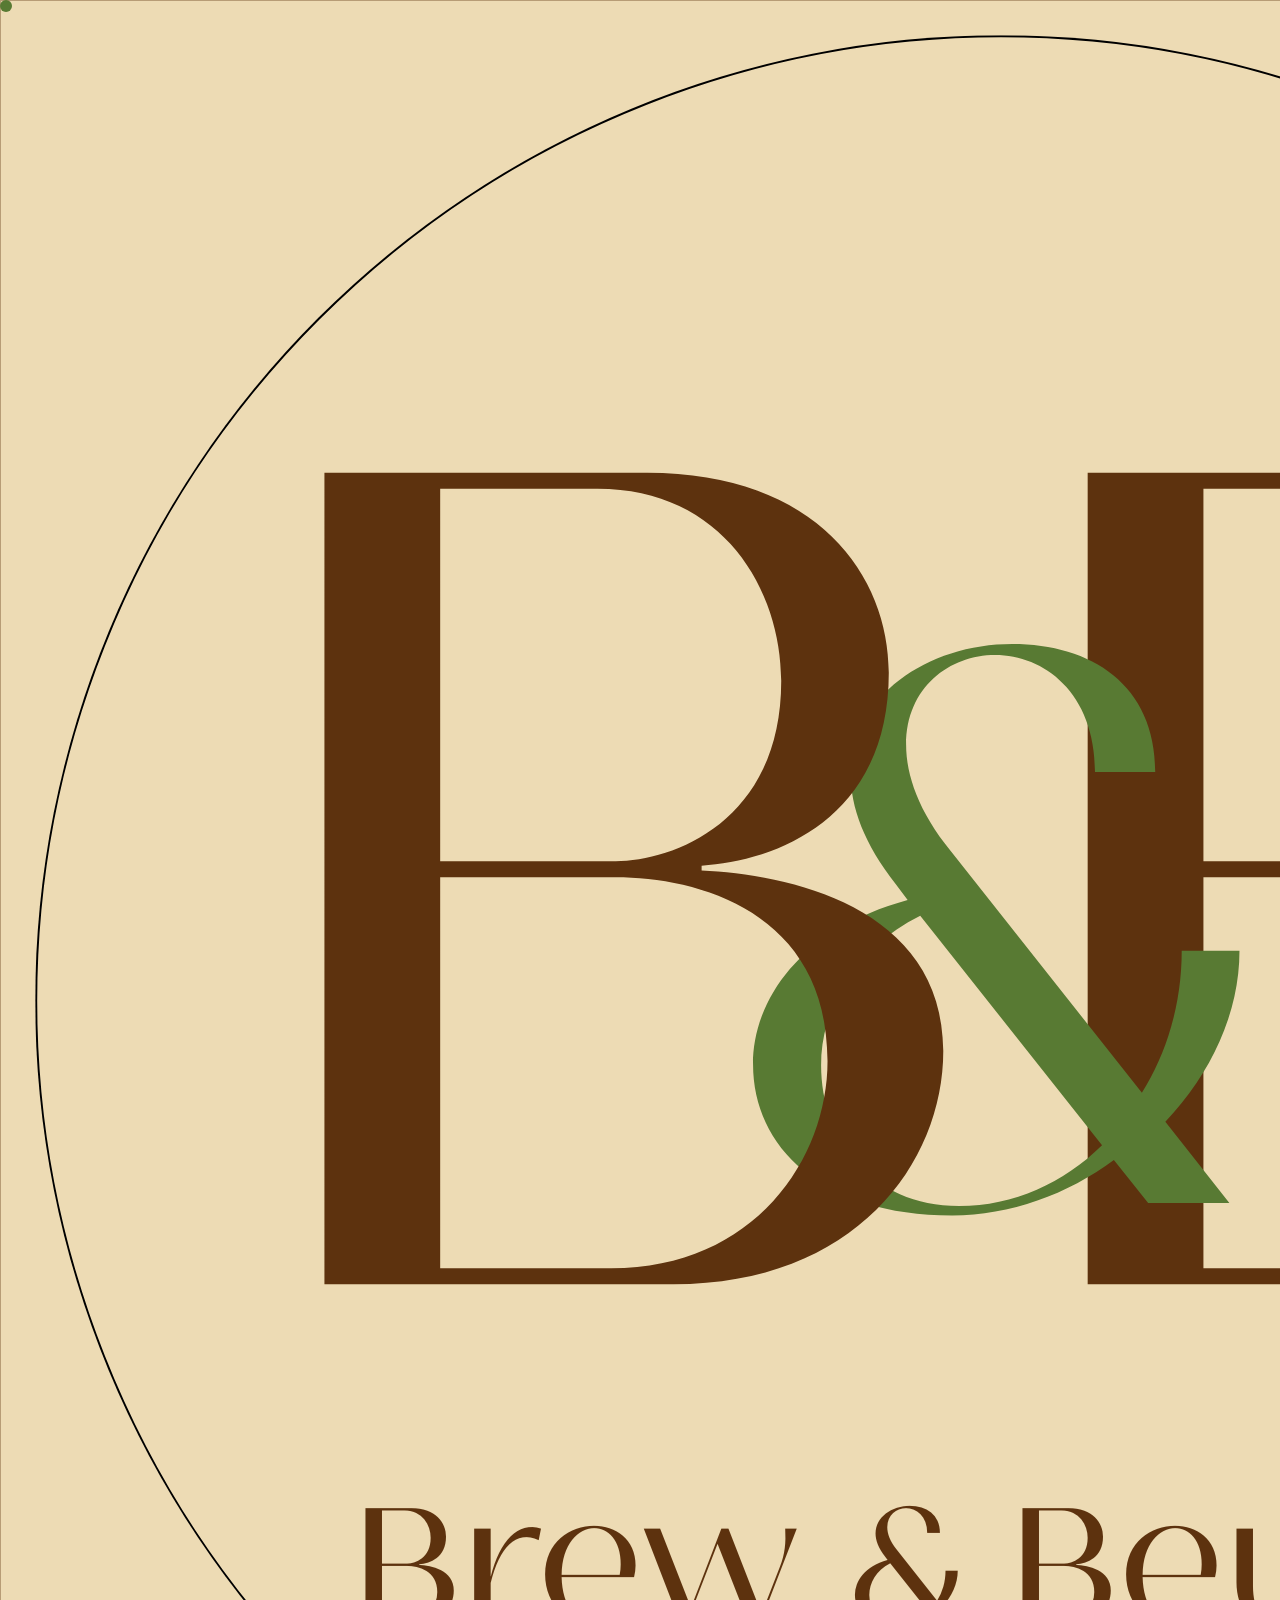
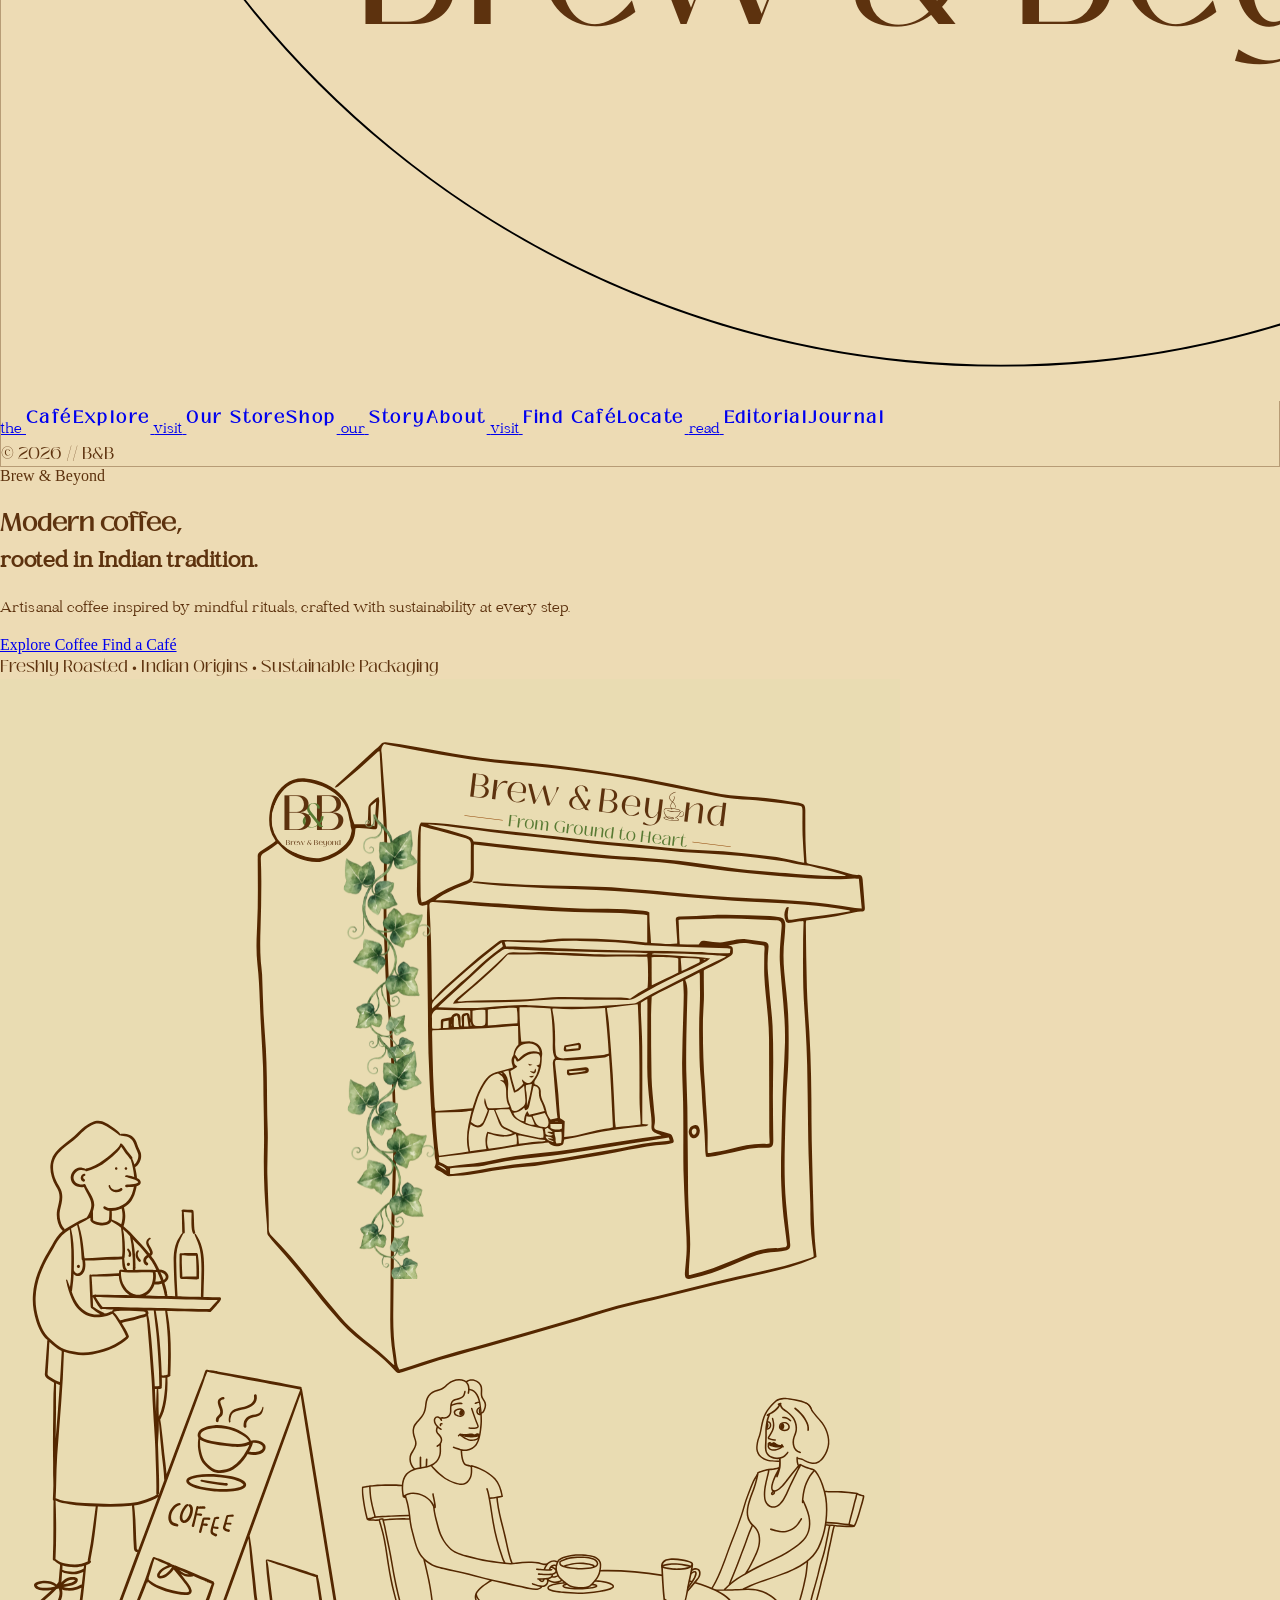
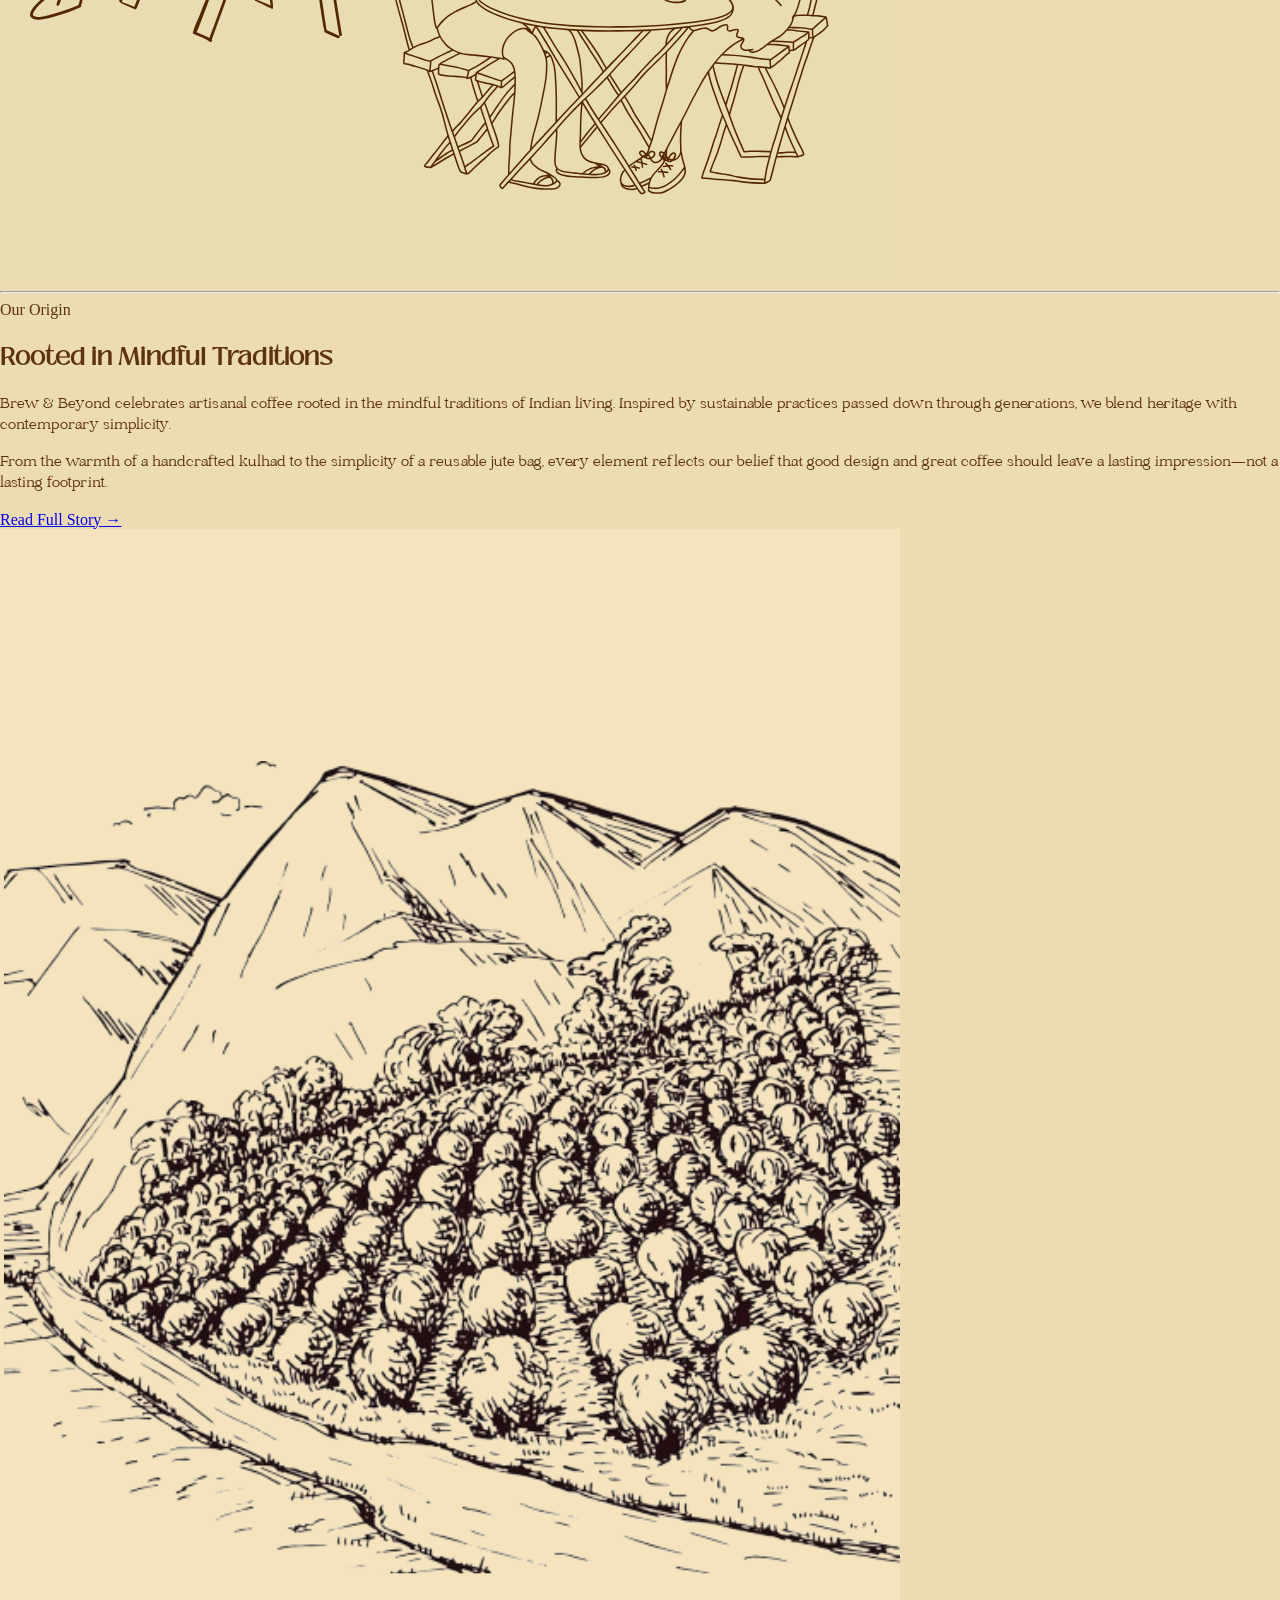
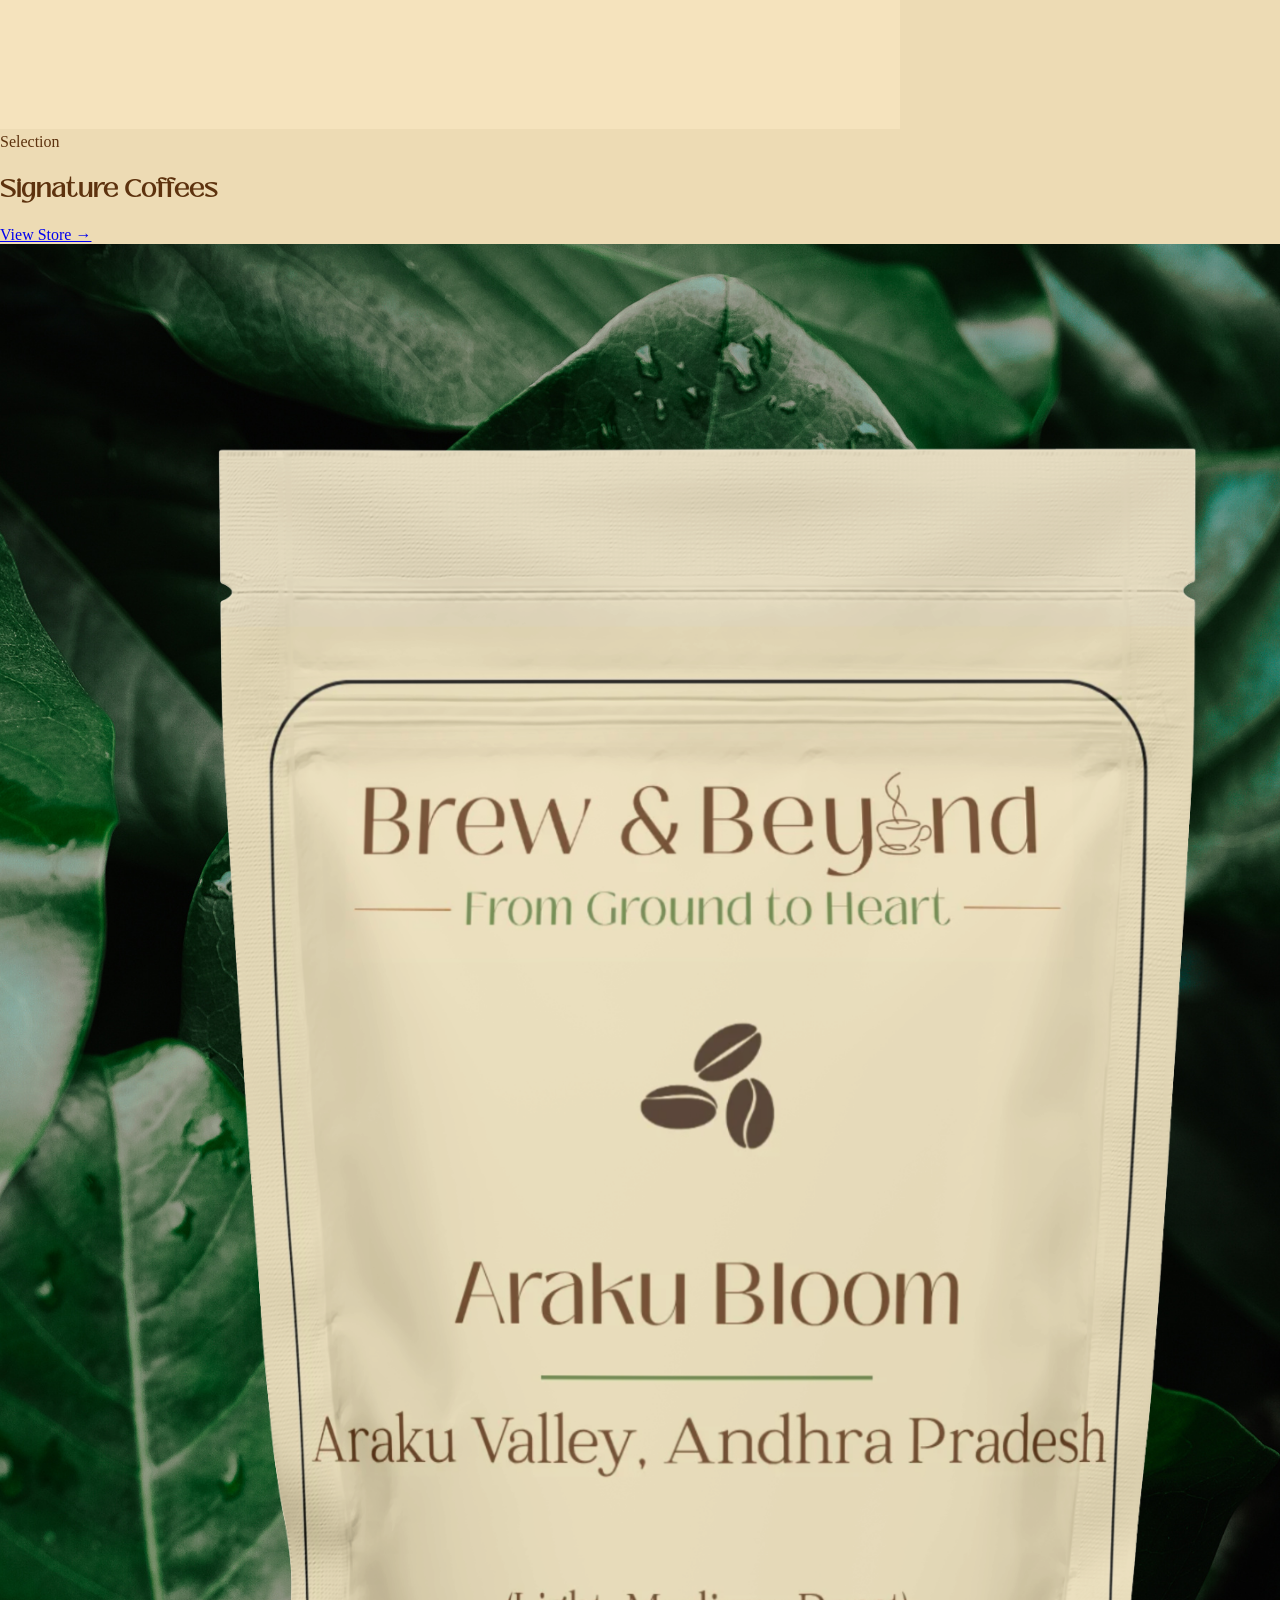
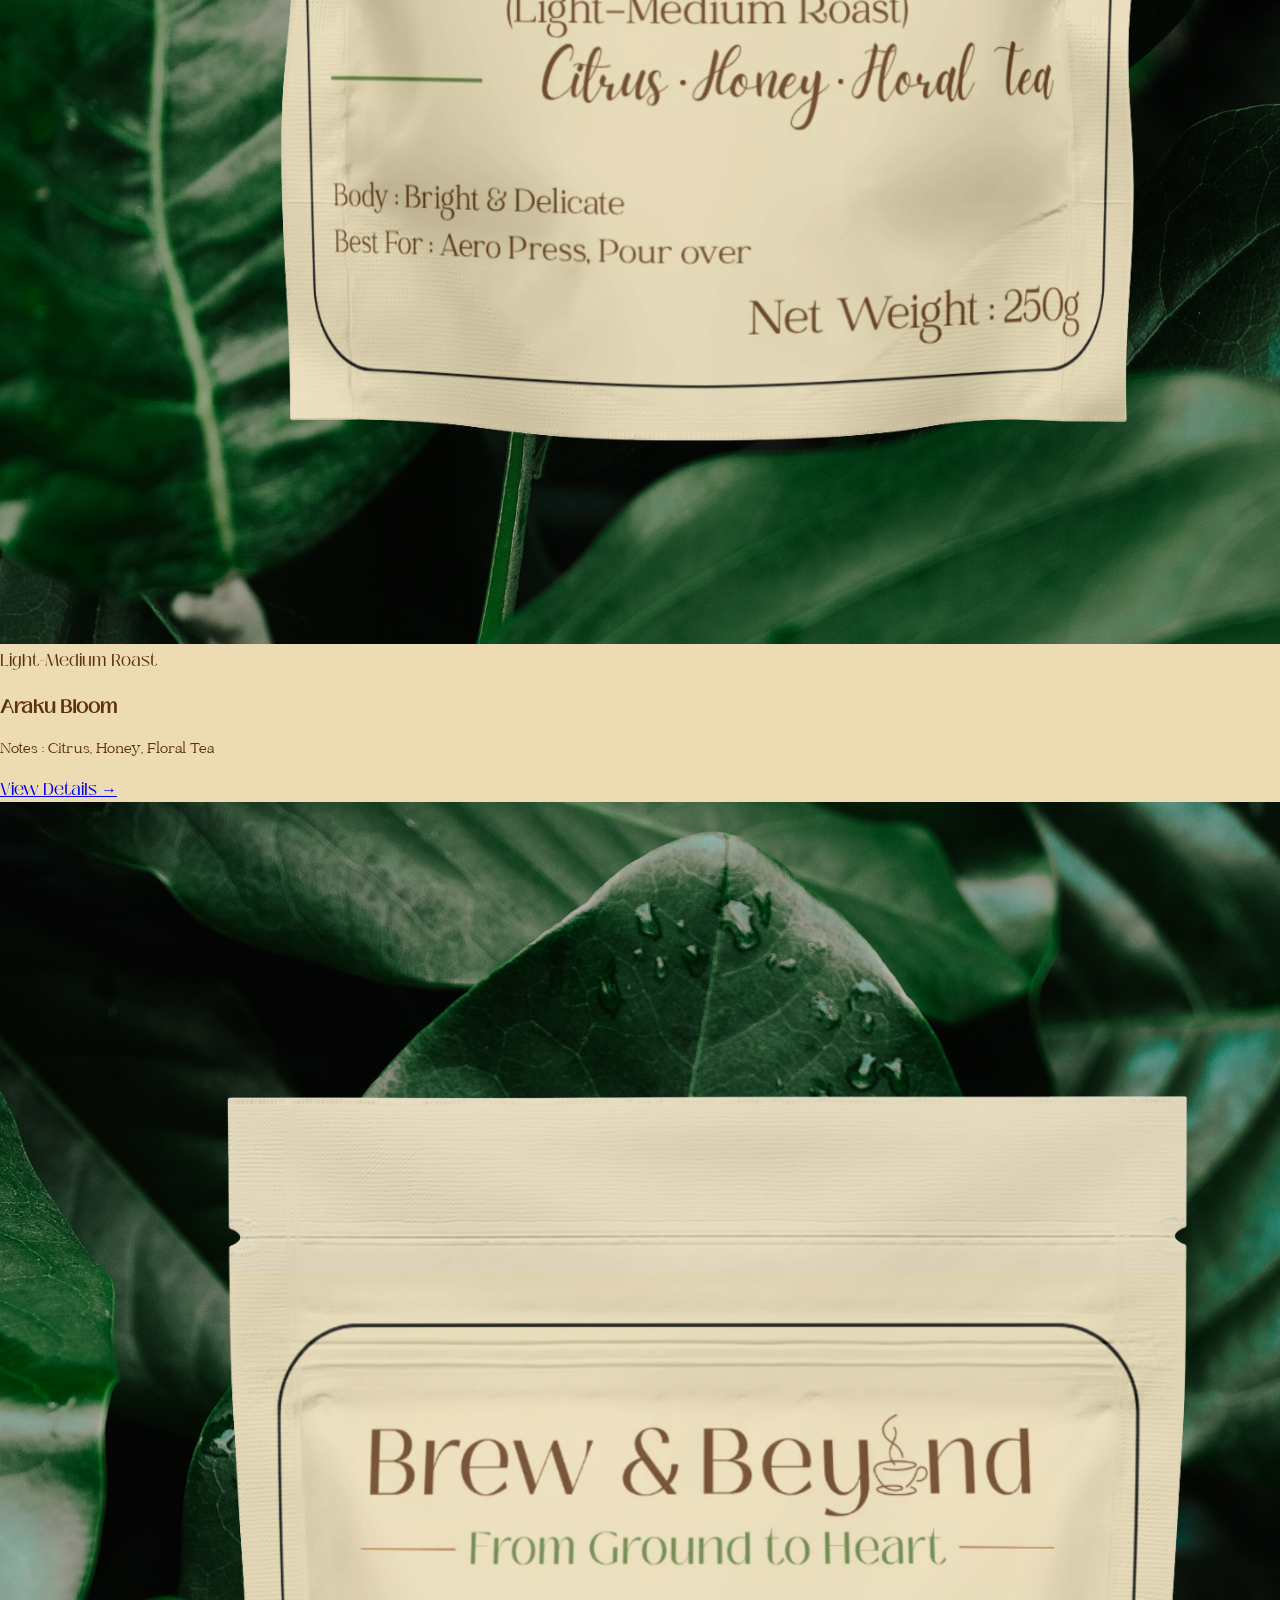
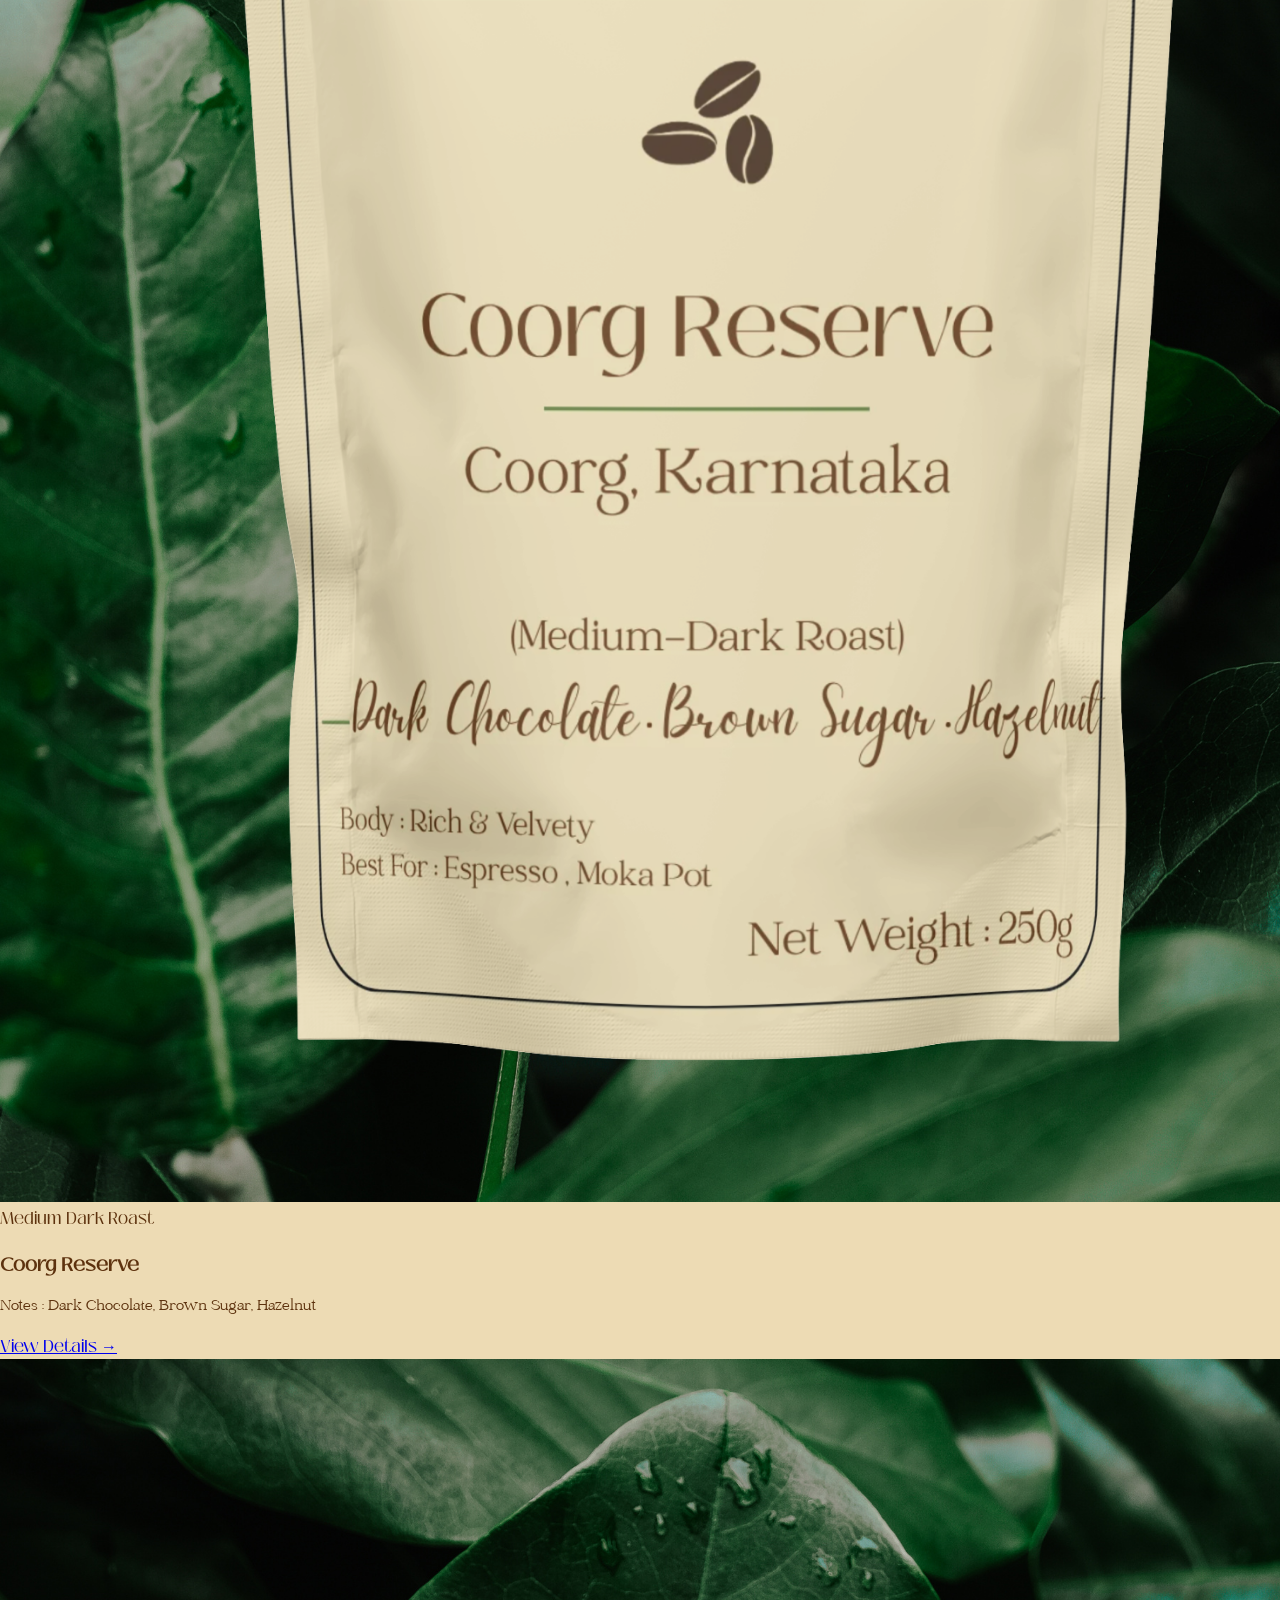
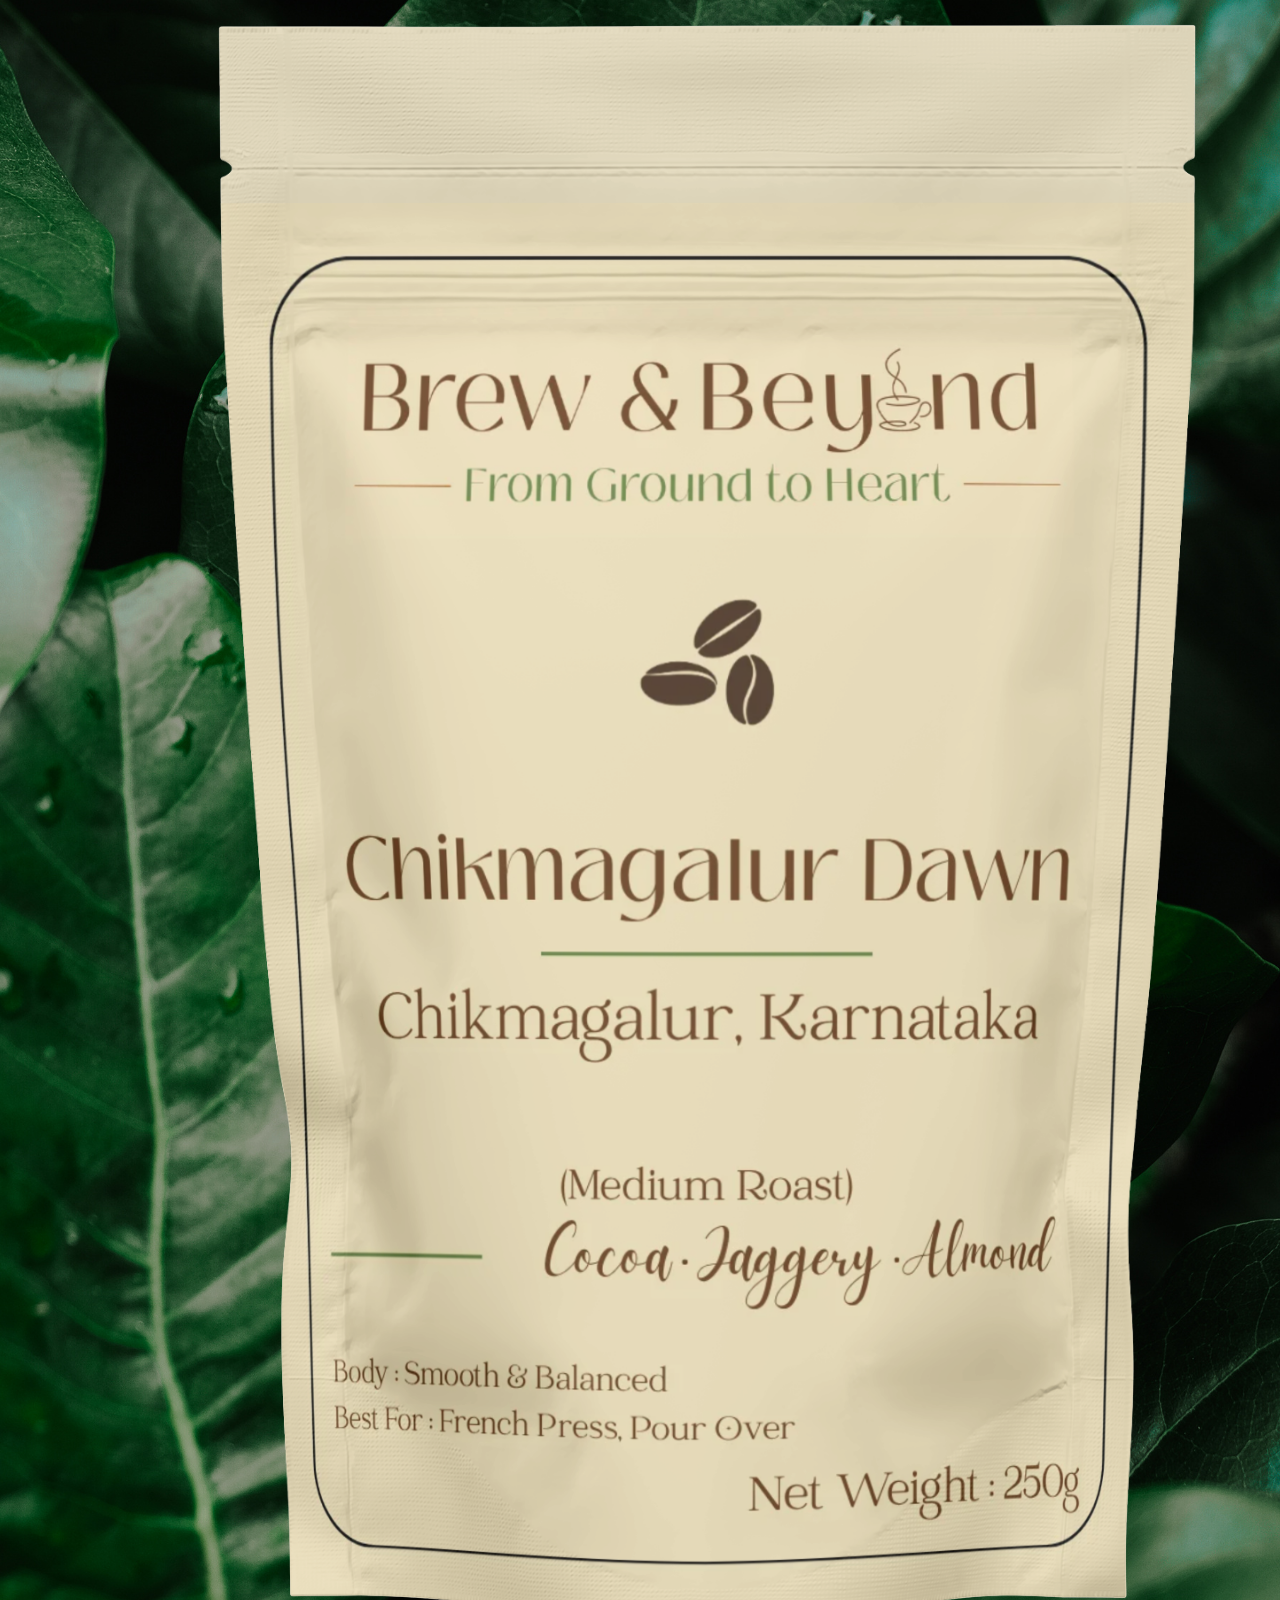
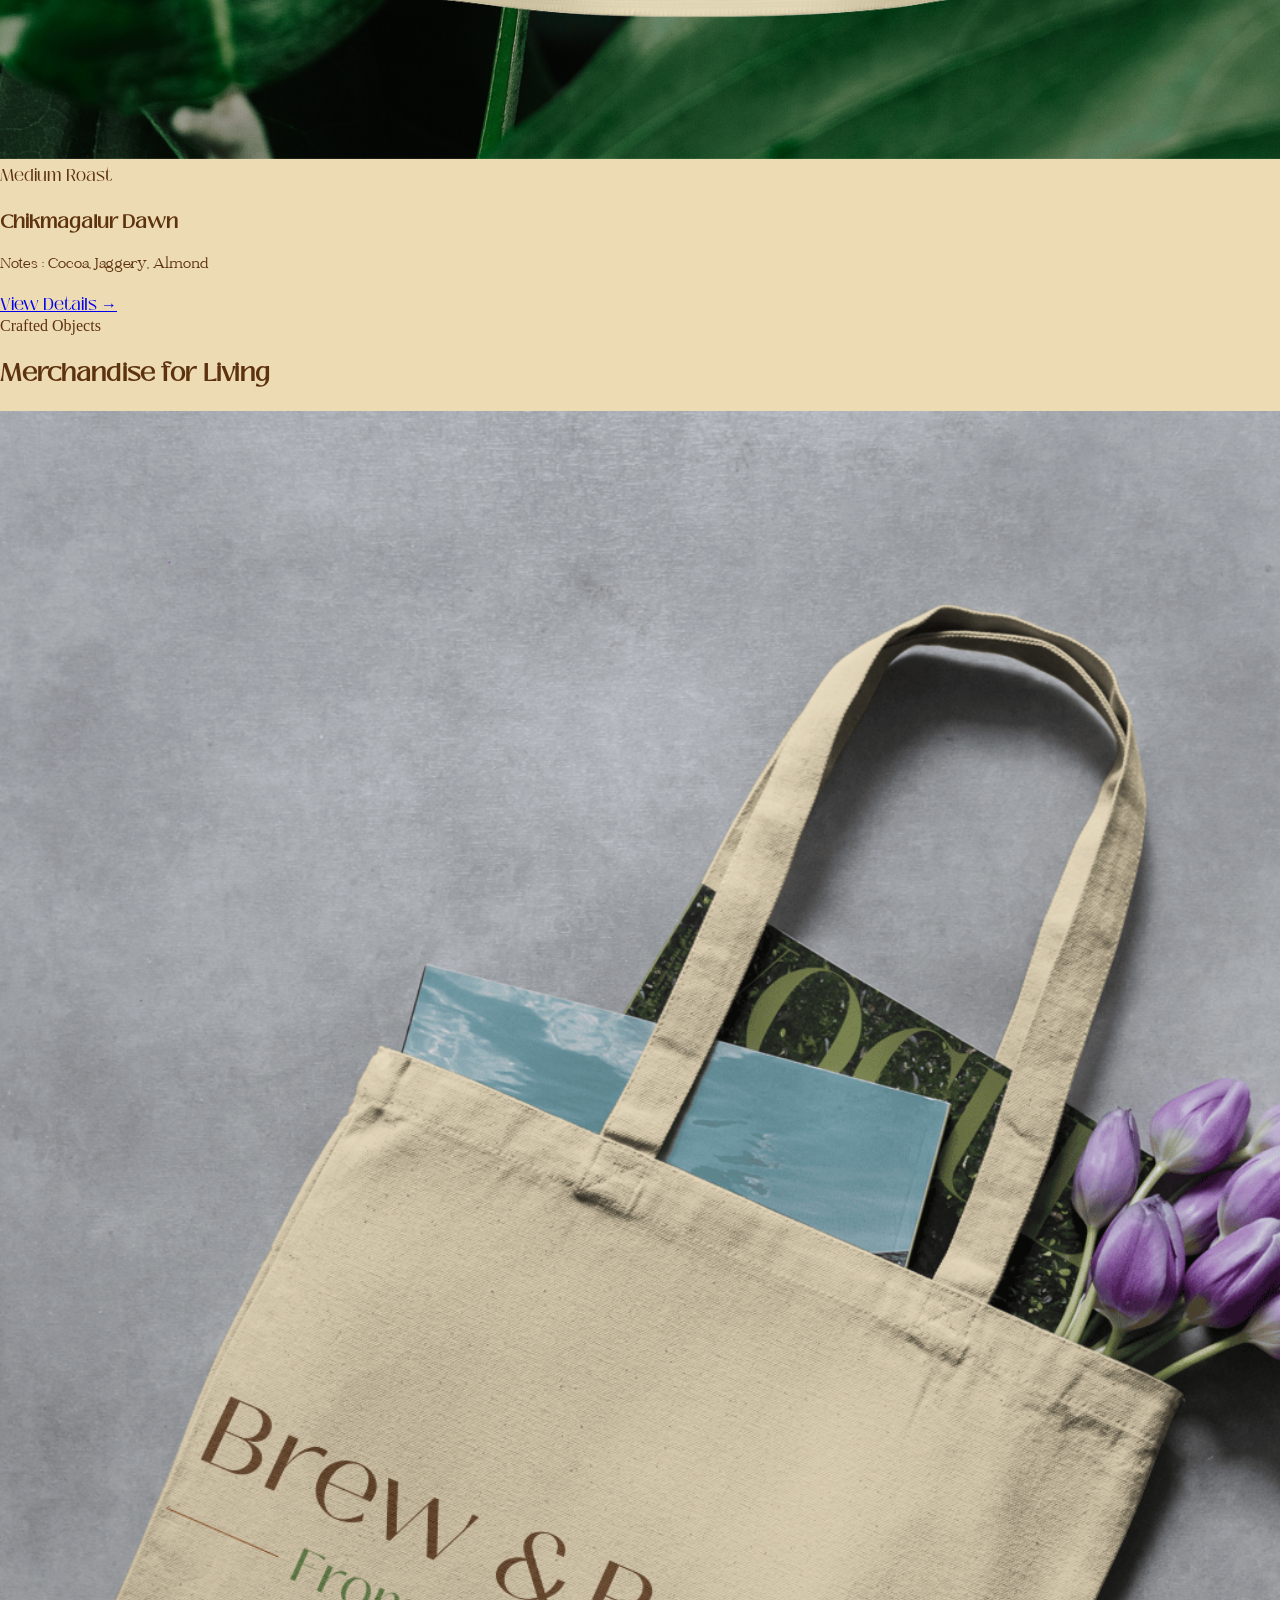
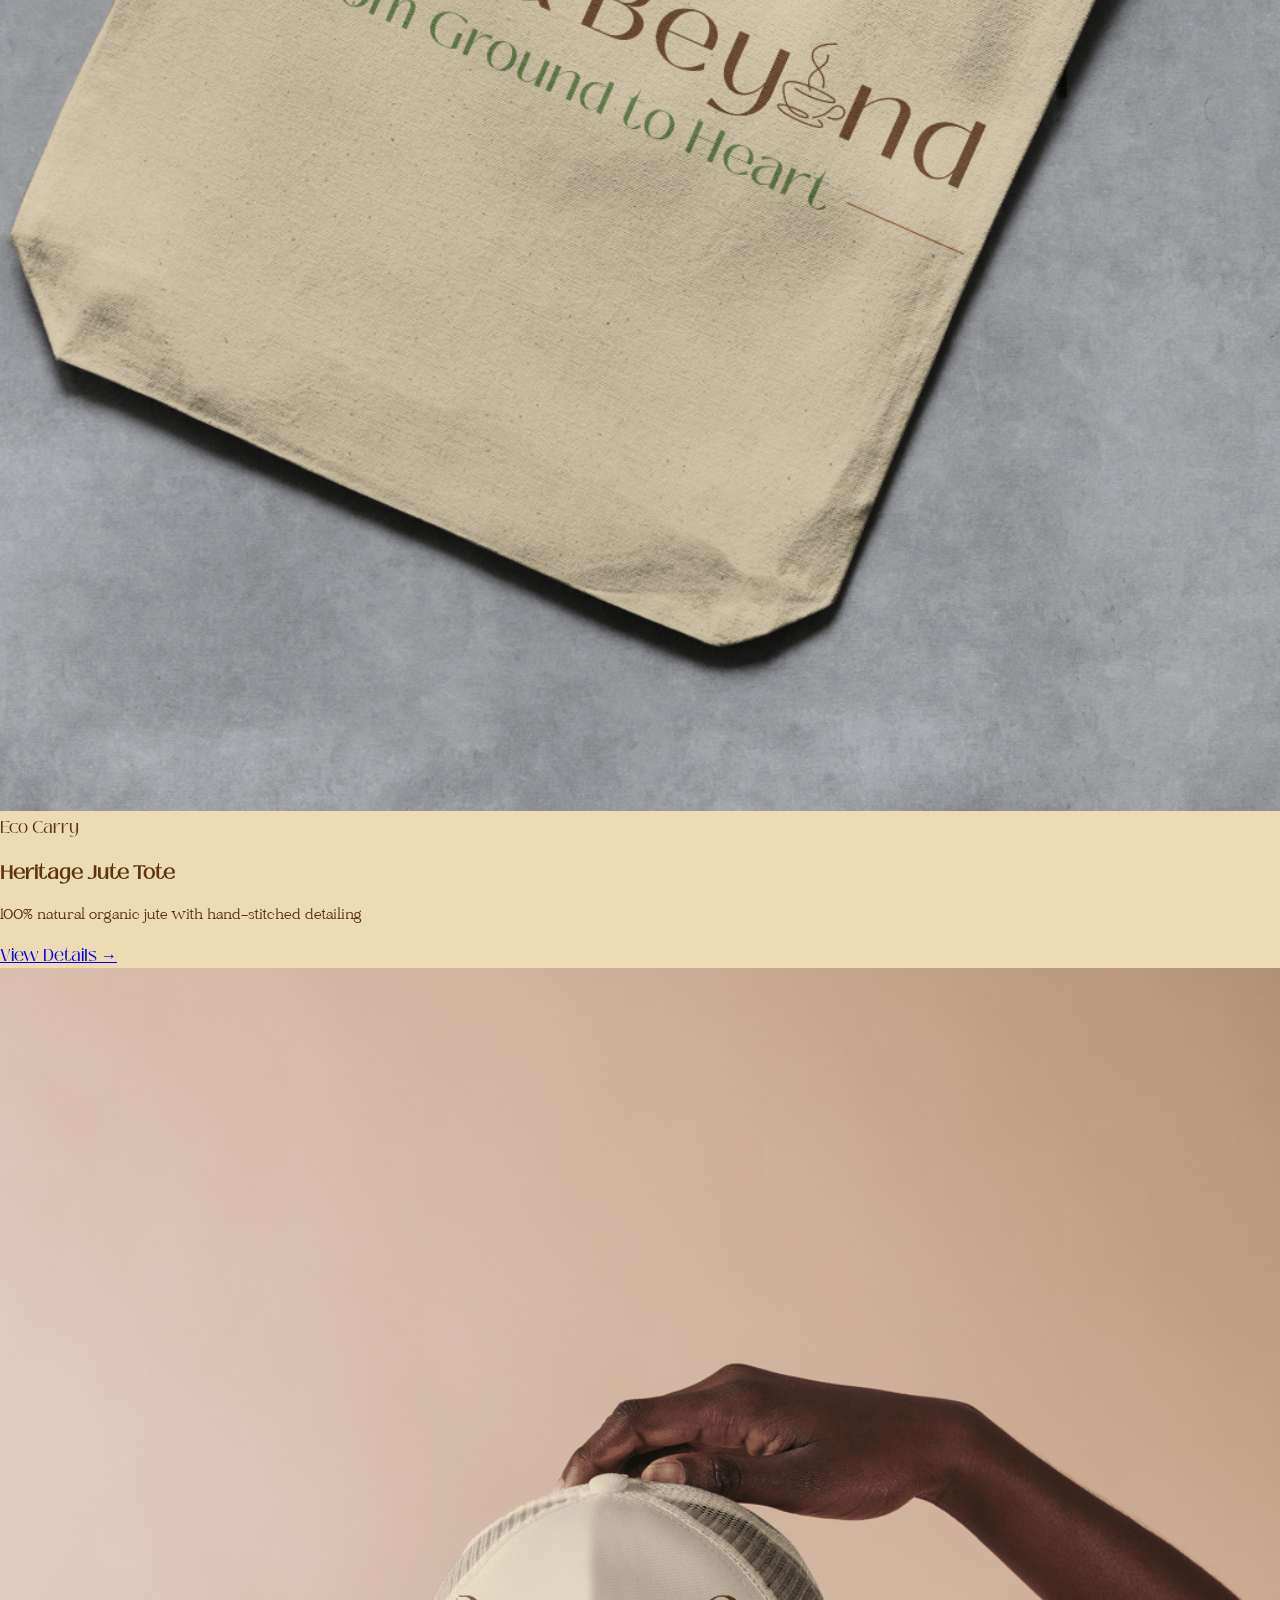
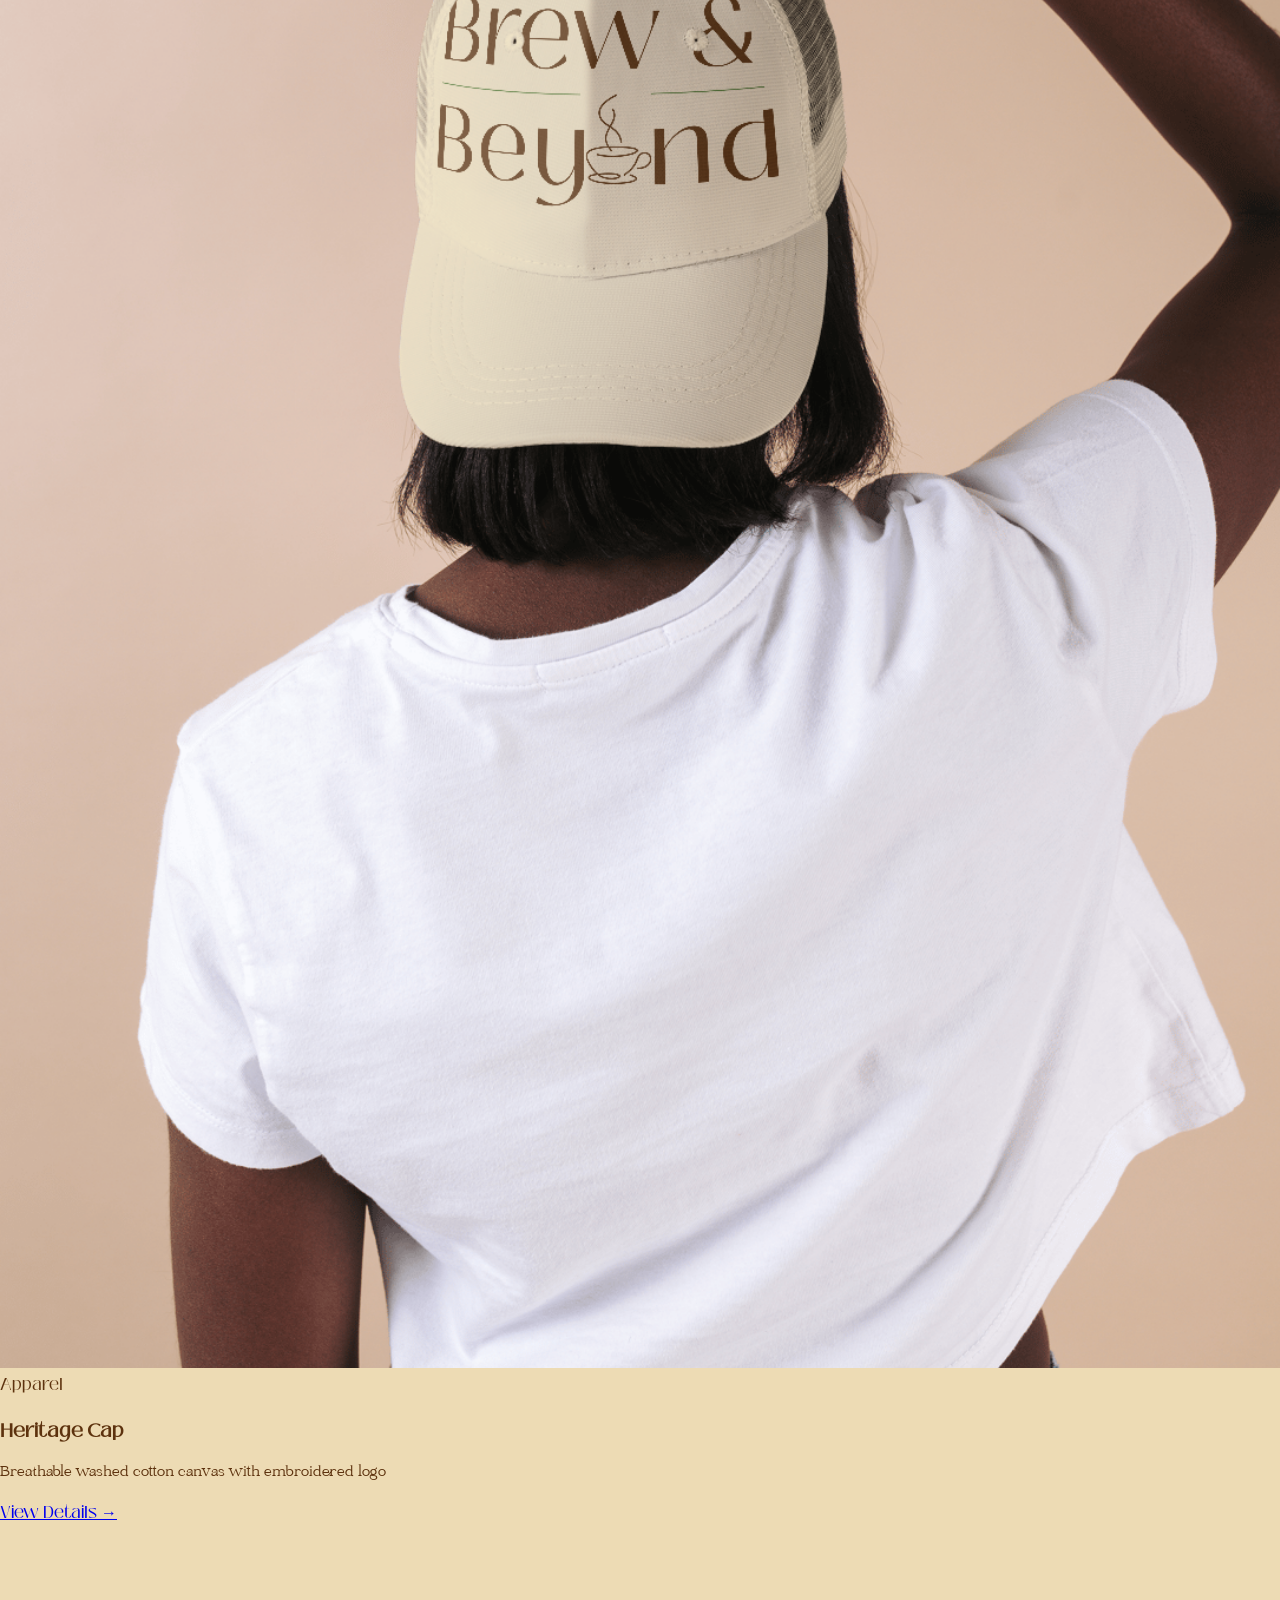
==== index.html @ e06ec578 "Add files via upload" ====
<!DOCTYPE html>
<html lang="en">
<head>
    <meta charset="UTF-8">
    <meta name="viewport" content="width=device-width, initial-scale=1.0">
    <title>B&B - Home</title>
    <link rel="stylesheet" href="style.css">
    <script src="https://cdn.tailwindcss.com"></script>
    <script src="https://cdnjs.cloudflare.com/ajax/libs/gsap/3.12.5/gsap.min.js"></script>
    <style>
        :root {
            --brand-bg: #eddbb4;
            --brand-green: #587a33;
            --brand-dark: #5d320e;
            --brand-cream: #fdfbf7;
        }

        html, body, nav { 
            background-color: var(--brand-bg) !important; 
            color: var(--brand-dark);
        }
        
        .border-custom { border-color: #b79c76; }

        /* Roll Text Animation */
        .roll-wrapper {
            display: inline-block;
            height: 1.75rem; /* 28px matching h-7 */
            overflow: hidden;
        }
        .roll-inner {
            display: block;
            transition: transform 0.4s cubic-bezier(0.16, 1, 0.3, 1);
        }
        .nav-interactive-item:hover .roll-inner {
            transform: translateY(-1.75rem);
        }
    </style>
</head>
<body class="relative min-h-screen">

    <!-- Custom Cursor -->
    <div id="custom-cursor" class="fixed top-0 left-0 -translate-x-1/2 -translate-y-1/2 w-3 h-3 bg-[var(--brand-green)] rounded-full pointer-events-none z-[9999] mix-blend-multiply"></div>

    <!-- SIGNATURE LEFT NAVBAR -->
    <nav class="fixed top-0 left-0 h-screen w-44 py-12 z-50 bg-[var(--brand-bg)] border-r border-custom flex flex-col justify-between items-center text-center px-4">
        <!-- Logo -->
        <div class="magnetic-target w-28">
            <a href="index.html"><img src="images/logo.png" class="w-full" alt="B&B Logo"></a>
        </div>

        <!-- Links -->
        <div class="flex flex-col gap-8 w-full items-center">
            <!-- Café / Home (ACTIVE) -->
            <a href="index.html" class="nav-interactive-item magnetic-target block text-sm uppercase font-display text-[var(--brand-green)] font-bold">
                <span class="opacity-50 text-[11px] block lowercase italic font-body mb-1">the</span>
                <span class="roll-wrapper"><span class="roll-inner"><span class="block h-7 nav-bold-target">Café</span><span class="block h-7 text-[var(--brand-green)] nav-bold-target">Explore</span></span></span>
            </a>

            <!-- Store -->
            <a href="store.html" class="nav-interactive-item magnetic-target block text-sm uppercase font-display text-[var(--brand-dark)]">
                <span class="opacity-50 text-[11px] block lowercase italic font-body mb-1">visit</span>
                <span class="roll-wrapper"><span class="roll-inner"><span class="block h-7 nav-bold-target">Our Store</span><span class="block h-7 text-[var(--brand-green)] nav-bold-target">Shop</span></span></span>
            </a>

            <!-- Story -->
            <a href="story.html" class="nav-interactive-item magnetic-target block text-sm uppercase font-display text-[var(--brand-dark)]">
                <span class="opacity-50 text-[11px] block lowercase italic font-body mb-1">our</span>
                <span class="roll-wrapper"><span class="roll-inner"><span class="block h-7 nav-bold-target">Story</span><span class="block h-7 text-[var(--brand-green)] nav-bold-target">About</span></span></span>
            </a>

            <!-- Find Café -->
            <a href="#cafe-location" class="nav-interactive-item magnetic-target block text-sm uppercase font-display text-[var(--brand-dark)]">
                <span class="opacity-50 text-[11px] block lowercase italic font-body mb-1">visit</span>
                <span class="roll-wrapper"><span class="roll-inner"><span class="block h-7 nav-bold-target">Find Café</span><span class="block h-7 text-[var(--brand-green)] nav-bold-target">Locate</span></span></span>
            </a>

            <!-- Editorial / Journal -->
            <a href="#journal" class="nav-interactive-item magnetic-target block text-sm uppercase font-display text-[var(--brand-dark)]">
                <span class="opacity-50 text-[11px] block lowercase italic font-body mb-1">read</span>
                <span class="roll-wrapper"><span class="roll-inner"><span class="block h-7 nav-bold-target">Editorial</span><span class="block h-7 text-[var(--brand-green)] nav-bold-target">Journal</span></span></span>
            </a>
        </div>

        <!-- Footer Copyright -->
        <div class="text-[10px] font-display opacity-40 text-[var(--brand-dark)]">© 2026 // B&B</div>
    </nav>

    <!-- MAIN EDITORIAL CONTENT -->
    <main class="pl-64 pr-20 py-16 ml-10 text-[var(--brand-dark)]">

        <!-- 1. HERO SECTION -->
        <section class="min-h-[85vh] w-full flex flex-col lg:flex-row items-center justify-between mb-24">
            <!-- Left Text -->
            <div class="w-full lg:w-5/12 pr-0 lg:pr-8">
                <span class="text-xs uppercase tracking-[0.3em] font-bold text-[var(--brand-green)] mb-3 block">Brew & Beyond</span>
                <h1 class="font-display text-5xl lg:text-6xl uppercase leading-tight mb-6">
                    Modern coffee,<br>
                    <span class="italic font-normal font-body lowercase text-4xl lg:text-5xl">rooted in Indian tradition.</span>
                </h1>
                <p class="font-body text-base lg:text-lg opacity-85 max-w-md mb-8 leading-relaxed">
                    Artisanal coffee inspired by mindful rituals, crafted with sustainability at every step.
                </p>

                <div class="flex flex-wrap gap-4 mb-10">
                    <a href="store.html" class="magnetic-target bg-[var(--brand-dark)] text-[#eddbb4] px-8 py-3.5 rounded-full text-xs uppercase tracking-widest font-bold hover:bg-[var(--brand-green)] transition-all">
                        Explore Coffee
                    </a>
                    <a href="#cafe-location" class="magnetic-target border border-[var(--brand-dark)] px-8 py-3.5 rounded-full text-xs uppercase tracking-widest font-bold hover:bg-[var(--brand-dark)] hover:text-[#eddbb4] transition-all">
                        Find a Café
                    </a>
                </div>

                <div class="flex items-center gap-3 text-[10px] lg:text-[11px] font-display uppercase tracking-widest opacity-60 border-t border-[var(--brand-dark)]/20 pt-6">
                    <span>Freshly Roasted</span>
                    <span>•</span>
                    <span>Indian Origins</span>
                    <span>•</span>
                    <span>Sustainable Packaging</span>
                </div>
            </div>

            <!-- Right Illustration Frame (Using coffee1.png) -->
            <div class="w-full lg:w-7/12 h-[550px] relative rounded-[28px] overflow-hidden bg-[#eddbb4] border border-[#b79c76]/50 flex items-center justify-center p-4 mt-10 lg:mt-0 shadow-sm">
                <img src="images/coffee1.png" alt="Brew & Beyond Café Illustration" class="w-full h-full object-contain">
            </div>
        </section>

        <hr class="border-[#b79c76]/40 my-16">

        <!-- 2. OUR STORY -->
        <section class="mb-24">
            <div class="grid grid-cols-1 lg:grid-cols-2 gap-12 items-center">
                <div>
                    <span class="text-xs uppercase tracking-[0.3em] font-bold text-[var(--brand-green)] mb-3 block">Our Origin</span>
                    <h2 class="font-display text-4xl uppercase mb-6">Rooted in Mindful Traditions</h2>
                    <p class="font-body text-base leading-relaxed opacity-85 mb-4">
                        Brew & Beyond celebrates artisanal coffee rooted in the mindful traditions of Indian living. Inspired by sustainable practices passed down through generations, we blend heritage with contemporary simplicity.
                    </p>
                    <p class="font-body text-base leading-relaxed opacity-85 mb-8">
                        From the warmth of a handcrafted kulhad to the simplicity of a reusable jute bag, every element reflects our belief that good design and great coffee should leave a lasting impression—not a lasting footprint.
                    </p>
                    <a href="story.html" class="magnetic-target inline-block border-b-2 border-[var(--brand-dark)] pb-1 text-xs uppercase tracking-widest font-bold hover:border-[var(--brand-green)] hover:text-[var(--brand-green)] transition-all">
                        Read Full Story →
                    </a>
                </div>
                
                <!-- Story Image Frame -->
                <div class="h-[420px] rounded-[24px] overflow-hidden border border-[#b79c76]/50 shadow-sm">
                    <img src="images/kulhad-story.png" alt="Traditional Kulhad Coffee" class="w-full h-full object-cover">
                </div>
            </div>
        </section>

        <!-- 3. SIGNATURE COFFEES -->
        <section class="mb-24">
            <div class="flex justify-between items-end mb-12">
                <div>
                    <span class="text-xs uppercase tracking-[0.3em] font-bold text-[var(--brand-green)] mb-3 block">Selection</span>
                    <h2 class="font-display text-4xl uppercase">Signature Coffees</h2>
                </div>
                <a href="store.html" class="magnetic-target text-xs uppercase font-bold tracking-widest border-b border-[var(--brand-dark)] pb-1">View Store →</a>
            </div>

            <div class="grid grid-cols-1 md:grid-cols-3 gap-12">
                <!-- Card 1: Araku Bloom -->
                <div class="hover:-translate-y-2 transition-all duration-300 flex flex-col justify-between group">
                    <div>
                        <div class="h-72 mb-6 flex items-center justify-center p-2 overflow-hidden">
                            <img src="images/araku-front.png" alt="Araku Bloom Coffee Pouch" class="h-full w-auto object-contain drop-shadow-md group-hover:scale-105 transition-transform duration-300">
                        </div>
                        <span class="text-[10px] uppercase font-display tracking-widest font-bold text-[var(--brand-green)]">Light-Medium Roast</span>
                        <h3 class="font-display text-2xl uppercase my-1">Araku Bloom</h3>
                        <p class="font-body text-xs opacity-70 mb-4">Notes : Citrus, Honey, Floral Tea</p>
                    </div>
                    <div class="pt-3 border-t border-[var(--brand-dark)]/15 text-right">
                        <a href="store.html" class="magnetic-target text-xs font-display uppercase font-bold text-[var(--brand-dark)] group-hover:text-[var(--brand-green)] transition-colors">View Details →</a>
                    </div>
                </div>

                <!-- Card 2: Coorg Reserve -->
                <div class="hover:-translate-y-2 transition-all duration-300 flex flex-col justify-between group">
                    <div>
                        <div class="h-72 mb-6 flex items-center justify-center p-2 overflow-hidden">
                            <img src="images/coorg-front.png" alt="Coorg Reserve Coffee Pouch" class="h-full w-auto object-contain drop-shadow-md group-hover:scale-105 transition-transform duration-300">
                        </div>
                        <span class="text-[10px] uppercase font-display tracking-widest font-bold text-[var(--brand-green)]">Medium Dark Roast</span>
                        <h3 class="font-display text-2xl uppercase my-1">Coorg Reserve</h3>
                        <p class="font-body text-xs opacity-70 mb-4">Notes : Dark Chocolate, Brown Sugar, Hazelnut</p>
                    </div>
                    <div class="pt-3 border-t border-[var(--brand-dark)]/15 text-right">
                        <a href="store.html" class="magnetic-target text-xs font-display uppercase font-bold text-[var(--brand-dark)] group-hover:text-[var(--brand-green)] transition-colors">View Details →</a>
                    </div>
                </div>

                <!-- Card 3: Chikmagalur Dawn -->
                <div class="hover:-translate-y-2 transition-all duration-300 flex flex-col justify-between group">
                    <div>
                        <div class="h-72 mb-6 flex items-center justify-center p-2 overflow-hidden">
                            <img src="images/chikmagalur-front.png" alt="Chikmagalur Dawn Coffee Pouch" class="h-full w-auto object-contain drop-shadow-md group-hover:scale-105 transition-transform duration-300">
                        </div>
                        <span class="text-[10px] uppercase font-display tracking-widest font-bold text-[var(--brand-green)]">Medium Roast</span>
                        <h3 class="font-display text-2xl uppercase my-1">Chikmagalur Dawn</h3>
                        <p class="font-body text-xs opacity-70 mb-4">Notes : Cocoa, Jaggery, Almond</p>
                    </div>
                    <div class="pt-3 border-t border-[var(--brand-dark)]/15 text-right">
                        <a href="store.html" class="magnetic-target text-xs font-display uppercase font-bold text-[var(--brand-dark)] group-hover:text-[var(--brand-green)] transition-colors">View Details →</a>
                    </div>
                </div>
            </div>
        </section>

        <!-- 5. MERCHANDISE -->
        <section class="mb-24">
            <div class="text-center max-w-xl mx-auto mb-12">
                <span class="text-xs uppercase tracking-[0.3em] font-bold text-[var(--brand-green)] mb-3 block">Crafted Objects</span>
                <h2 class="font-display text-4xl uppercase">Merchandise for Living</h2>
            </div>

            <div class="grid grid-cols-1 md:grid-cols-3 gap-12">
                <!-- Merch Item 1: Jute Tote -->
                <div class="hover:-translate-y-2 transition-all duration-300 flex flex-col justify-between group">
                    <div>
                        <div class="h-72 mb-6 flex items-center justify-center p-2 overflow-hidden">
                            <img src="images/tote-bag.png" alt="Heritage Jute Tote" class="h-full w-auto object-contain drop-shadow-md group-hover:scale-105 transition-transform duration-300">
                        </div>
                        <span class="text-[10px] uppercase font-display tracking-widest font-bold text-[var(--brand-green)]">Eco Carry</span>
                        <h3 class="font-display text-2xl uppercase my-1">Heritage Jute Tote</h3>
                        <p class="font-body text-xs opacity-70 mb-4">100% natural organic jute with hand-stitched detailing</p>
                    </div>
                    <div class="pt-3 border-t border-[var(--brand-dark)]/15 text-right">
                        <a href="store.html" class="magnetic-target text-xs font-display uppercase font-bold text-[var(--brand-dark)] group-hover:text-[var(--brand-green)] transition-colors">View Details →</a>
                    </div>
                </div>

                <!-- Merch Item 2: Heritage Cap -->
                <div class="hover:-translate-y-2 transition-all duration-300 flex flex-col justify-between group">
                    <div>
                        <div class="h-72 mb-6 flex items-center justify-center p-2 overflow-hidden">
                            <img src="images/cap.png" alt="Monogram Heritage Cap" class="h-full w-auto object-contain drop-shadow-md group-hover:scale-105 transition-transform duration-300">
                        </div>
                        <span class="text-[10px] uppercase font-display tracking-widest font-bold text-[var(--brand-green)]">Apparel</span>
                        <h3 class="font-display text-2xl uppercase my-1">Heritage Cap</h3>
                        <p class="font-body text-xs opacity-70 mb-4">Breathable washed cotton canvas with embroidered logo</p>
                    </div>
                    <div class="pt-3 border-t border-[var(--brand-dark)]/15 text-right">
                        <a href="store.html" class="magnetic-target text-xs font-display uppercase font-bold text-[var(--brand-dark)] group-hover:text-[var(--brand-green)] transition-colors">View Details →</a>
                    </div>
                </div>

                <!-- Merch Item 3: Grounded Tee (With Mockup Video) -->
                <div class="hover:-translate-y-2 transition-all duration-300 flex flex-col justify-between group">
                    <div>
                        <div class="h-72 mb-6 flex items-center justify-center p-2 overflow-hidden mix-blend-multiply">
                            <video autoplay loop muted playsinline poster="images/grounded-tee.png" class="h-full w-full object-contain group-hover:scale-105 transition-transform duration-300">
                                <source src="videos/tee.mp4" type="video/mp4">
                                <img src="images/grounded-tee.png" alt="Grounded Tee Mockup" class="h-full w-auto object-contain">
                            </video>
                        </div>
                        <span class="text-[10px] uppercase font-display tracking-widest font-bold text-[var(--brand-green)]">Pure Cotton</span>
                        <h3 class="font-display text-2xl uppercase my-1">Grounded Tee</h3>
                        <p class="font-body text-xs opacity-70 mb-4">Organic relaxed-fit tee inspired by everyday coffee rituals</p>
                    </div>
                    <div class="pt-3 border-t border-[var(--brand-dark)]/15 text-right">
                        <a href="store.html" class="magnetic-target text-xs font-display uppercase font-bold text-[var(--brand-dark)] group-hover:text-[var(--brand-green)] transition-colors">View Details →</a>
                    </div>
                </div>
            </div>
        </section>

        <!-- 6. VISIT A BREW & BEYOND CAFÉ -->
        <section id="cafe-location" class="mb-24">
            <div class="relative h-[480px] rounded-[32px] overflow-hidden bg-[#5d320e] text-[#eddbb4] p-12 lg:p-16 flex flex-col justify-end border border-[#b79c76]/50">
                <div class="relative z-10 max-w-xl">
                    <span class="text-xs uppercase tracking-[0.3em] font-bold text-[#eddbb4]/70 mb-3 block">Spatial Experience</span>
                    <h2 class="font-display text-4xl lg:text-5xl uppercase mb-4">More than coffee.</h2>
                    <p class="font-body text-base opacity-80 mb-8 leading-relaxed">
                        Every Brew & Beyond café is designed as a quiet escape—where handcrafted coffee, thoughtful interiors, and meaningful conversations come together.
                    </p>
                    <button class="magnetic-target bg-[#eddbb4] text-[var(--brand-dark)] px-8 py-3.5 rounded-full text-xs font-display uppercase tracking-widest font-bold hover:bg-[var(--brand-green)] hover:text-white transition-all">
                        📍 Find Your Nearest Café
                    </button>
                </div>
            </div>
        </section>

        <hr class="border-[#b79c76]/40 my-16">

        <!-- 7. BREW JOURNAL -->
        <section id="journal" class="mb-24">
            <div class="mb-12">
                <span class="text-xs uppercase tracking-[0.3em] font-bold text-[var(--brand-green)] mb-3 block">Editorial</span>
                <h2 class="font-display text-4xl uppercase">The Brew Journal</h2>
            </div>

            <div class="grid grid-cols-1 md:grid-cols-3 gap-8">
                <article class="space-y-3 cursor-pointer group">
                    <div class="h-52 bg-[var(--brand-cream)] rounded-[20px] border border-[#b79c76]/50 group-hover:border-[var(--brand-green)] transition-all"></div>
                    <span class="text-[10px] uppercase font-display tracking-widest opacity-60">Rituals</span>
                    <h3 class="font-display text-xl uppercase group-hover:text-[var(--brand-green)] transition-colors">Choosing the Right Roast for Your Morning</h3>
                </article>
                <article class="space-y-3 cursor-pointer group">
                    <div class="h-52 bg-[var(--brand-cream)] rounded-[20px] border border-[#b79c76]/50 group-hover:border-[var(--brand-green)] transition-all"></div>
                    <span class="text-[10px] uppercase font-display tracking-widest opacity-60">Culture</span>
                    <h3 class="font-display text-xl uppercase group-hover:text-[var(--brand-green)] transition-colors">Why We Still Love the Kulhad</h3>
                </article>
                <article class="space-y-3 cursor-pointer group">
                    <div class="h-52 bg-[var(--brand-cream)] rounded-[20px] border border-[#b79c76]/50 group-hover:border-[var(--brand-green)] transition-all"></div>
                    <span class="text-[10px] uppercase font-display tracking-widest opacity-60">Guide</span>
                    <h3 class="font-display text-xl uppercase group-hover:text-[var(--brand-green)] transition-colors">Brewing Better at Home: Pour-Over Basics</h3>
                </article>
            </div>
        </section>

        <!-- 8. FOOTER -->
        <footer class="pt-16 pb-8 border-t border-[var(--brand-dark)]/20">
            <div class="flex flex-col md:flex-row justify-between items-start md:items-center gap-8 mb-12">
                <!-- Brand / Identity -->
                <div>
                    <a href="index.html" class="font-display text-2xl uppercase tracking-wider font-bold block mb-2">
                        Brew & Beyond<span class="text-[var(--brand-green)]">.</span>
                    </a>
                    <p class="font-body text-xs opacity-70 max-w-sm">
                        Crafting single-origin Indian coffees and minimalist goods for modern daily rituals.
                    </p>
                </div>

                <!-- Contact & Social Links -->
                <div class="flex flex-col sm:flex-row gap-8 sm:gap-12 text-xs font-display uppercase tracking-widest font-bold">
                    <div>
                        <span class="text-[10px] text-[var(--brand-green)] block mb-2 opacity-80">Get in Touch</span>
                        <a href="mailto:hello@brewandbeyond.com" class="magnetic-target hover:text-[var(--brand-green)] transition-colors">
                            hello@brewandbeyond.com
                        </a>
                    </div>
                    <div>
                        <span class="text-[10px] text-[var(--brand-green)] block mb-2 opacity-80">Follow Us</span>
                        <a href="https://instagram.com" target="_blank" rel="noopener noreferrer" class="magnetic-target hover:text-[var(--brand-green)] transition-colors">
                            Instagram ↗
                        </a>
                    </div>
                </div>
            </div>

            <!-- Copyright Line -->
            <div class="pt-8 border-t border-[var(--brand-dark)]/10 flex flex-col sm:flex-row justify-between items-center text-[10px] font-body opacity-60 gap-4">
                <p>© 2026 Brew & Beyond Co. All rights reserved.</p>
                <div class="flex space-x-6">
                    <a href="#" class="hover:underline">Privacy Policy</a>
                    <a href="#" class="hover:underline">Terms of Service</a>
                </div>
            </div>
        </footer>

    </main>

    <script>
        const cursor = document.getElementById('custom-cursor');

        // Smooth Cursor Movement
        window.addEventListener('mousemove', (e) => {
            gsap.to(cursor, { 
                x: e.clientX, 
                y: e.clientY, 
                duration: 0, 
                ease: "power2.out" 
            });
        });

        // Magnetic Hover Effect
        document.querySelectorAll('.magnetic-target, a, button').forEach(el => {
            el.addEventListener('mouseenter', () => {
                gsap.to(cursor, { width: 36, height: 36, backgroundColor: '#5d320e', opacity: 0.4 });
            });
            el.addEventListener('mouseleave', () => {
                gsap.to(cursor, { width: 12, height: 12, backgroundColor: '#587a33', opacity: 1 });
            });
        });
    </script>
</body>
</html>
---- style.css ----
:root { 
    --brand-bg: #eddbb4; 
    --brand-dark: #5d320e; 
    --brand-green: #587a33;
    --border-color: #b79c76;
}

/* Font Face Definitions */
@font-face { font-family: 'BlackMango'; src: url('fonts/black-mango.woff') format('woff'); }
@font-face { font-family: 'CatchyMager'; src: url('fonts/catchy-mager.woff') format('woff'); }

body { 
    background-color: var(--brand-bg); 
    color: var(--brand-dark); 
    /* We use cursor: none here, so the custom JS cursor is mandatory */
    cursor: none; 
    margin: 0; 
    padding: 0; 
    overflow-x: hidden; 
}

/* Typography */
.font-display { font-family: 'BlackMango', serif; }
.font-body { font-family: 'CatchyMager', serif; }

/* Global Border Utility */
.border-custom { border: 1px solid var(--border-color); }

/* Custom Cursor Styling */
#custom-cursor { 
    position: fixed; 
    top: 0; 
    left: 0; 
    width: 12px; 
    height: 12px; 
    background-color: var(--brand-green); 
    border-radius: 50%; 
    pointer-events: none; /* Crucial for click-through */
    z-index: 99999;       /* Ensure it's always on top */
    transition: width 0.2s, height 0.2s, background-color 0.2s, transform 0.1s;
    user-select: none;
    will-change: transform;
}

/* Navigation & Rolling Text Effect */
.roll-wrapper { display: block; position: relative; overflow: hidden; height: 1.6rem; }
.roll-inner { display: block; transition: transform 0.4s cubic-bezier(0.76, 0, 0.24, 1); }
.nav-interactive-item:hover .roll-inner { transform: translateY(-50%); }
.nav-bold-target { font-weight: 600 !important; letter-spacing: 0.15em; }

/* Scrollbar styling for Cart Drawer */
#cart-items::-webkit-scrollbar { width: 4px; }
#cart-items::-webkit-scrollbar-thumb { background-color: var(--border-color); border-radius: 10px; }

/* Utility Classes */
.bg-brand-dark { background-color: var(--brand-dark); }
.text-brand-green { color: var(--brand-green); }
.border-brand-custom { border-color: var(--border-color); }

/* Ensure elements that trigger cursor hover effect have no default cursor */
button, a, .cursor-pointer { cursor: none !important; }
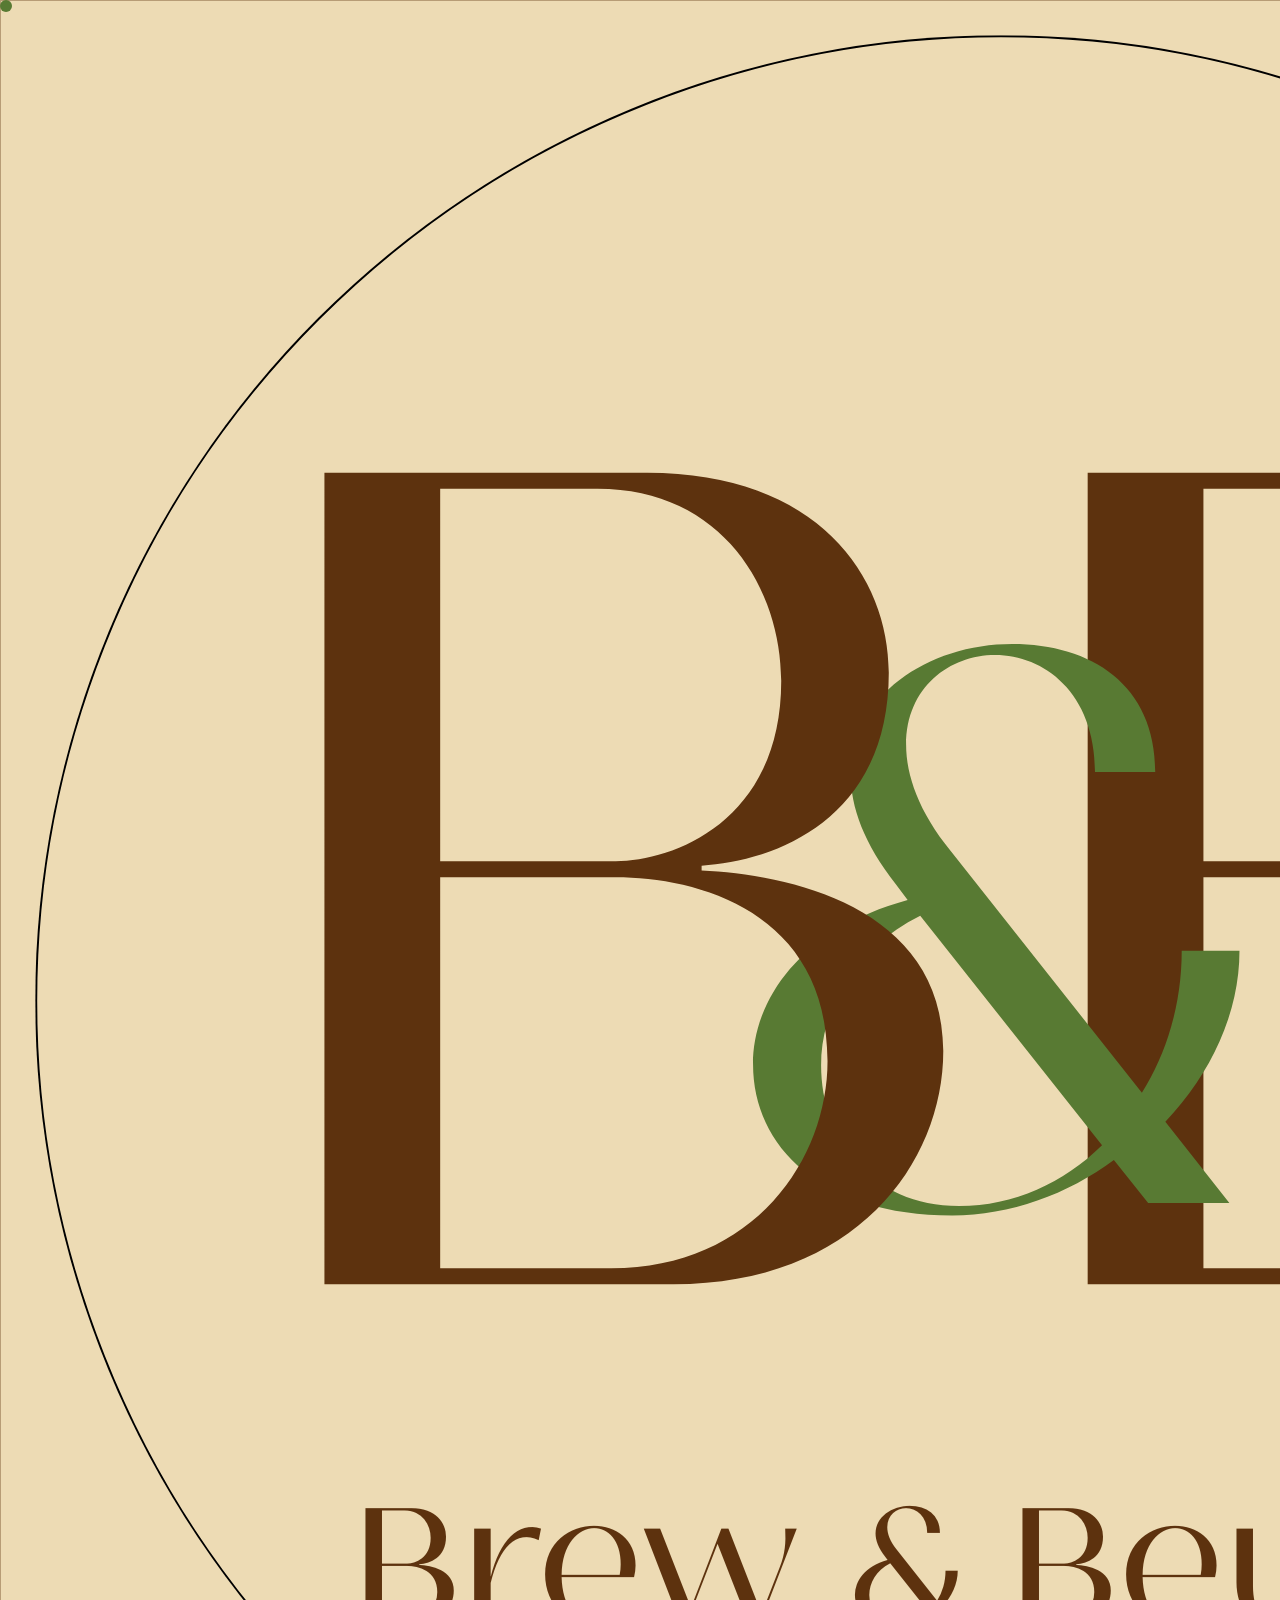
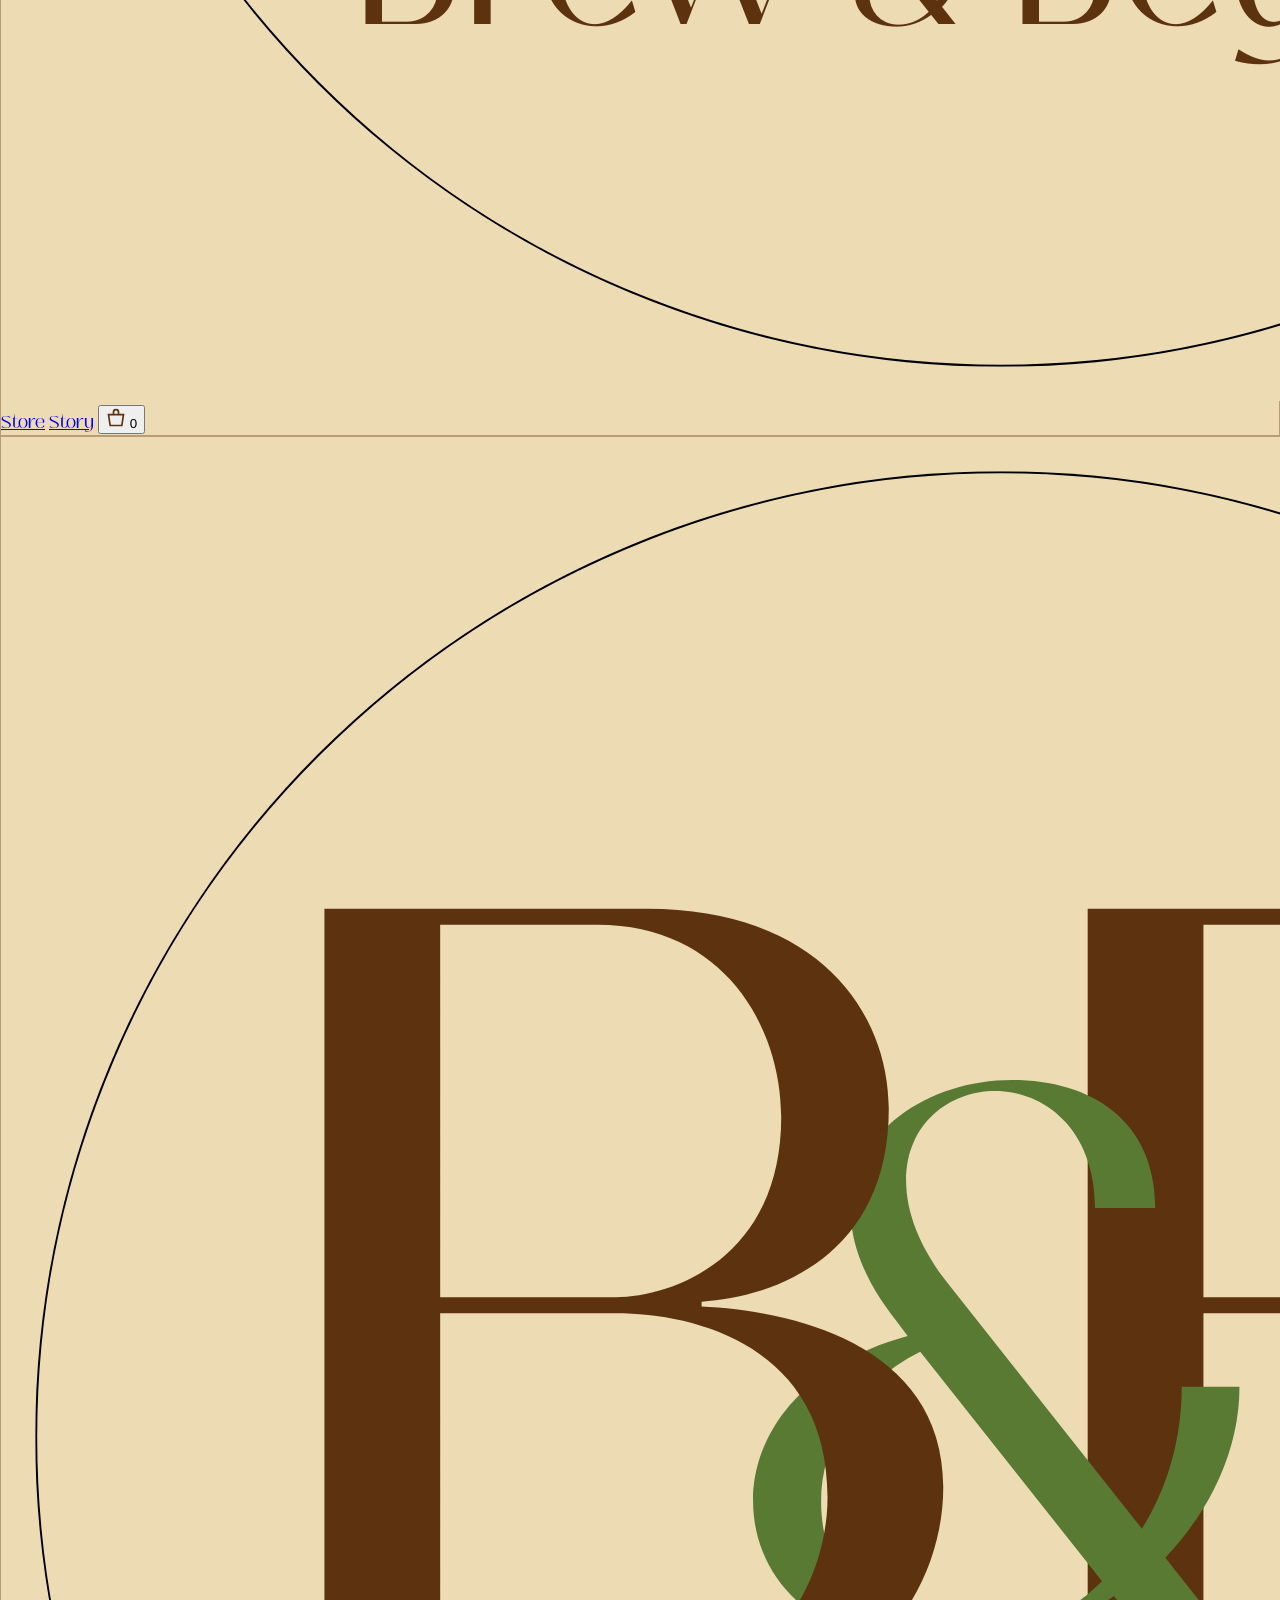
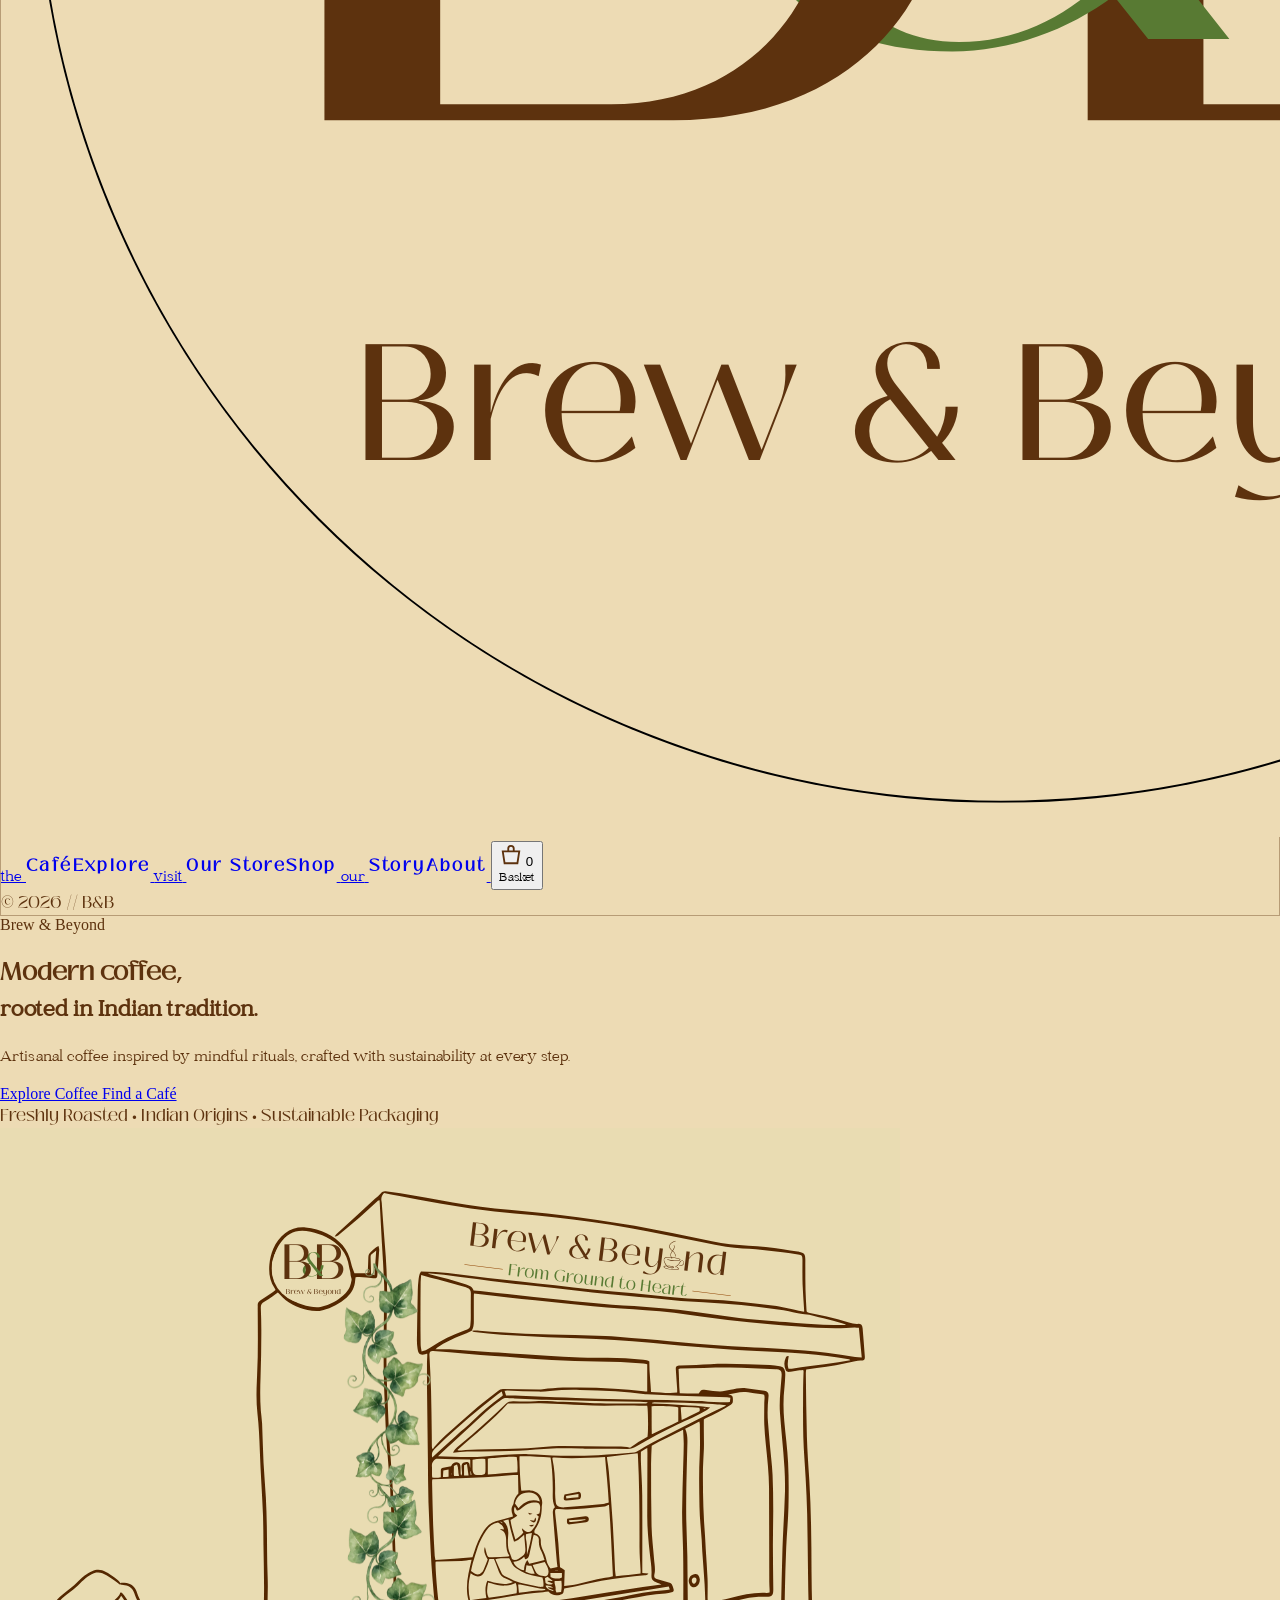
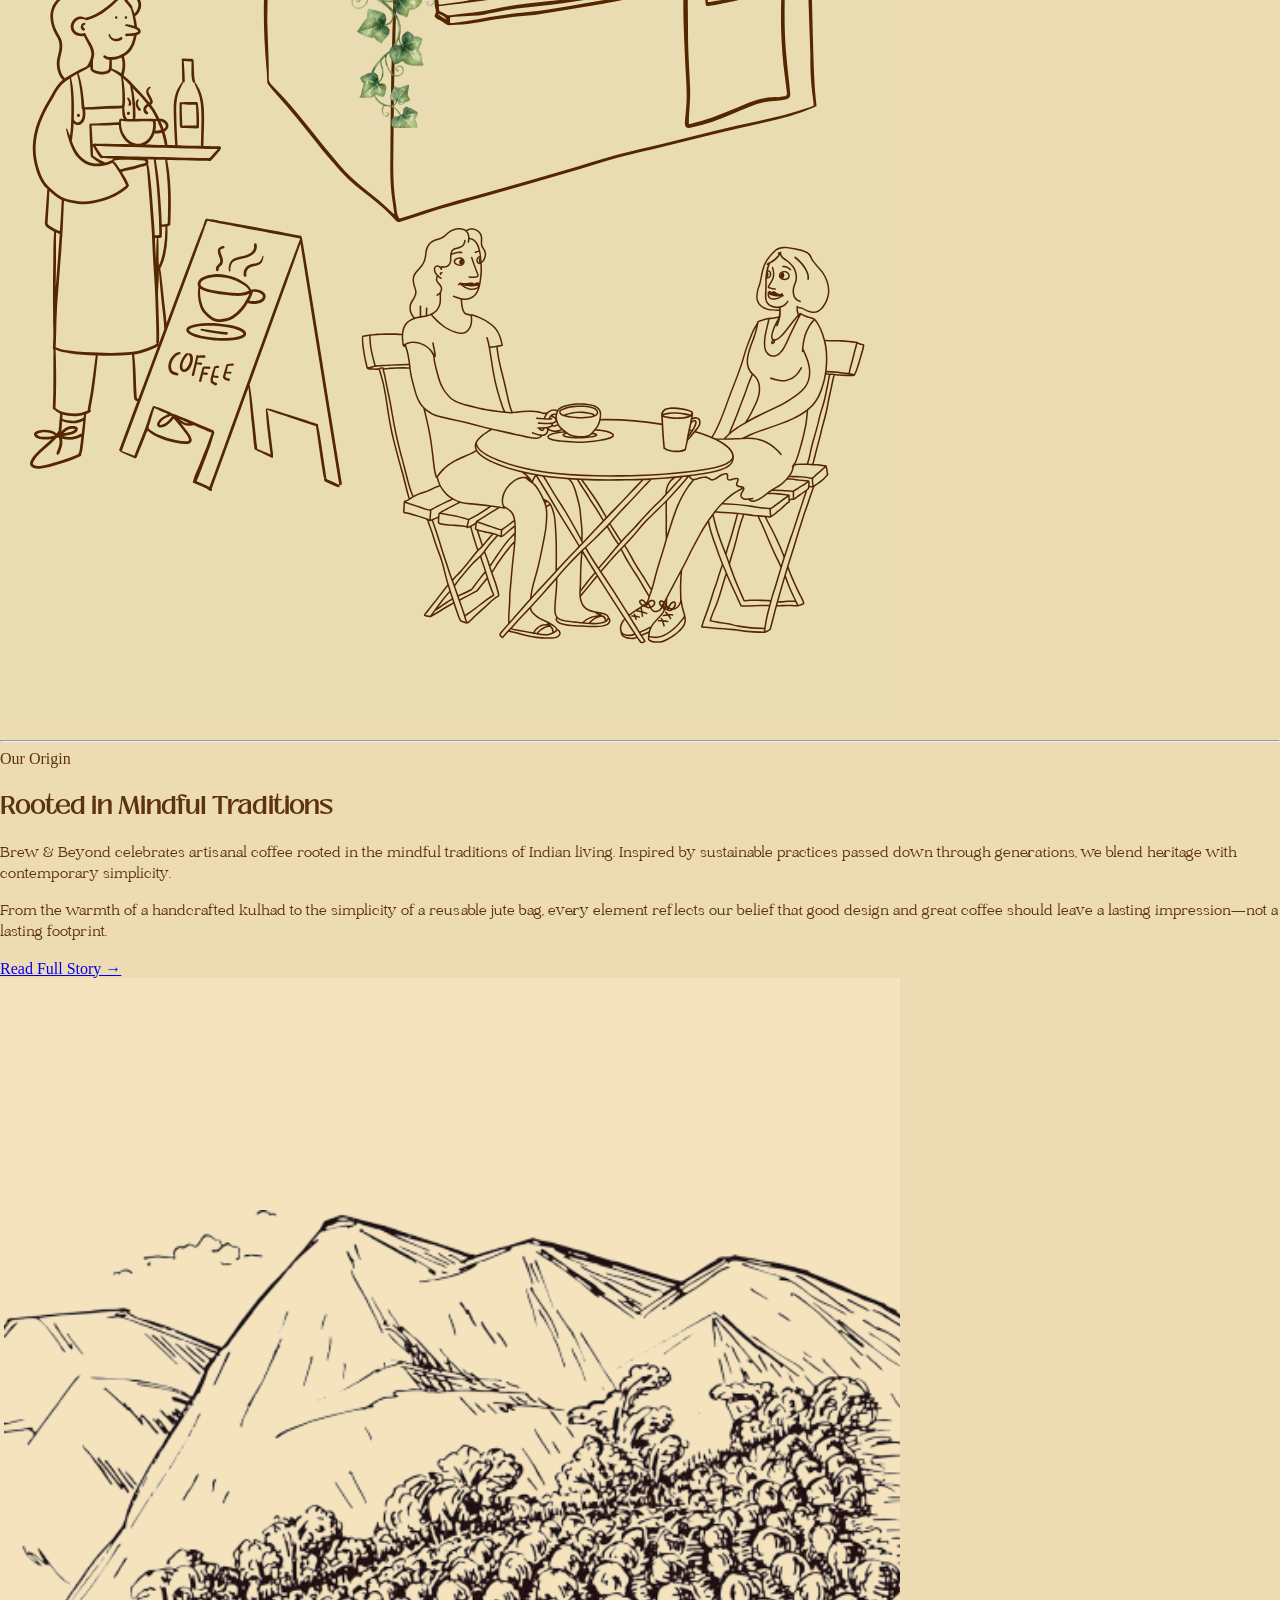
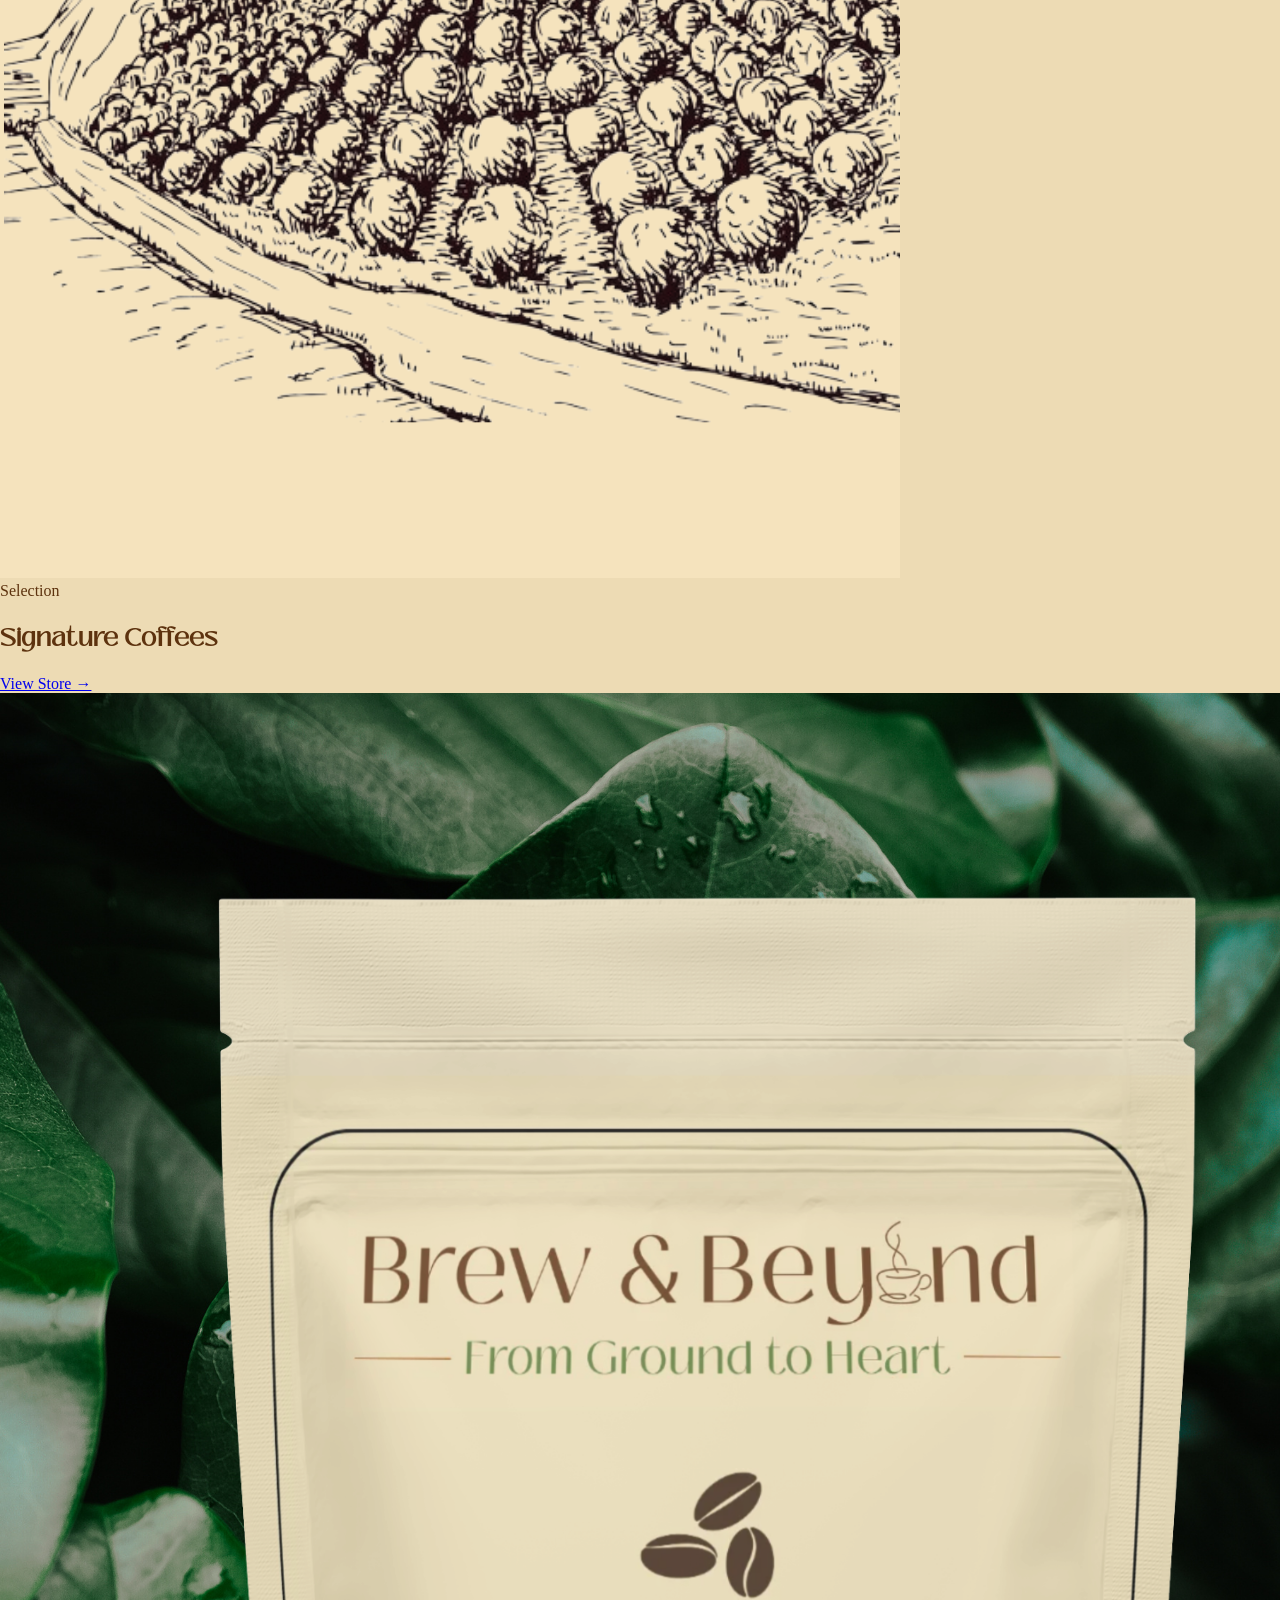
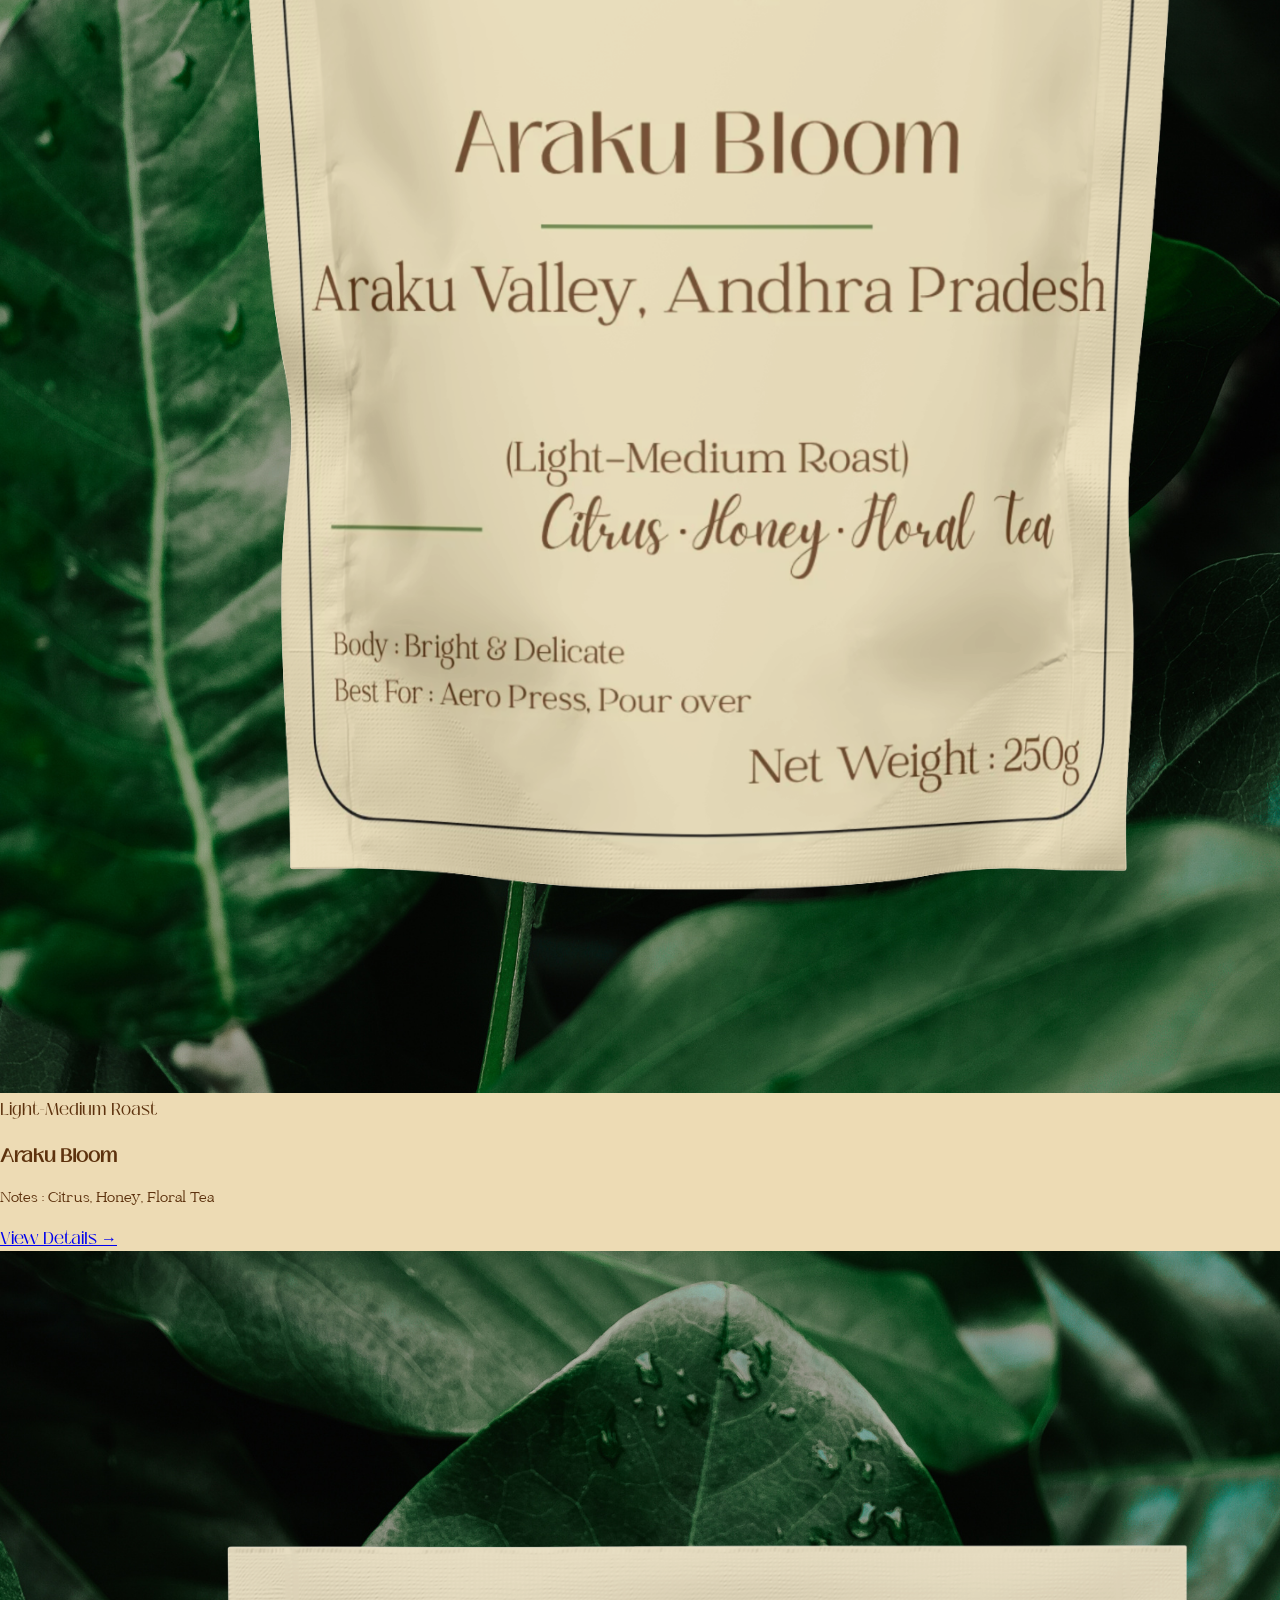
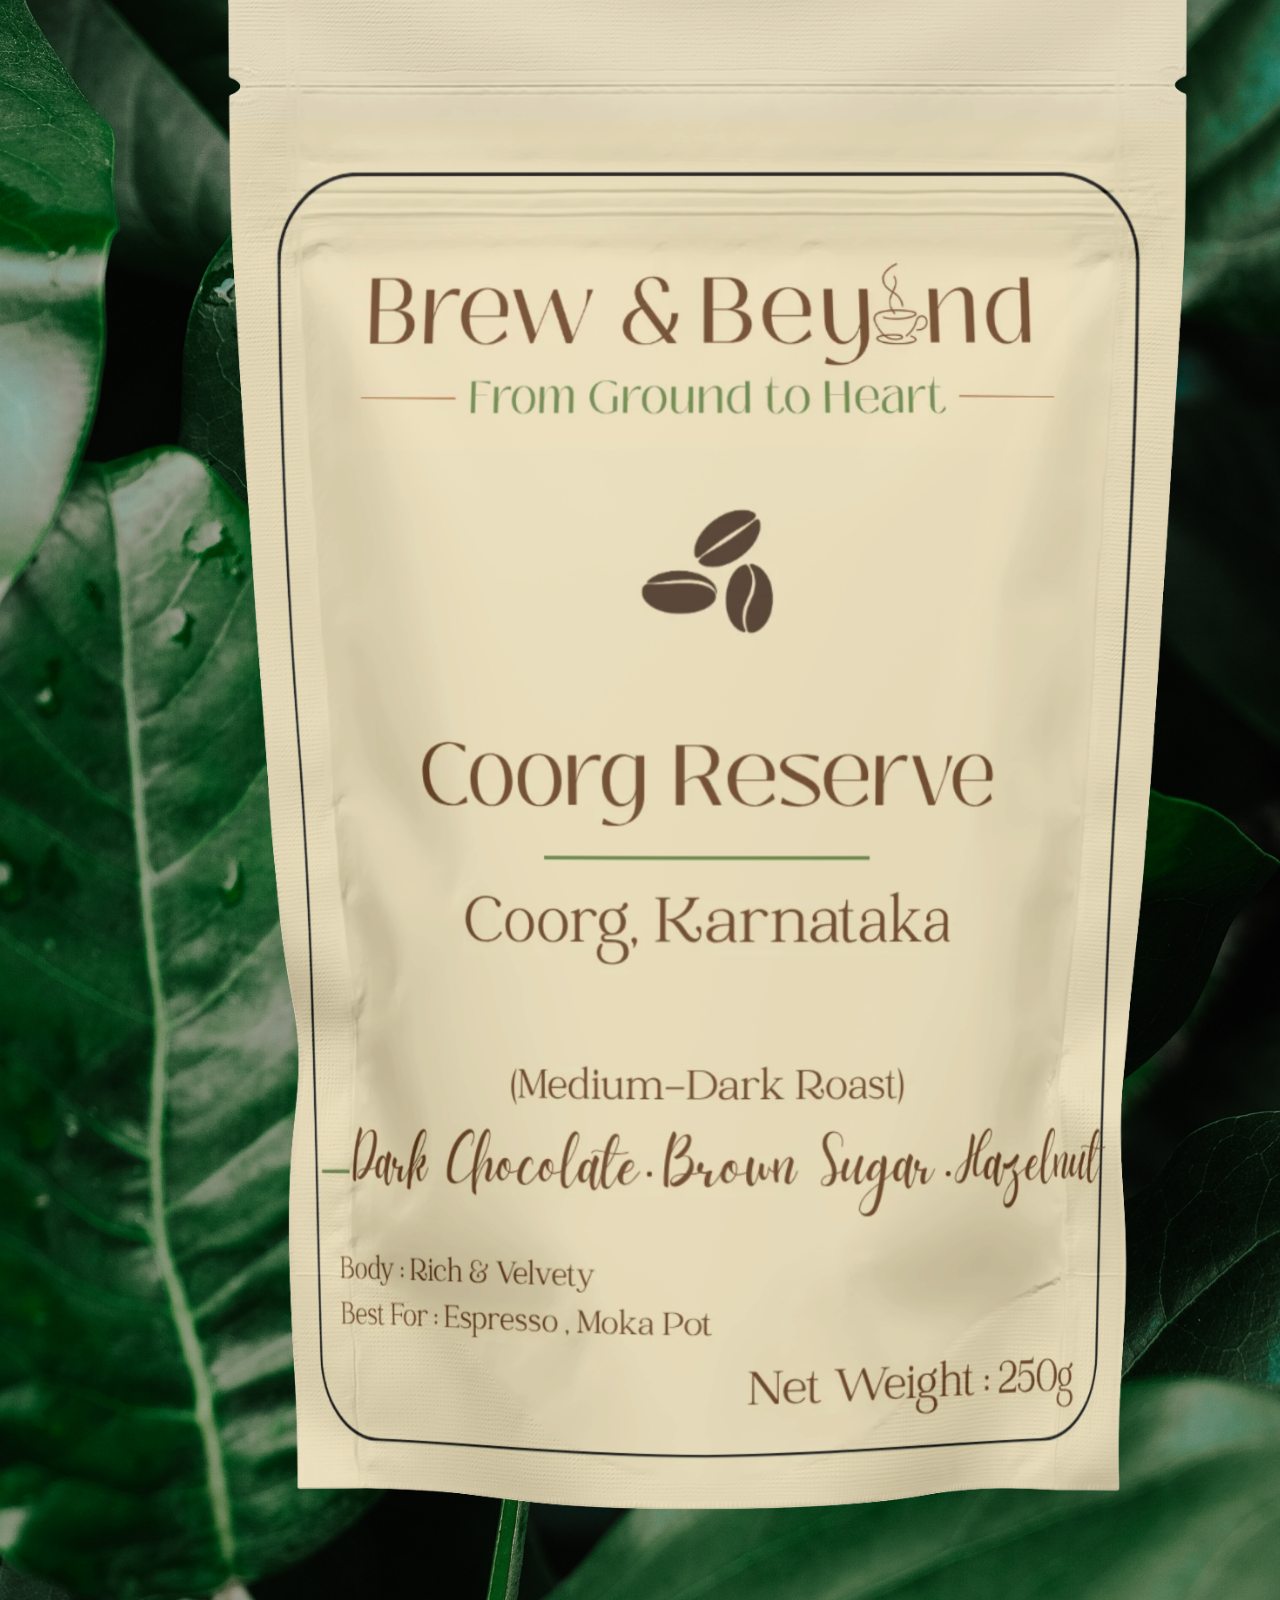
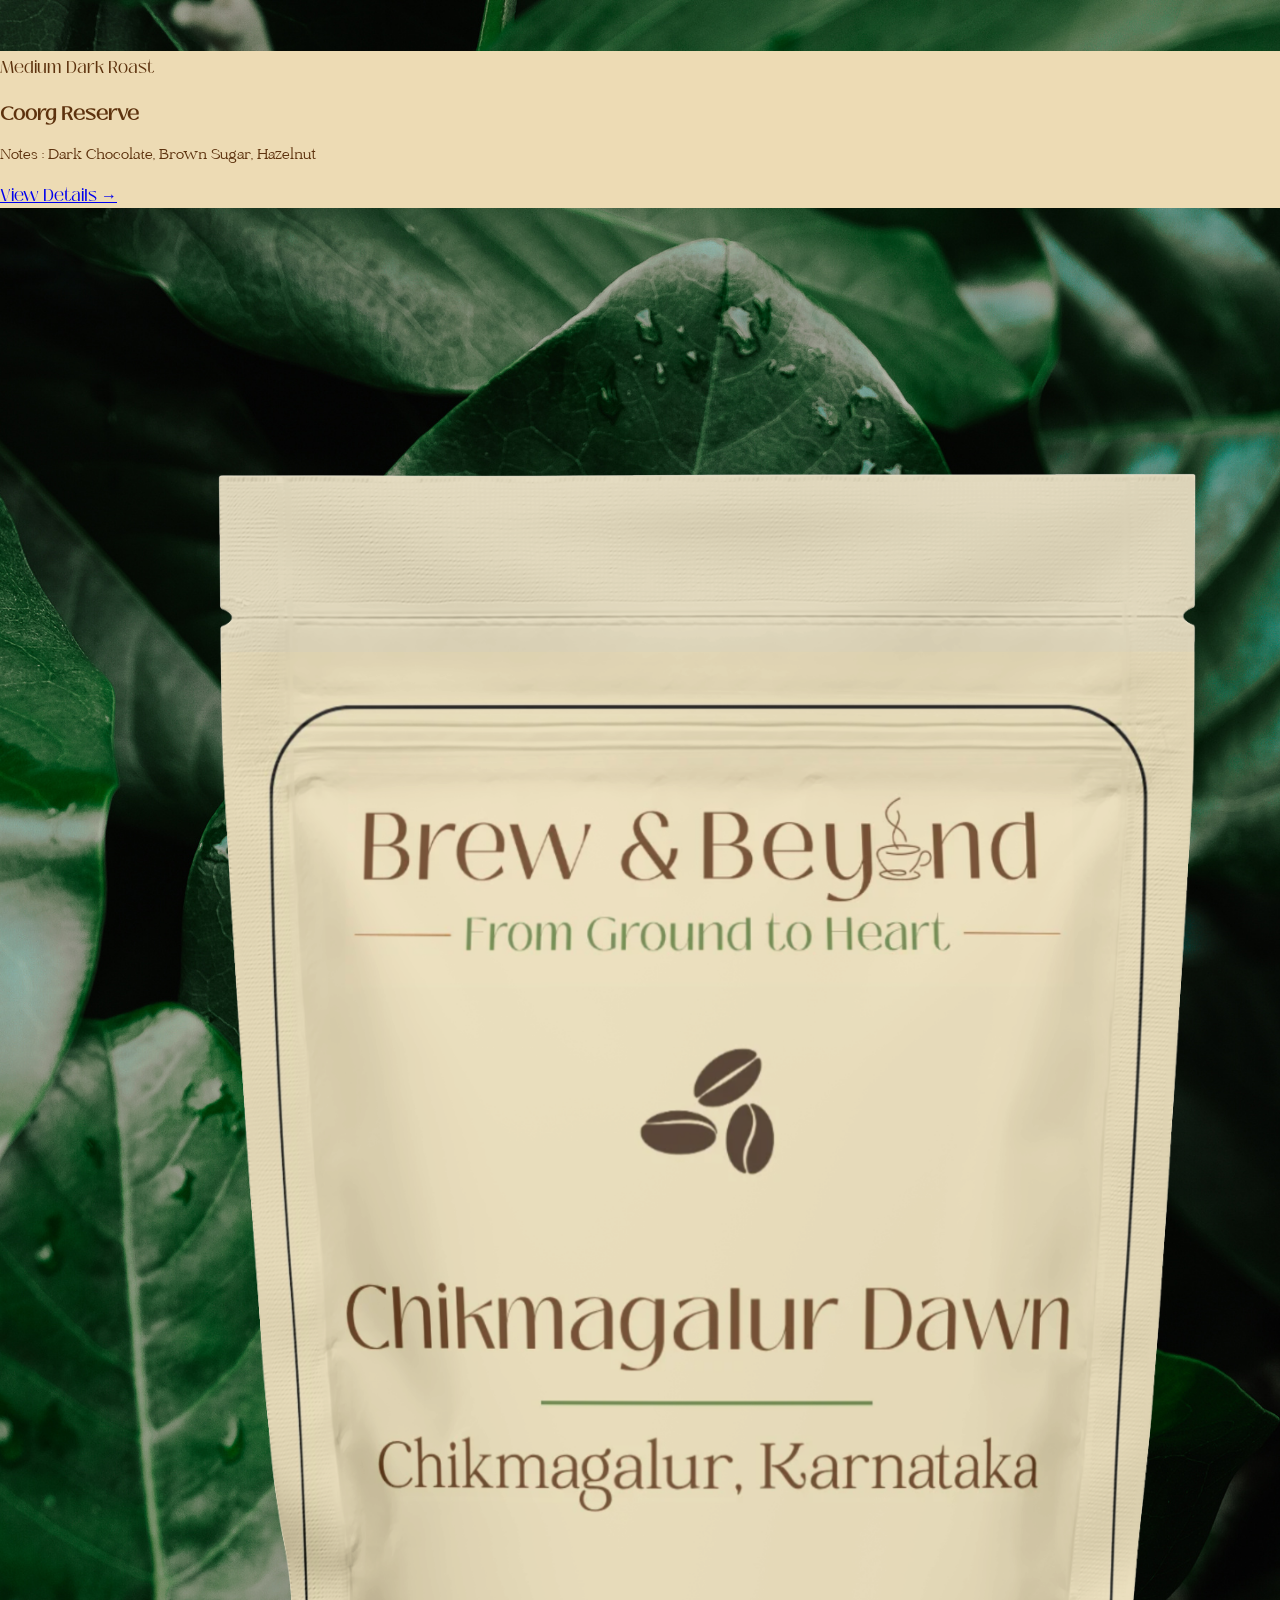
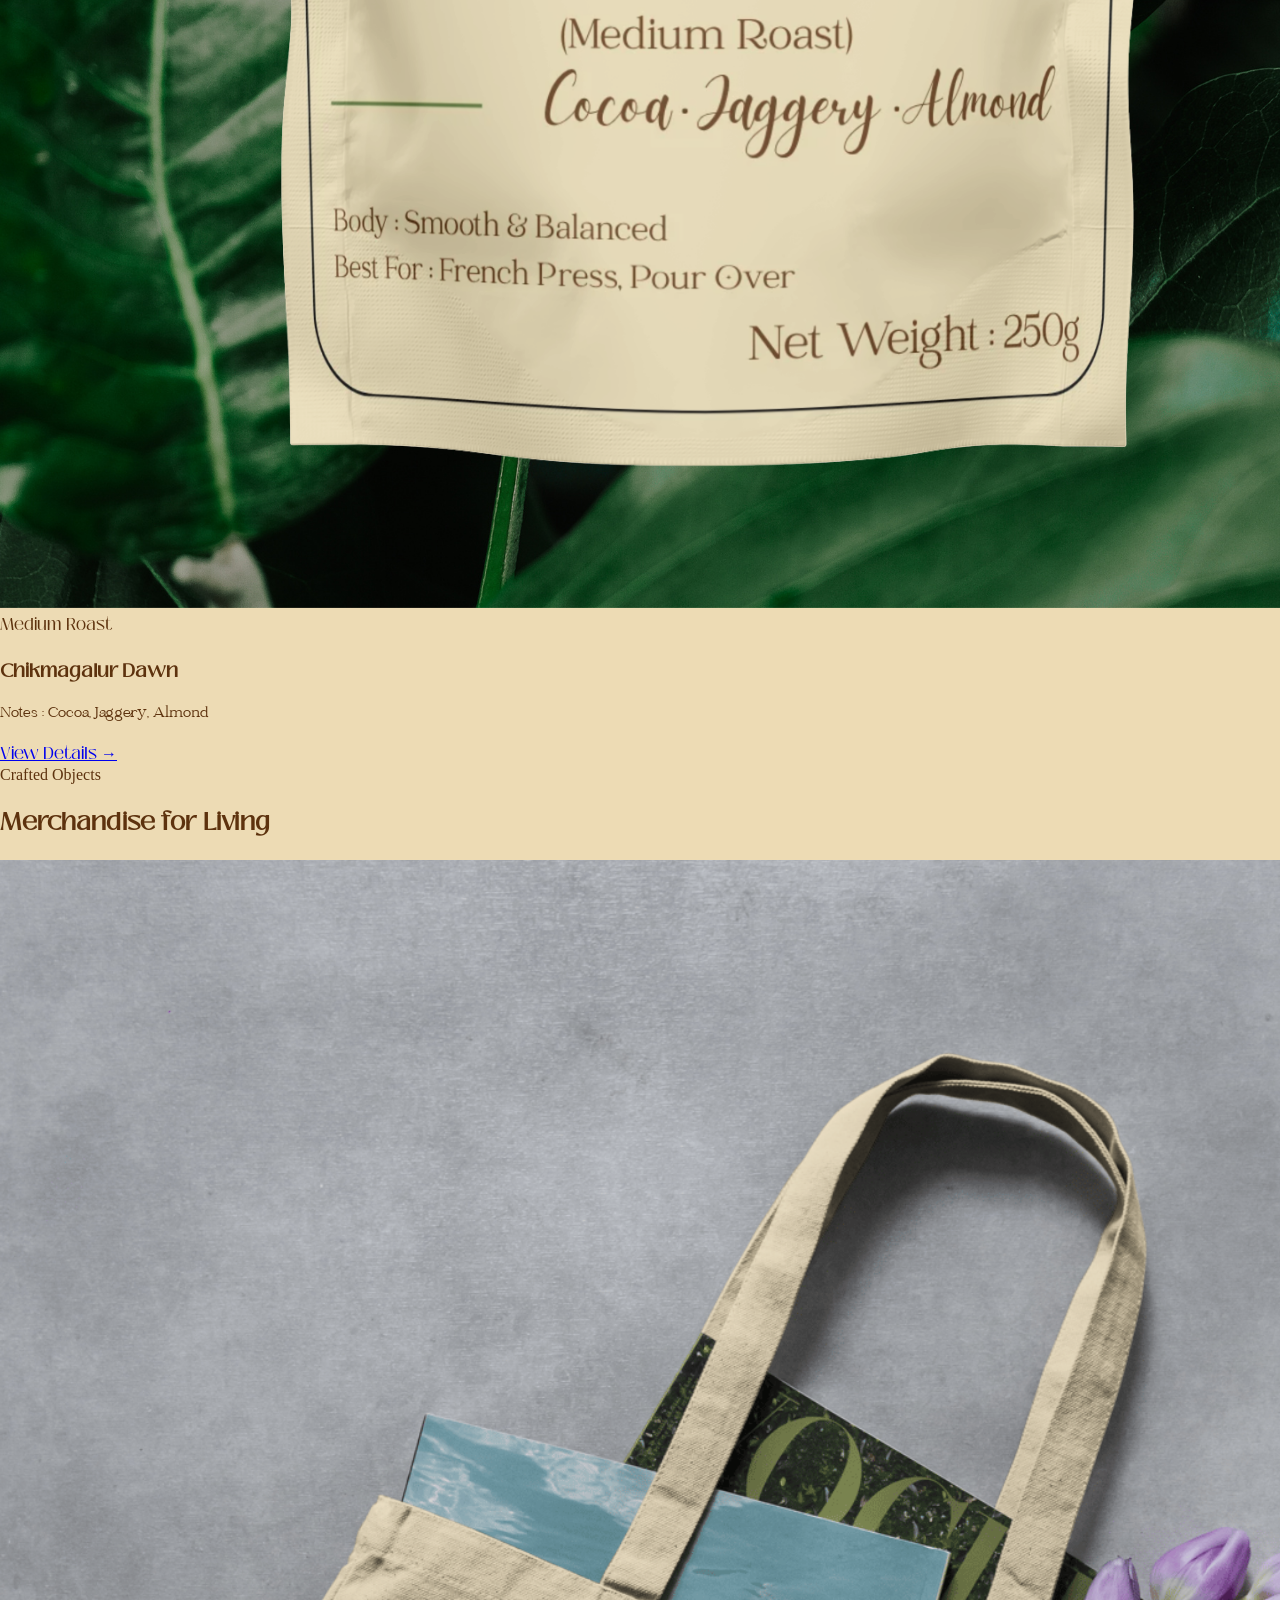
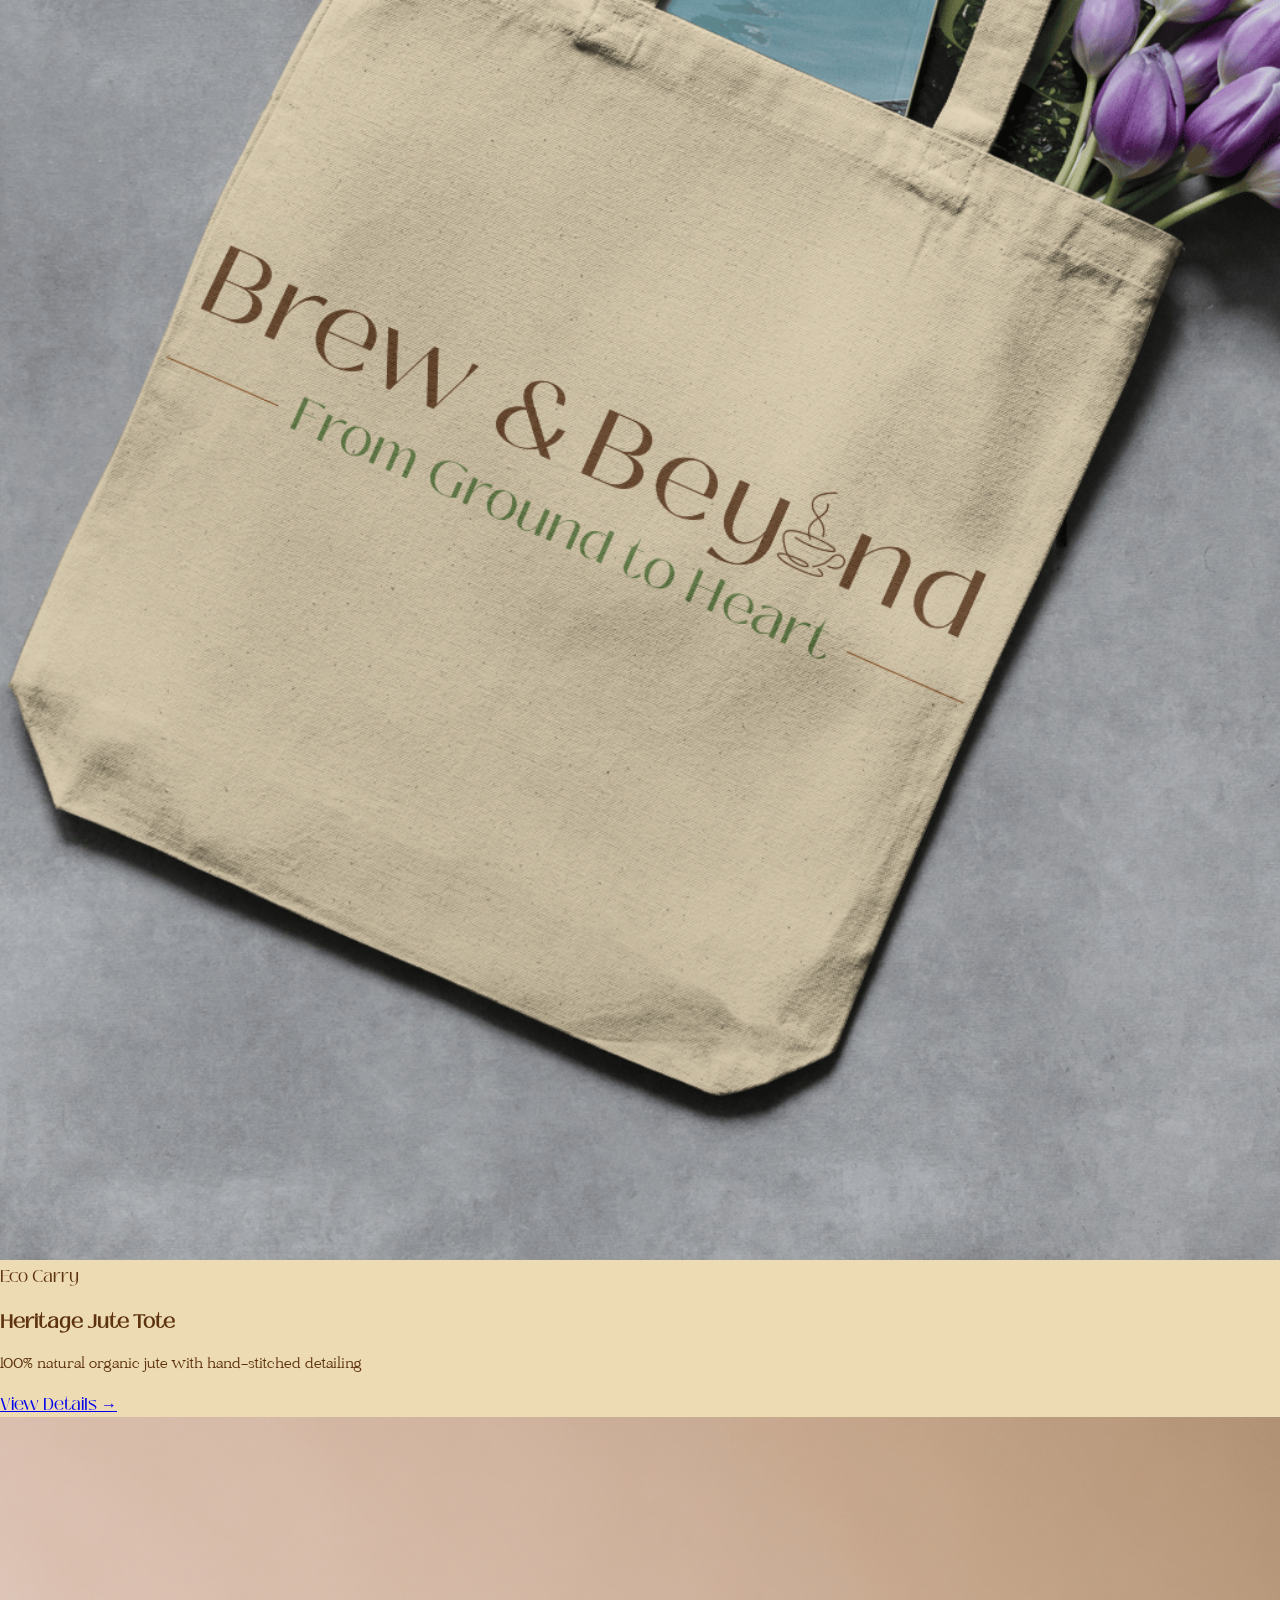
==== commit 164cb003: "Update index.html" ====
--- a/index.html
+++ b/index.html
@@ -1,6 +1,7 @@
 <!DOCTYPE html>
 <html lang="en">
 <head>
+    <meta name="viewport" content="width=device-width, initial-scale=1.0">
     <meta charset="UTF-8">
     <meta name="viewport" content="width=device-width, initial-scale=1.0">
     <title>B&B - Home</title>
@@ -43,52 +44,70 @@
     <div id="custom-cursor" class="fixed top-0 left-0 -translate-x-1/2 -translate-y-1/2 w-3 h-3 bg-[var(--brand-green)] rounded-full pointer-events-none z-[9999] mix-blend-multiply"></div>
 
     <!-- SIGNATURE LEFT NAVBAR -->
-    <nav class="fixed top-0 left-0 h-screen w-44 py-12 z-50 bg-[var(--brand-bg)] border-r border-custom flex flex-col justify-between items-center text-center px-4">
-        <!-- Logo -->
-        <div class="magnetic-target w-28">
-            <a href="index.html"><img src="images/logo.png" class="w-full" alt="B&B Logo"></a>
-        </div>
-
-        <!-- Links -->
-        <div class="flex flex-col gap-8 w-full items-center">
-            <!-- Café / Home (ACTIVE) -->
-            <a href="index.html" class="nav-interactive-item magnetic-target block text-sm uppercase font-display text-[var(--brand-green)] font-bold">
-                <span class="opacity-50 text-[11px] block lowercase italic font-body mb-1">the</span>
-                <span class="roll-wrapper"><span class="roll-inner"><span class="block h-7 nav-bold-target">Café</span><span class="block h-7 text-[var(--brand-green)] nav-bold-target">Explore</span></span></span>
-            </a>
-
-            <!-- Store -->
-            <a href="store.html" class="nav-interactive-item magnetic-target block text-sm uppercase font-display text-[var(--brand-dark)]">
-                <span class="opacity-50 text-[11px] block lowercase italic font-body mb-1">visit</span>
-                <span class="roll-wrapper"><span class="roll-inner"><span class="block h-7 nav-bold-target">Our Store</span><span class="block h-7 text-[var(--brand-green)] nav-bold-target">Shop</span></span></span>
-            </a>
-
-            <!-- Story -->
-            <a href="story.html" class="nav-interactive-item magnetic-target block text-sm uppercase font-display text-[var(--brand-dark)]">
-                <span class="opacity-50 text-[11px] block lowercase italic font-body mb-1">our</span>
-                <span class="roll-wrapper"><span class="roll-inner"><span class="block h-7 nav-bold-target">Story</span><span class="block h-7 text-[var(--brand-green)] nav-bold-target">About</span></span></span>
-            </a>
-
-            <!-- Find Café -->
-            <a href="#cafe-location" class="nav-interactive-item magnetic-target block text-sm uppercase font-display text-[var(--brand-dark)]">
-                <span class="opacity-50 text-[11px] block lowercase italic font-body mb-1">visit</span>
-                <span class="roll-wrapper"><span class="roll-inner"><span class="block h-7 nav-bold-target">Find Café</span><span class="block h-7 text-[var(--brand-green)] nav-bold-target">Locate</span></span></span>
-            </a>
-
-            <!-- Editorial / Journal -->
-            <a href="#journal" class="nav-interactive-item magnetic-target block text-sm uppercase font-display text-[var(--brand-dark)]">
-                <span class="opacity-50 text-[11px] block lowercase italic font-body mb-1">read</span>
-                <span class="roll-wrapper"><span class="roll-inner"><span class="block h-7 nav-bold-target">Editorial</span><span class="block h-7 text-[var(--brand-green)] nav-bold-target">Journal</span></span></span>
-            </a>
-        </div>
-
-        <!-- Footer Copyright -->
-        <div class="text-[10px] font-display opacity-40 text-[var(--brand-dark)]">© 2026 // B&B</div>
-    </nav>
+    <!-- MOBILE TOP NAVIGATION (Visible on mobile, hidden on md screens) -->
+<header class="md:hidden fixed top-0 left-0 right-0 z-50 bg-[var(--brand-bg)] border-b border-custom px-6 py-4 flex justify-between items-center">
+    <!-- Mobile Logo -->
+    <a href="index.html" class="w-20">
+        <img src="images/logo.png" alt="B&B Logo" class="w-full">
+    </a>
+
+    <!-- Mobile Nav & Basket Links -->
+    <div class="flex items-center gap-4 text-xs font-display uppercase tracking-widest font-bold text-[var(--brand-dark)]">
+        <a href="store.html" class="hover:text-[var(--brand-green)]">Store</a>
+        <a href="story.html" class="hover:text-[var(--brand-green)]">Story</a>
+        
+        <!-- Mobile Basket Button -->
+        <button onclick="toggleCart()" class="relative flex items-center p-1">
+            <svg width="20" height="20" viewBox="0 0 24 24" fill="none" stroke="#5d320e" stroke-width="2">
+                <path d="M3 8h18l-2 13H5L3 8z"/><path d="M9 8V5a3 3 0 0 1 6 0v3"/>
+            </svg>
+            <span id="mobile-cart-badge" class="hidden absolute -top-1 -right-1 bg-[var(--brand-green)] text-white text-[9px] w-4 h-4 rounded-full flex items-center justify-center font-sans font-bold">0</span>
+        </button>
+    </div>
+</header>
+
+<!-- DESKTOP SIDE NAVIGATION (Hidden on mobile, visible on md screens) -->
+<nav class="hidden md:flex fixed top-0 left-0 h-screen w-44 py-12 z-50 bg-[var(--brand-bg)] border-r border-custom flex-col justify-between items-center text-center px-4">
+    <!-- Logo -->
+    <div class="magnetic-target w-28">
+        <a href="index.html"><img src="images/logo.png" class="w-full" alt="B&B Logo"></a>
+    </div>
+
+    <!-- Links -->
+    <div class="flex flex-col gap-8 w-full items-center">
+        <a href="index.html" class="nav-interactive-item magnetic-target block text-sm uppercase font-display text-[var(--brand-dark)]">
+            <span class="opacity-50 text-[11px] block lowercase italic font-body mb-1">the</span>
+            <span class="roll-wrapper"><span class="roll-inner"><span class="block h-7 nav-bold-target">Café</span><span class="block h-7 text-[var(--brand-green)] nav-bold-target">Explore</span></span></span>
+        </a>
+
+        <a href="store.html" class="nav-interactive-item magnetic-target block text-sm uppercase font-display text-[var(--brand-dark)]">
+            <span class="opacity-50 text-[11px] block lowercase italic font-body mb-1">visit</span>
+            <span class="roll-wrapper"><span class="roll-inner"><span class="block h-7 nav-bold-target">Our Store</span><span class="block h-7 text-[var(--brand-green)] nav-bold-target">Shop</span></span></span>
+        </a>
+
+        <a href="story.html" class="nav-interactive-item magnetic-target block text-sm uppercase font-display text-[var(--brand-dark)]">
+            <span class="opacity-50 text-[11px] block lowercase italic font-body mb-1">our</span>
+            <span class="roll-wrapper"><span class="roll-inner"><span class="block h-7 nav-bold-target">Story</span><span class="block h-7 text-[var(--brand-green)] nav-bold-target">About</span></span></span>
+        </a>
+
+        <!-- Basket Trigger Desktop -->
+        <button onclick="toggleCart()" class="magnetic-target relative flex flex-col items-center text-[var(--brand-dark)] mt-2">
+            <div class="relative">
+                <svg width="22" height="22" viewBox="0 0 24 24" fill="none" stroke="#5d320e" stroke-width="2">
+                    <path d="M3 8h18l-2 13H5L3 8z"/><path d="M9 8V5a3 3 0 0 1 6 0v3"/>
+                </svg>
+                <span id="cart-badge" class="hidden absolute -top-2 -right-2 bg-[var(--brand-green)] text-white text-[9px] w-4 h-4 rounded-full flex items-center justify-center font-sans font-bold">0</span>
+            </div>
+            <span class="text-[10px] mt-1 font-body uppercase tracking-wider">Basket</span>
+        </button>
+    </div>
+
+    <!-- Footer Copyright -->
+    <div class="text-[10px] font-display opacity-40 text-[var(--brand-dark)]">© 2026 // B&B</div>
+</nav>
 
     <!-- MAIN EDITORIAL CONTENT -->
-    <main class="pl-64 pr-20 py-16 ml-10 text-[var(--brand-dark)]">
-
+    <main class="w-full px-6 py-8 md:pl-64 md:pr-20 md:py-16 md:ml-10 text-[var(--brand-dark)]">
         <!-- 1. HERO SECTION -->
         <section class="min-h-[85vh] w-full flex flex-col lg:flex-row items-center justify-between mb-24">
             <!-- Left Text -->
@@ -378,4 +397,4 @@
         });
     </script>
 </body>
-</html>+</html>
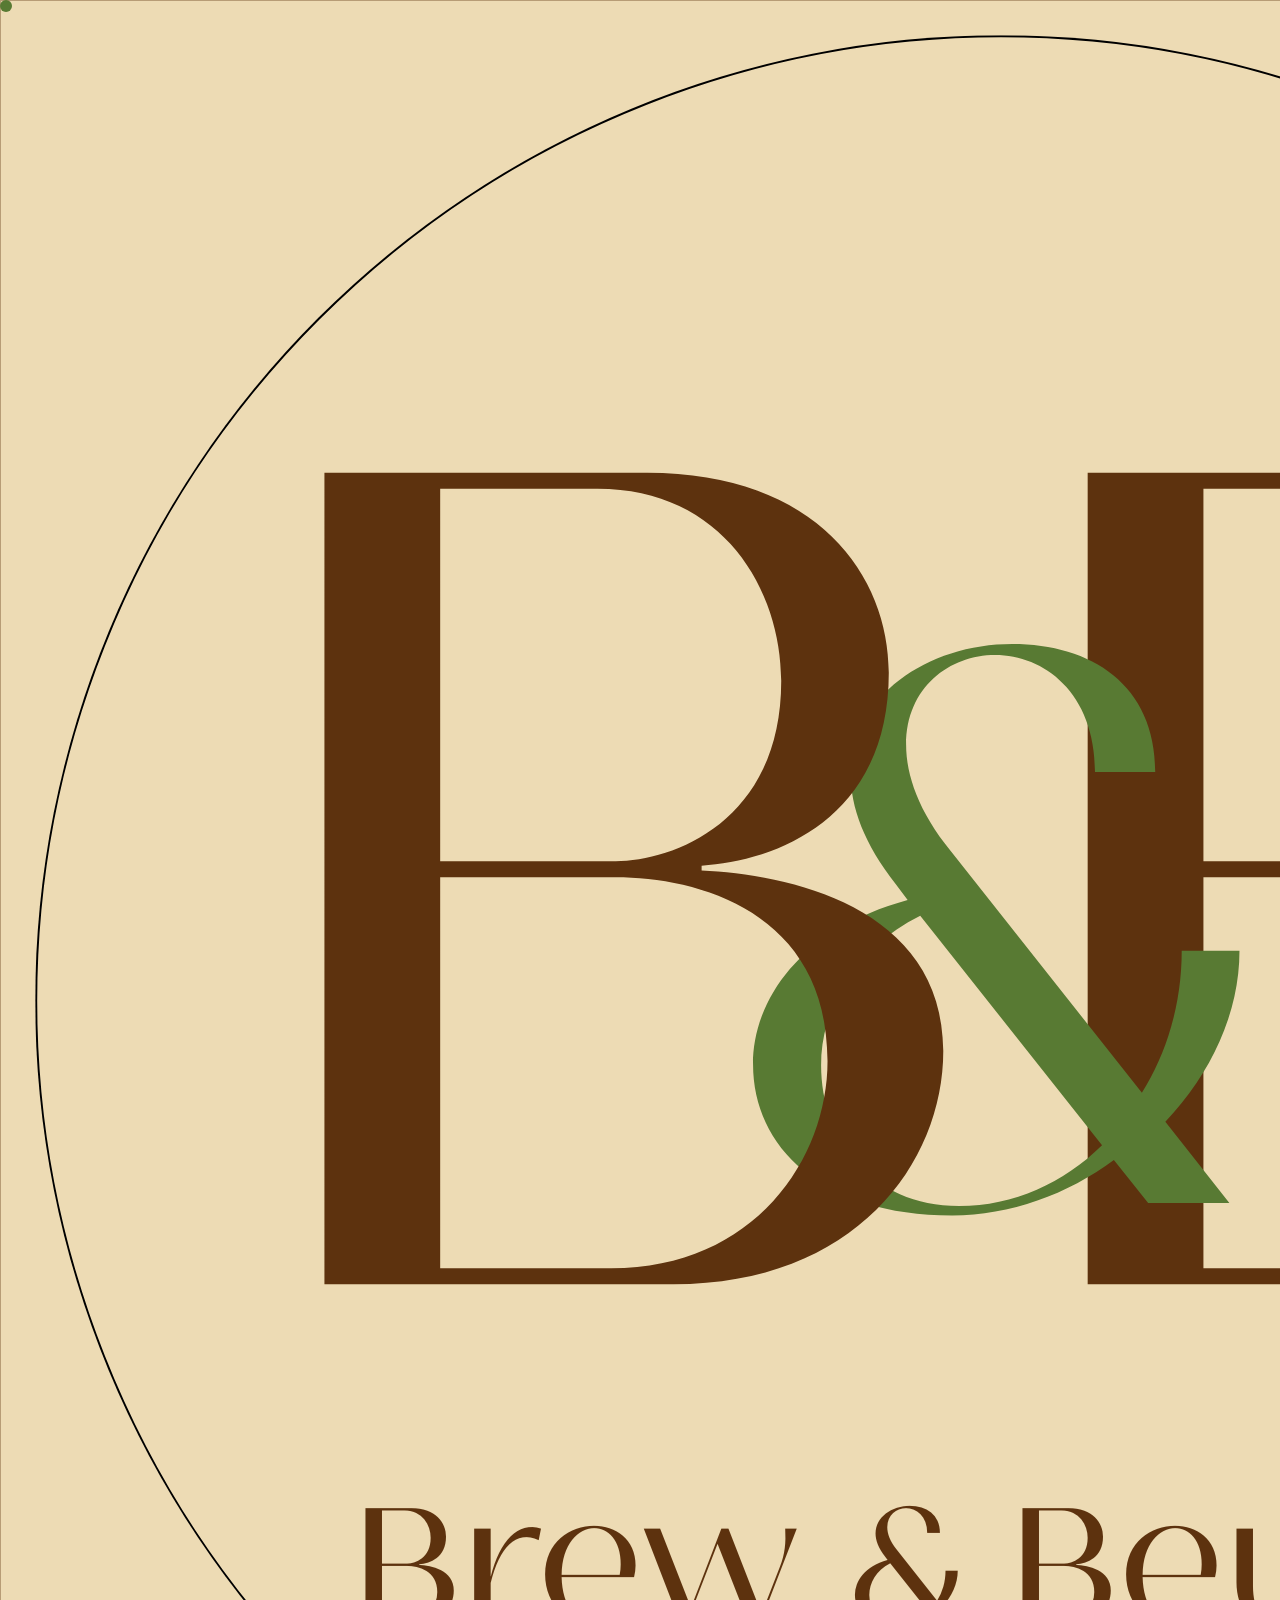
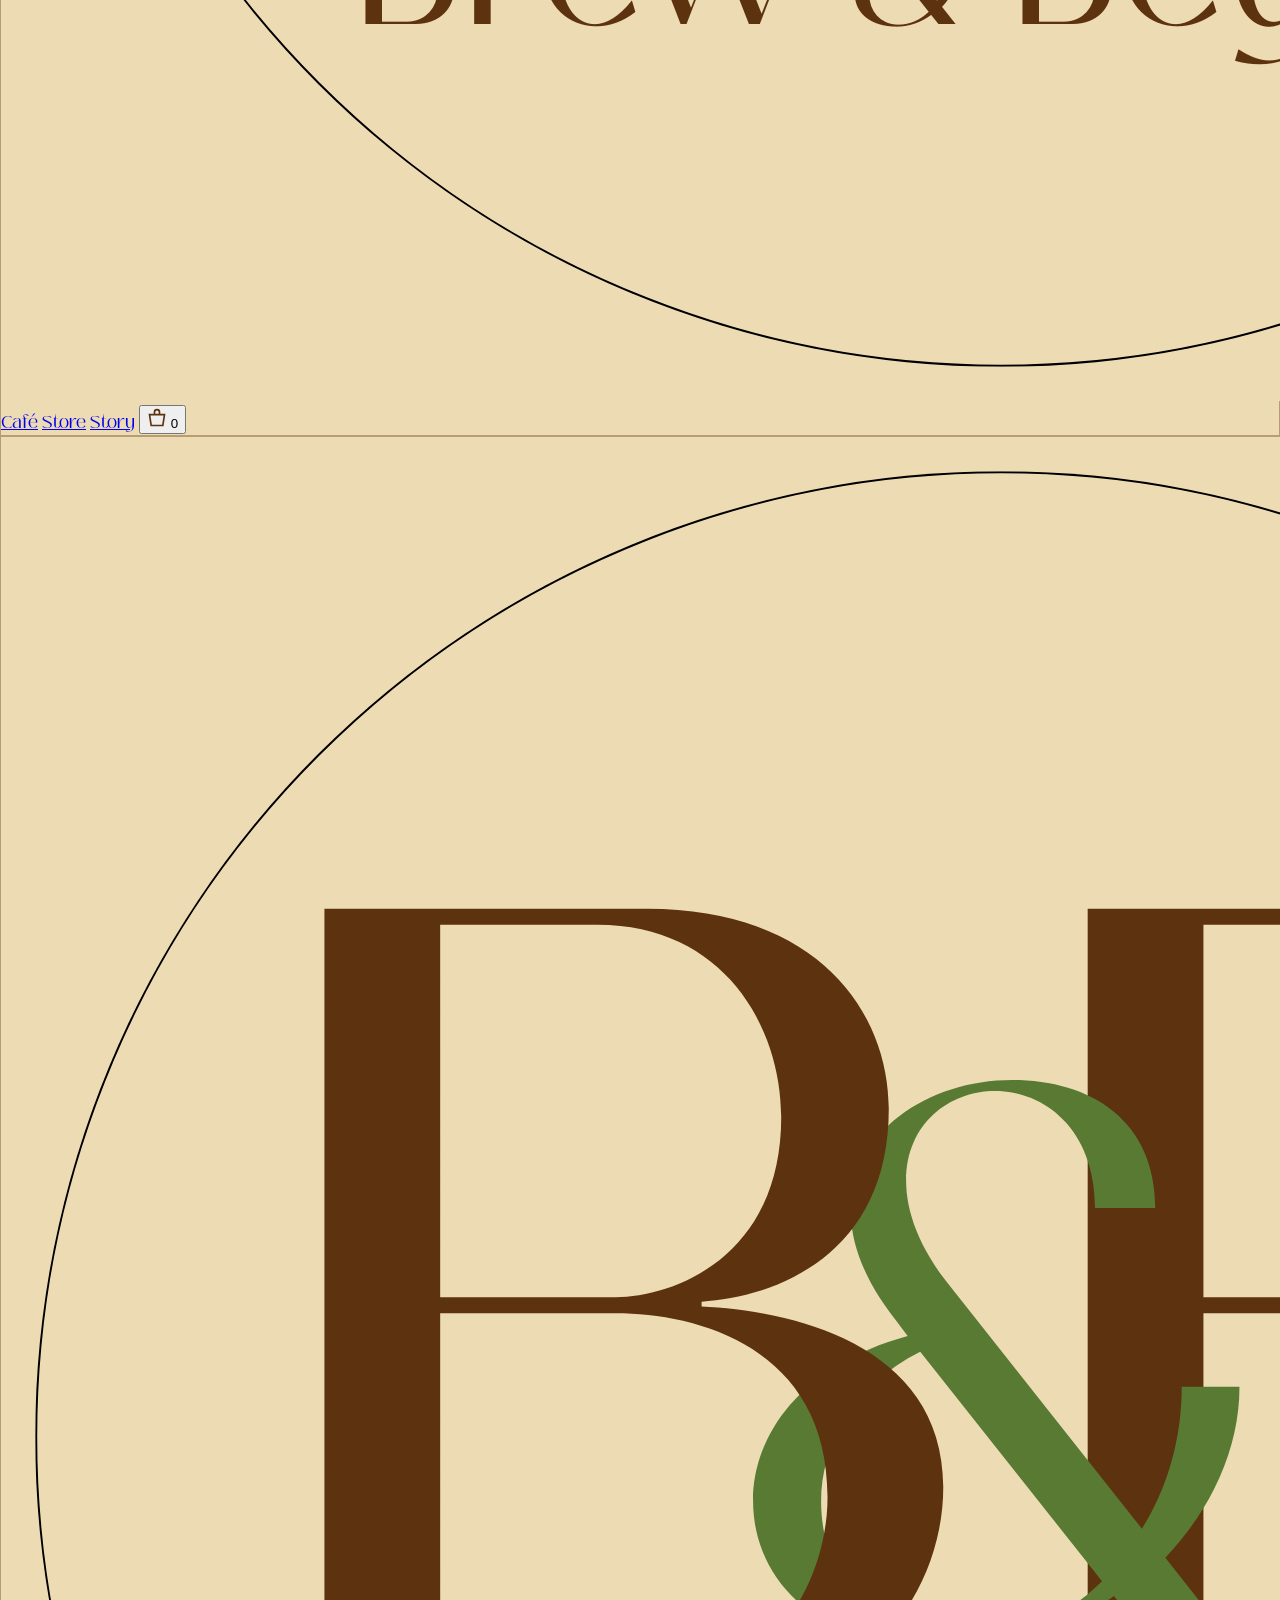
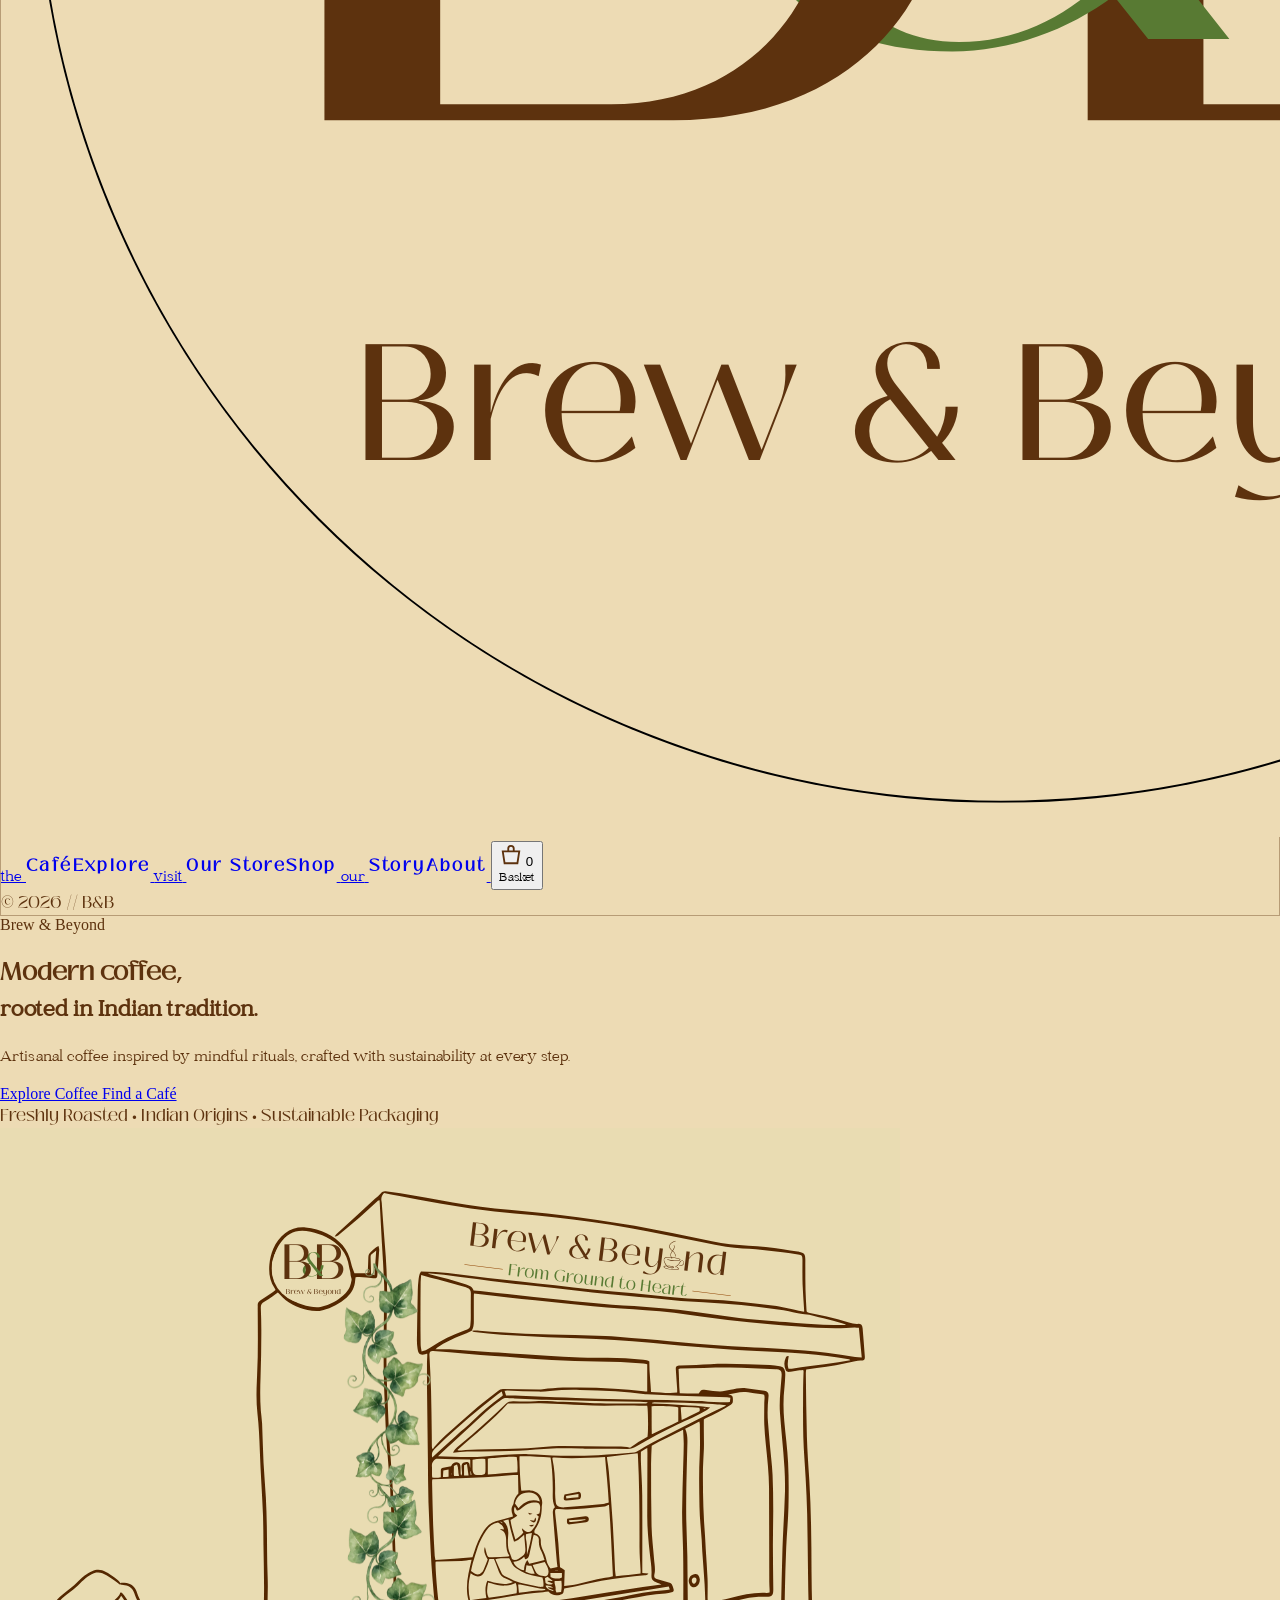
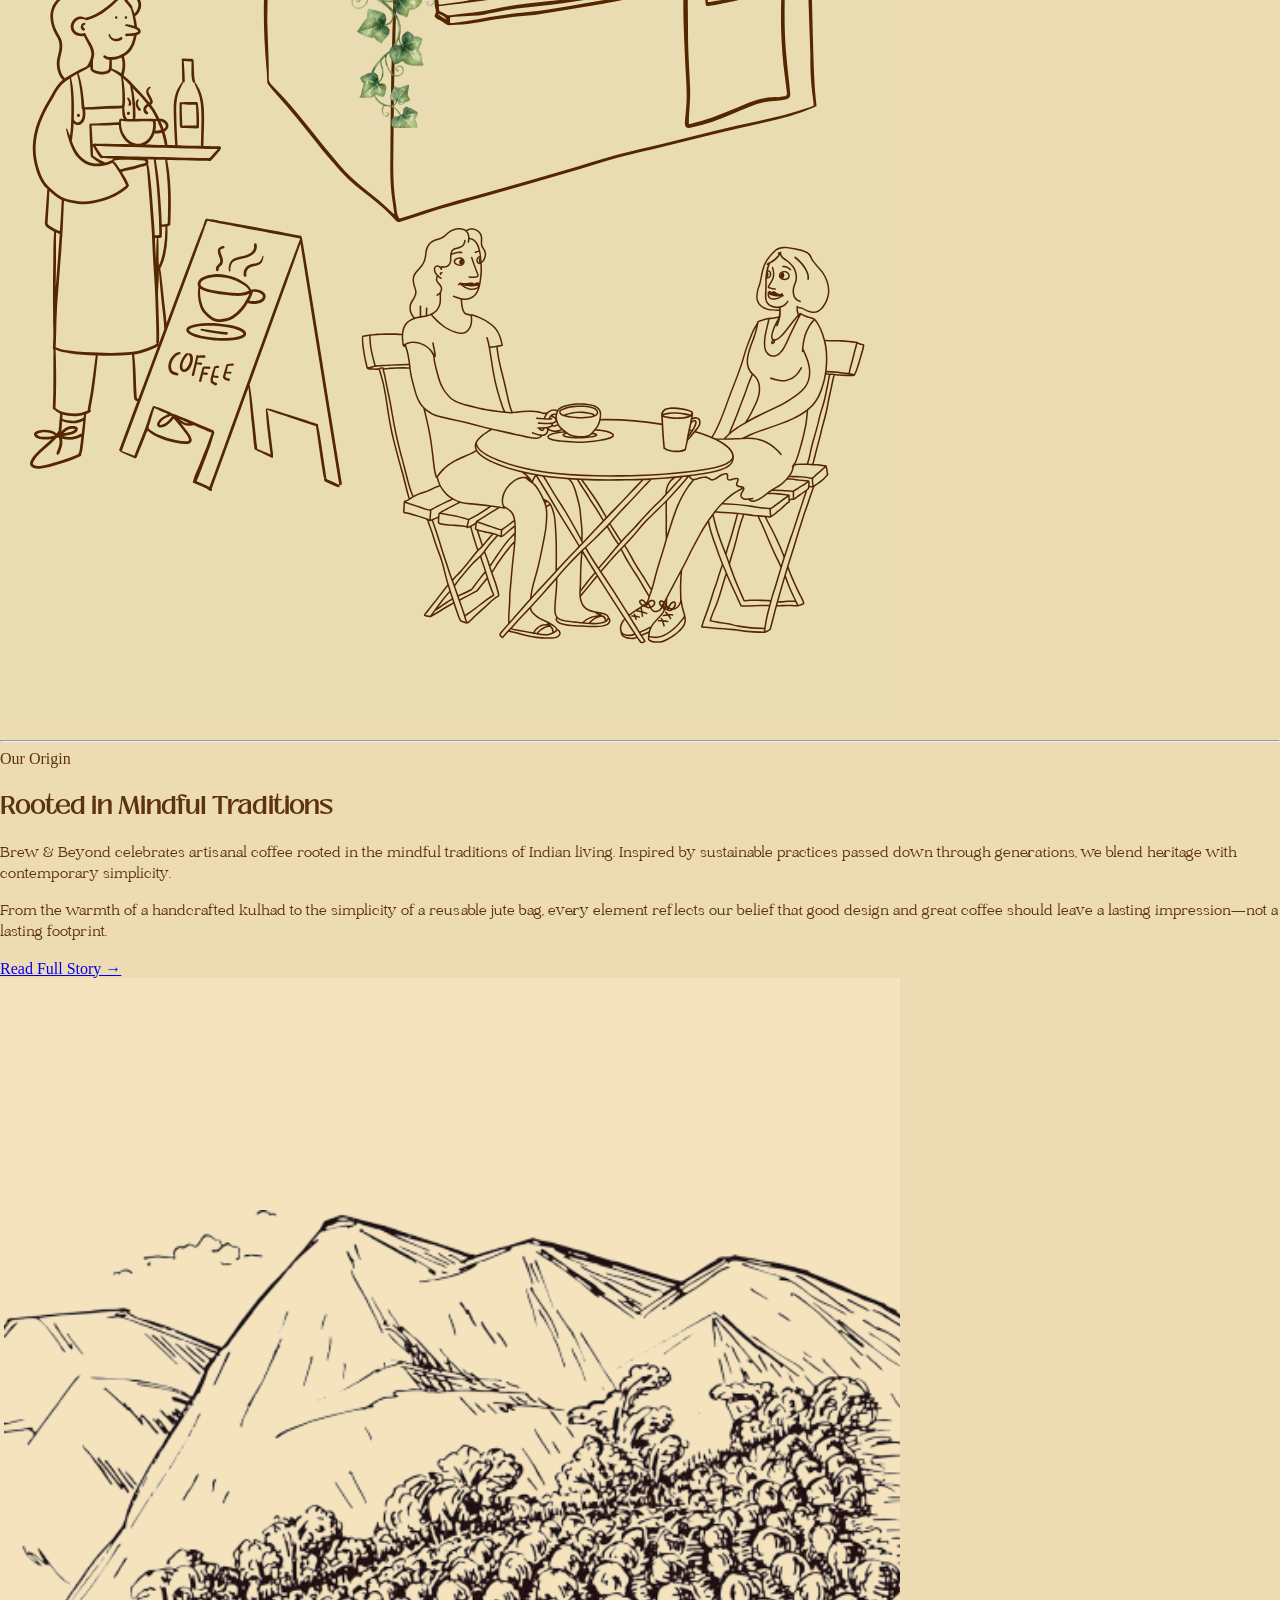
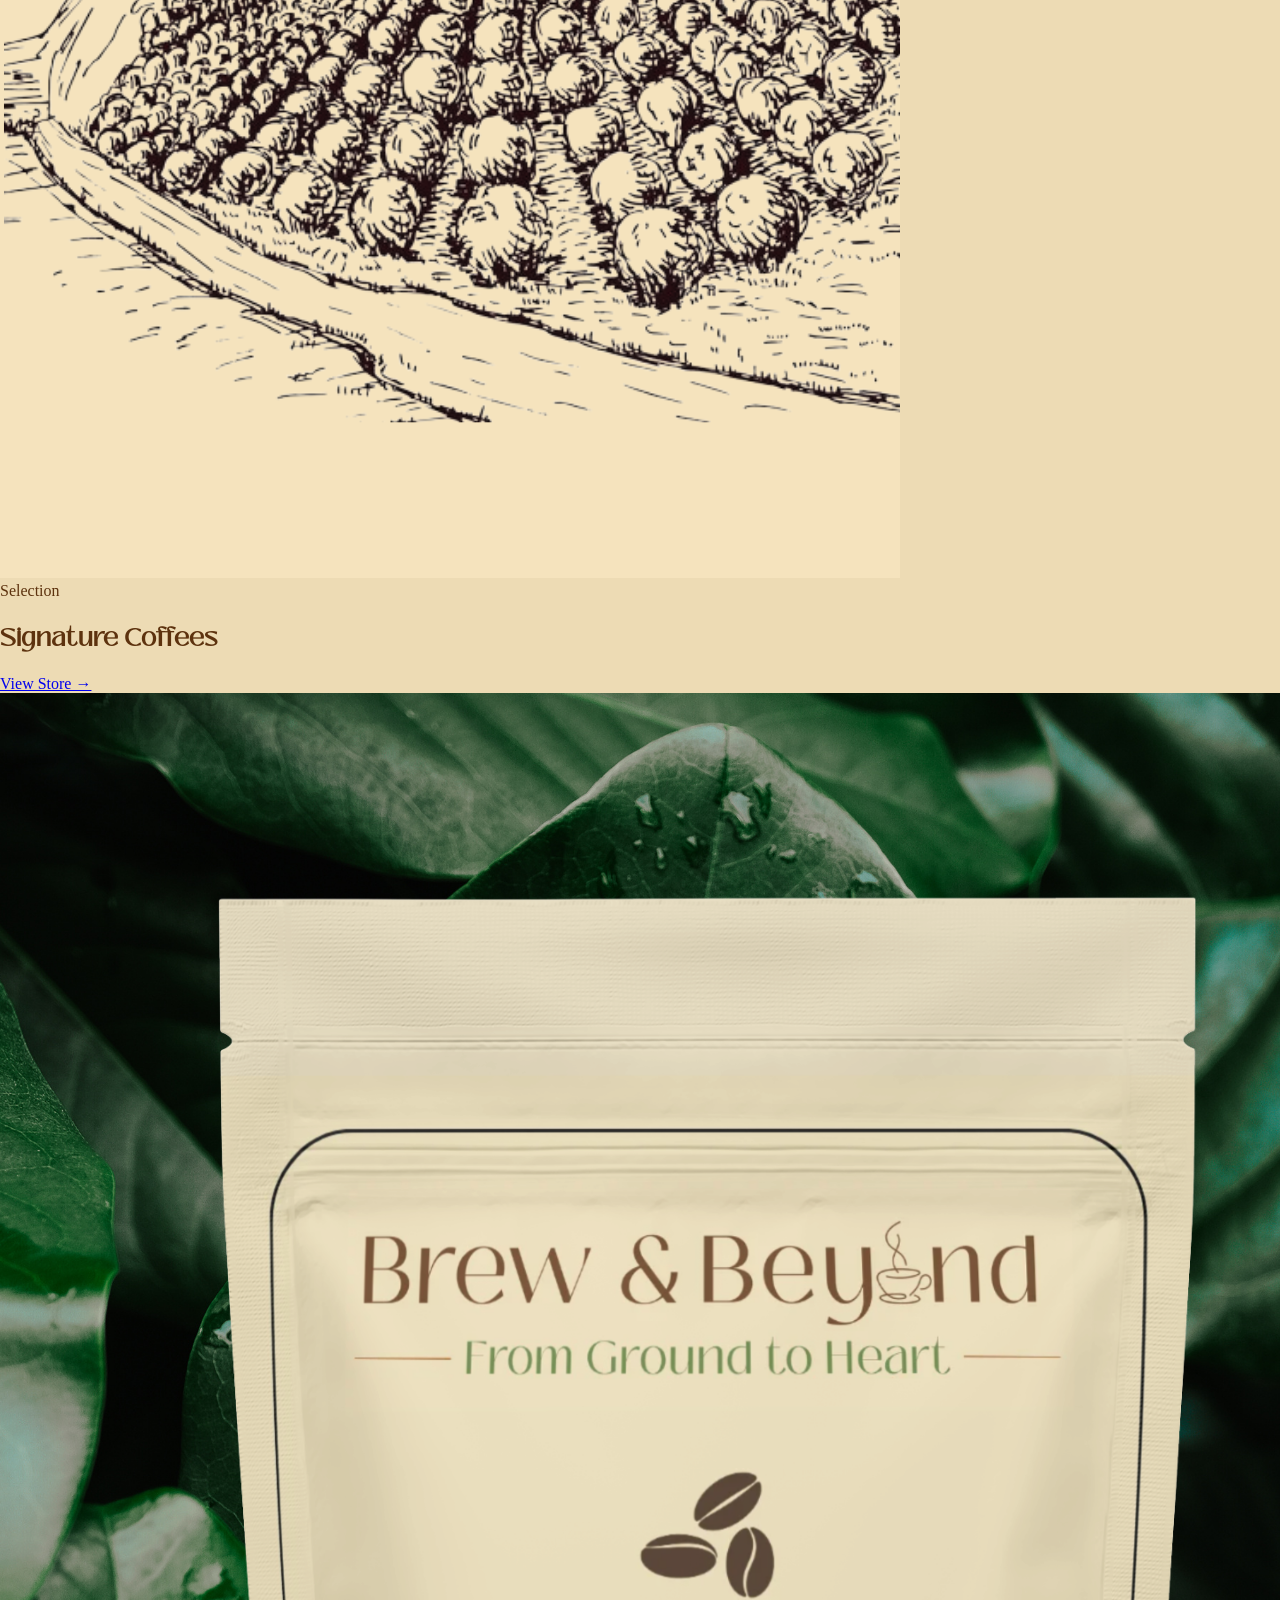
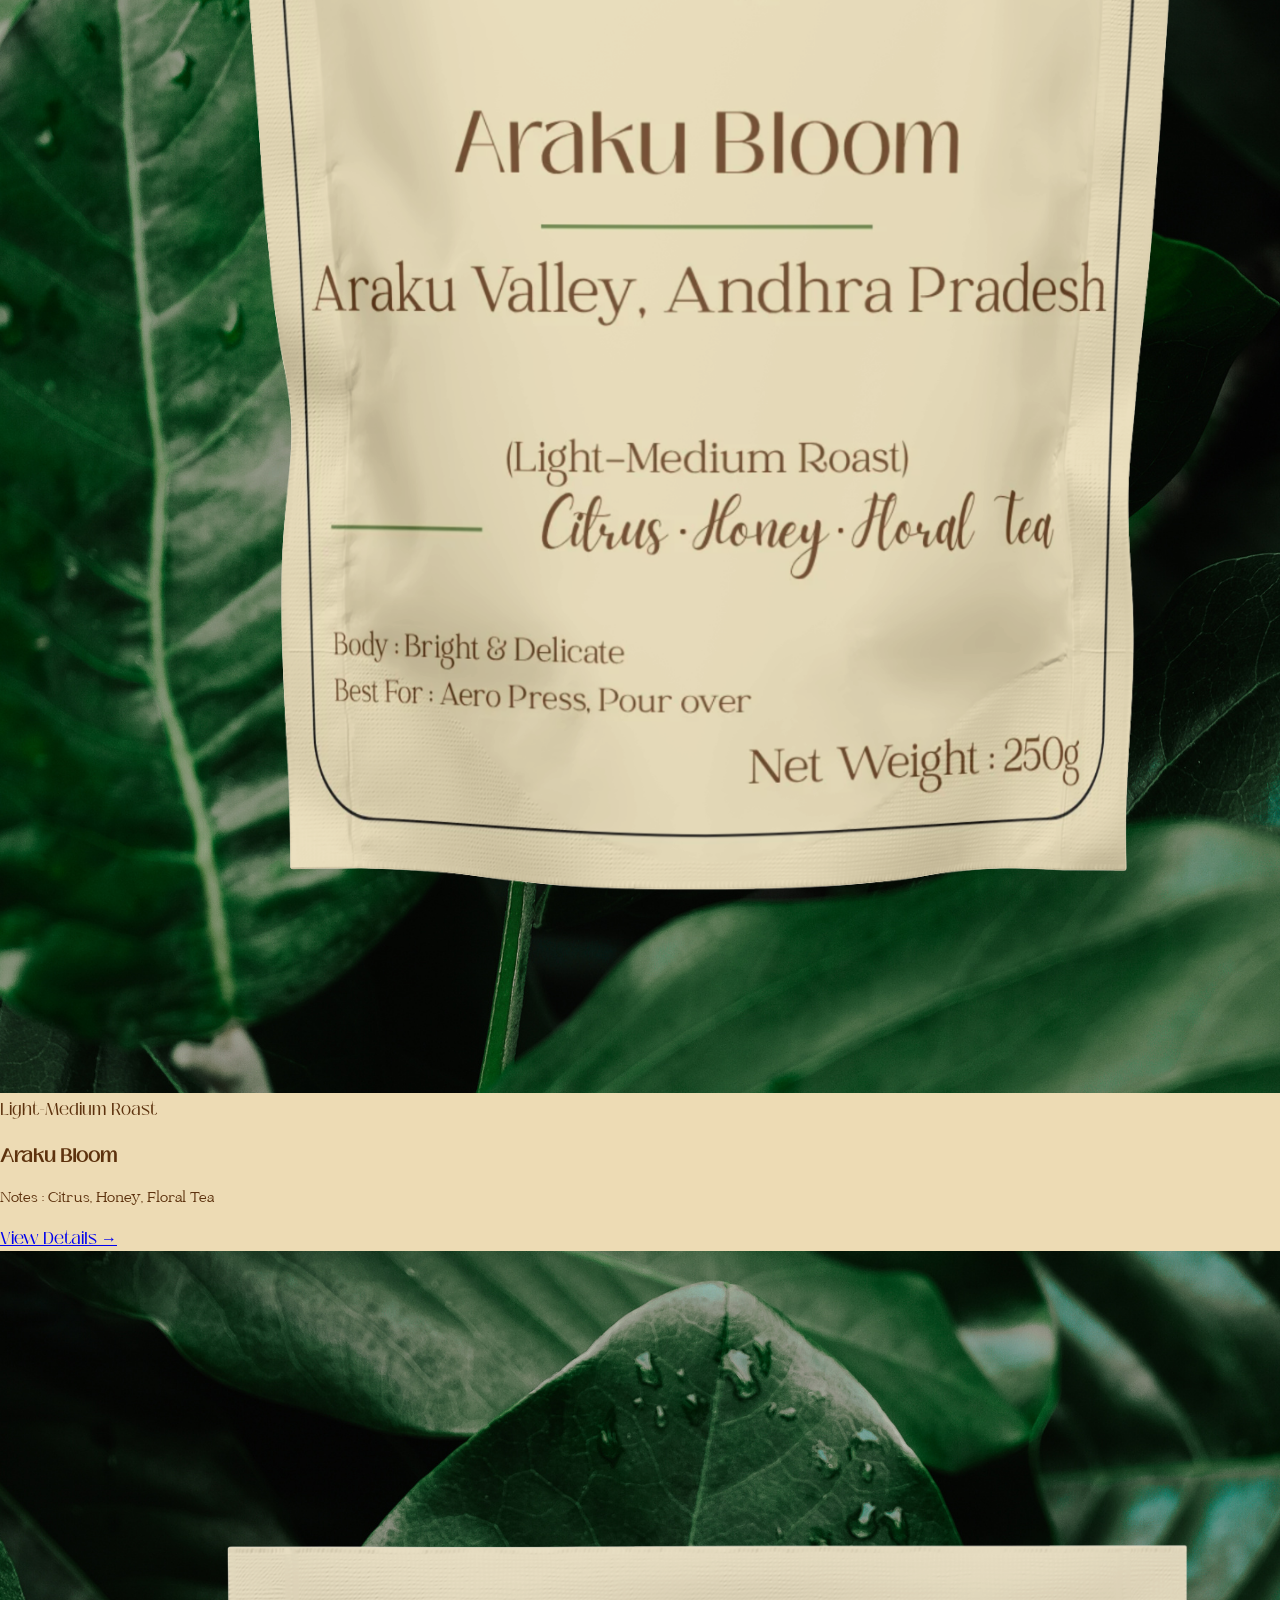
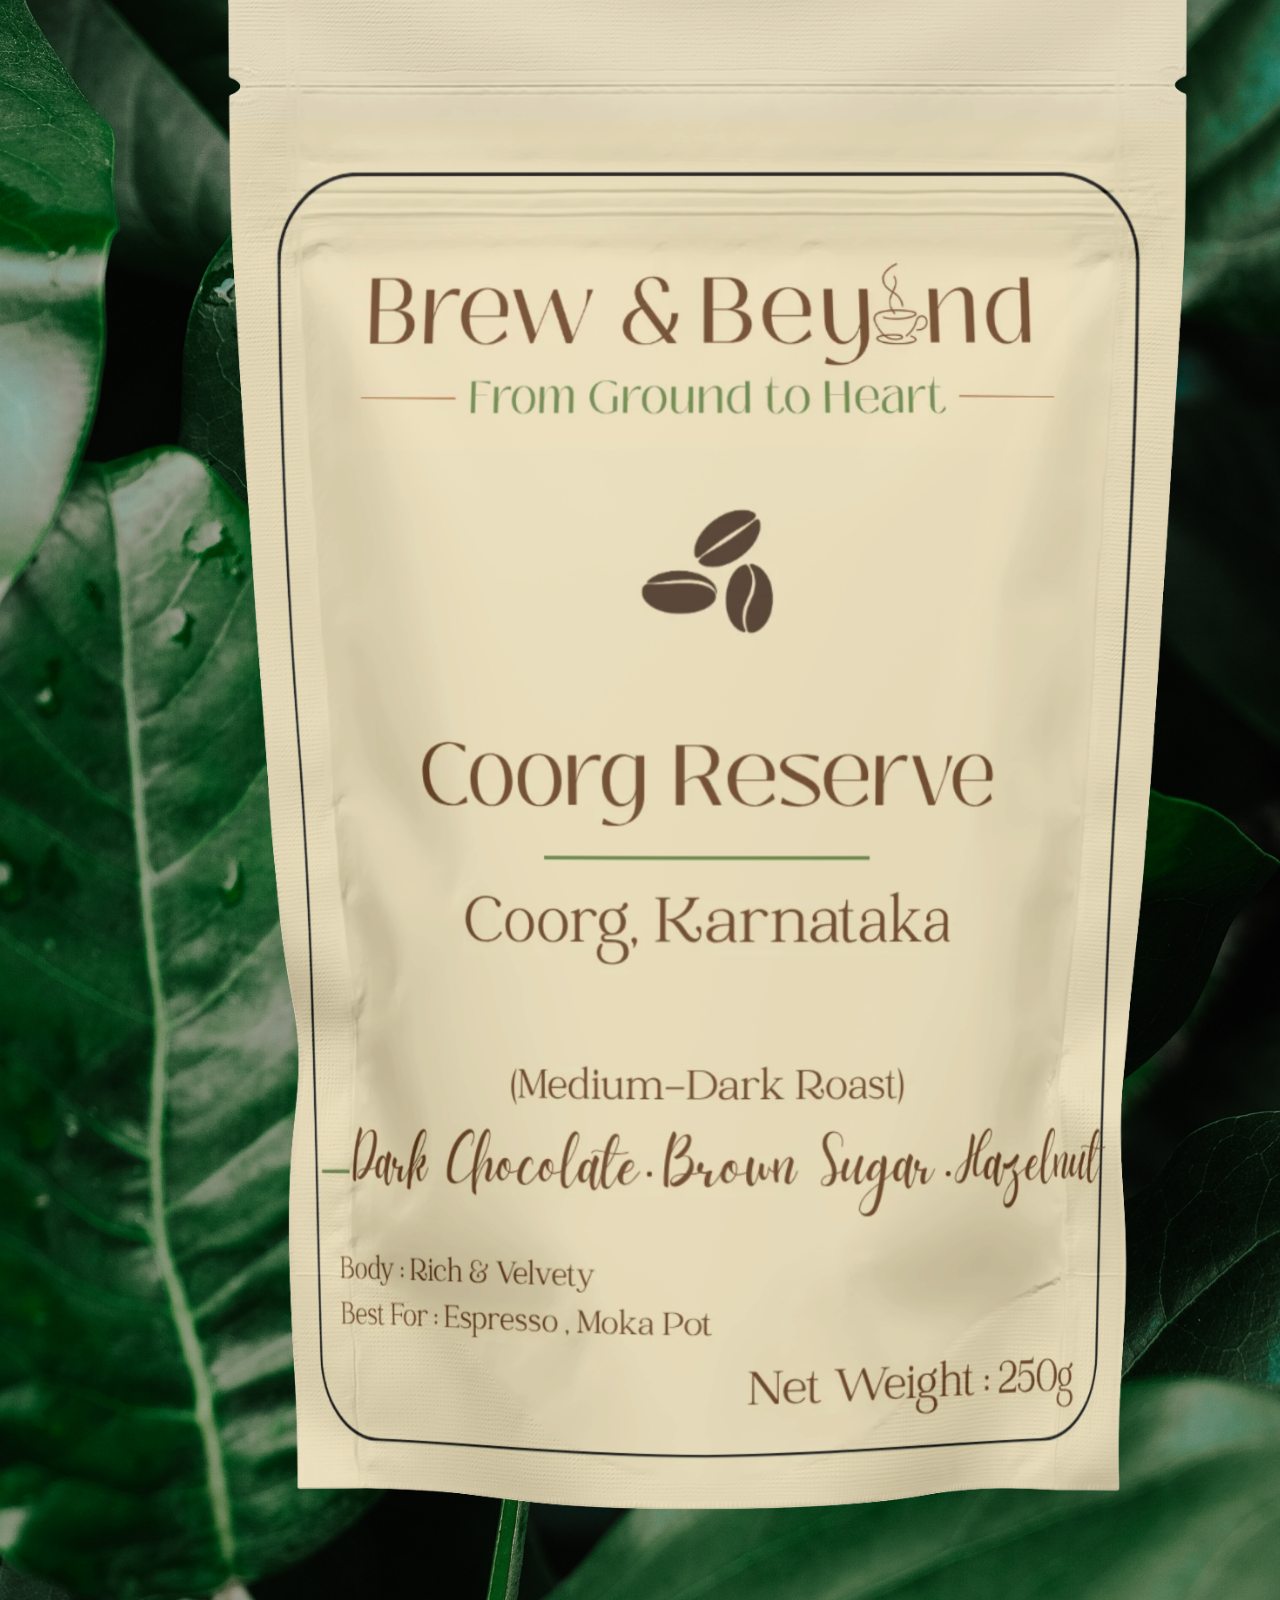
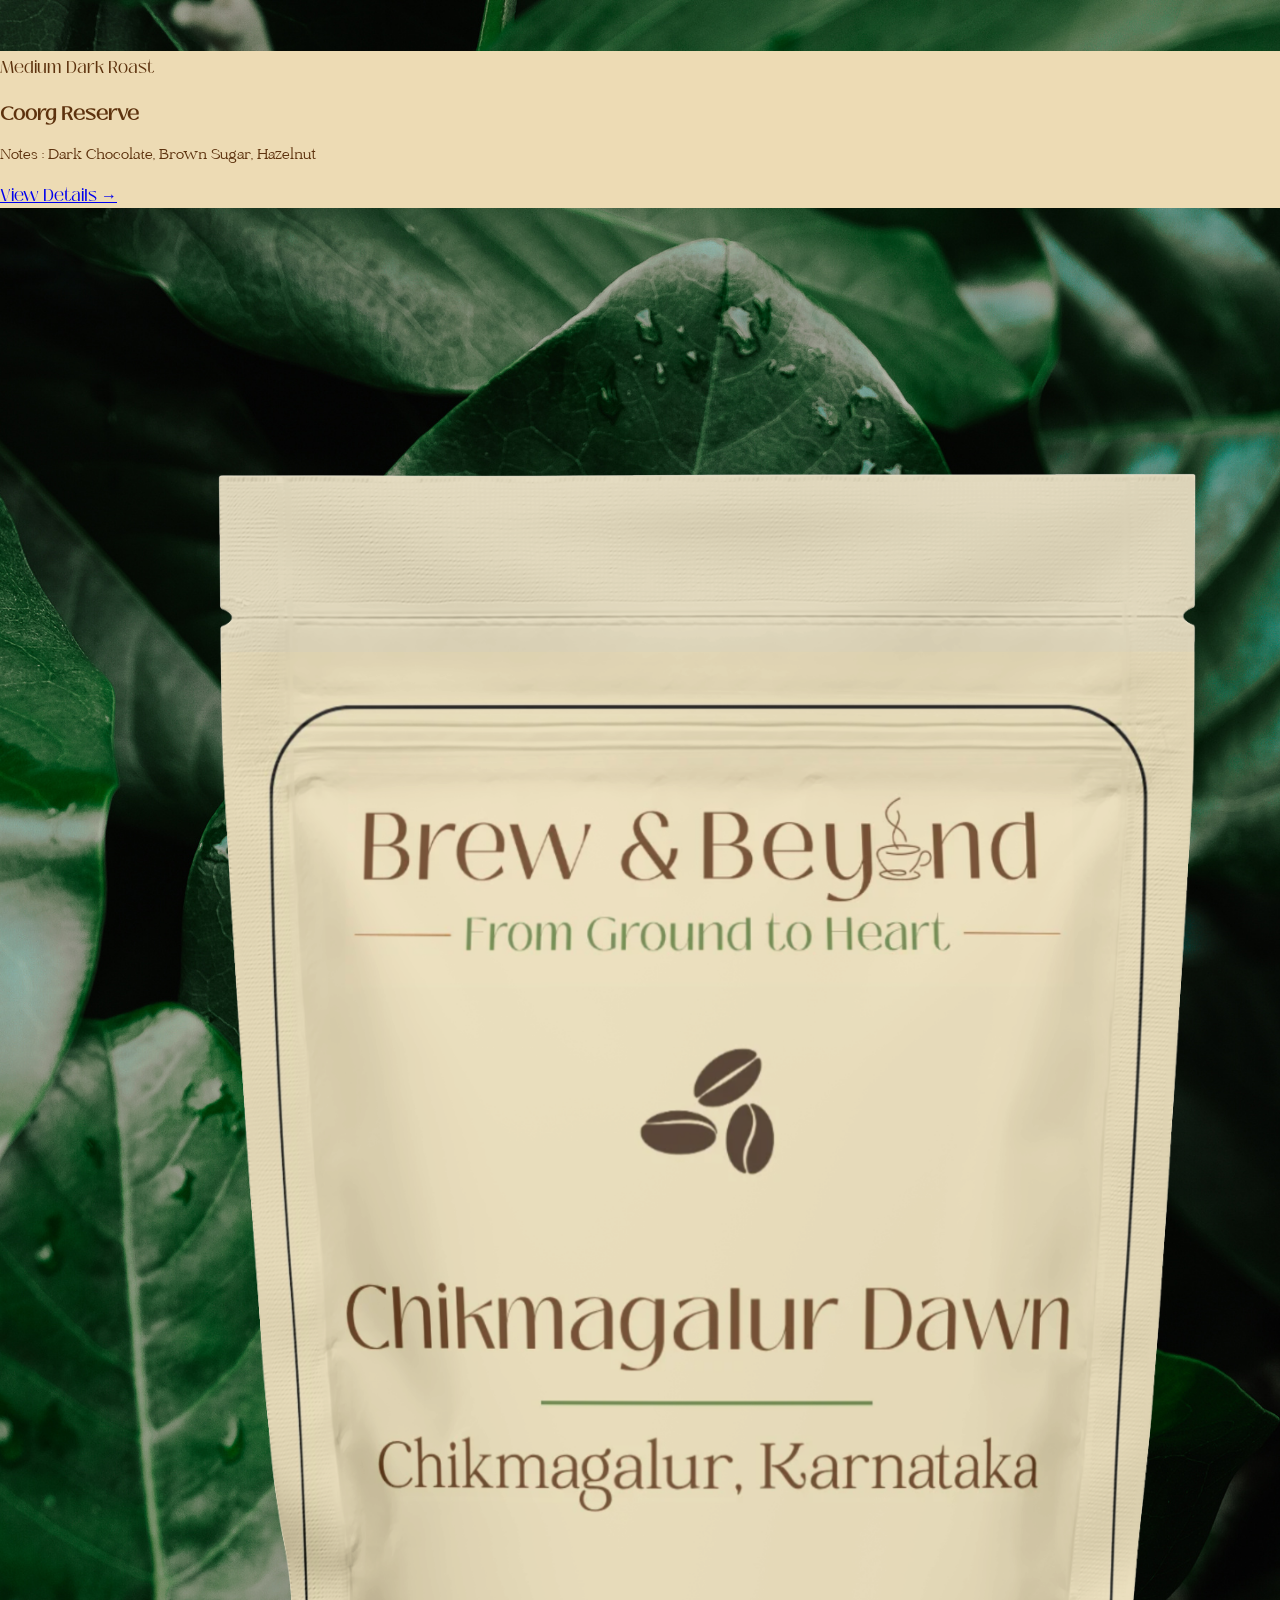
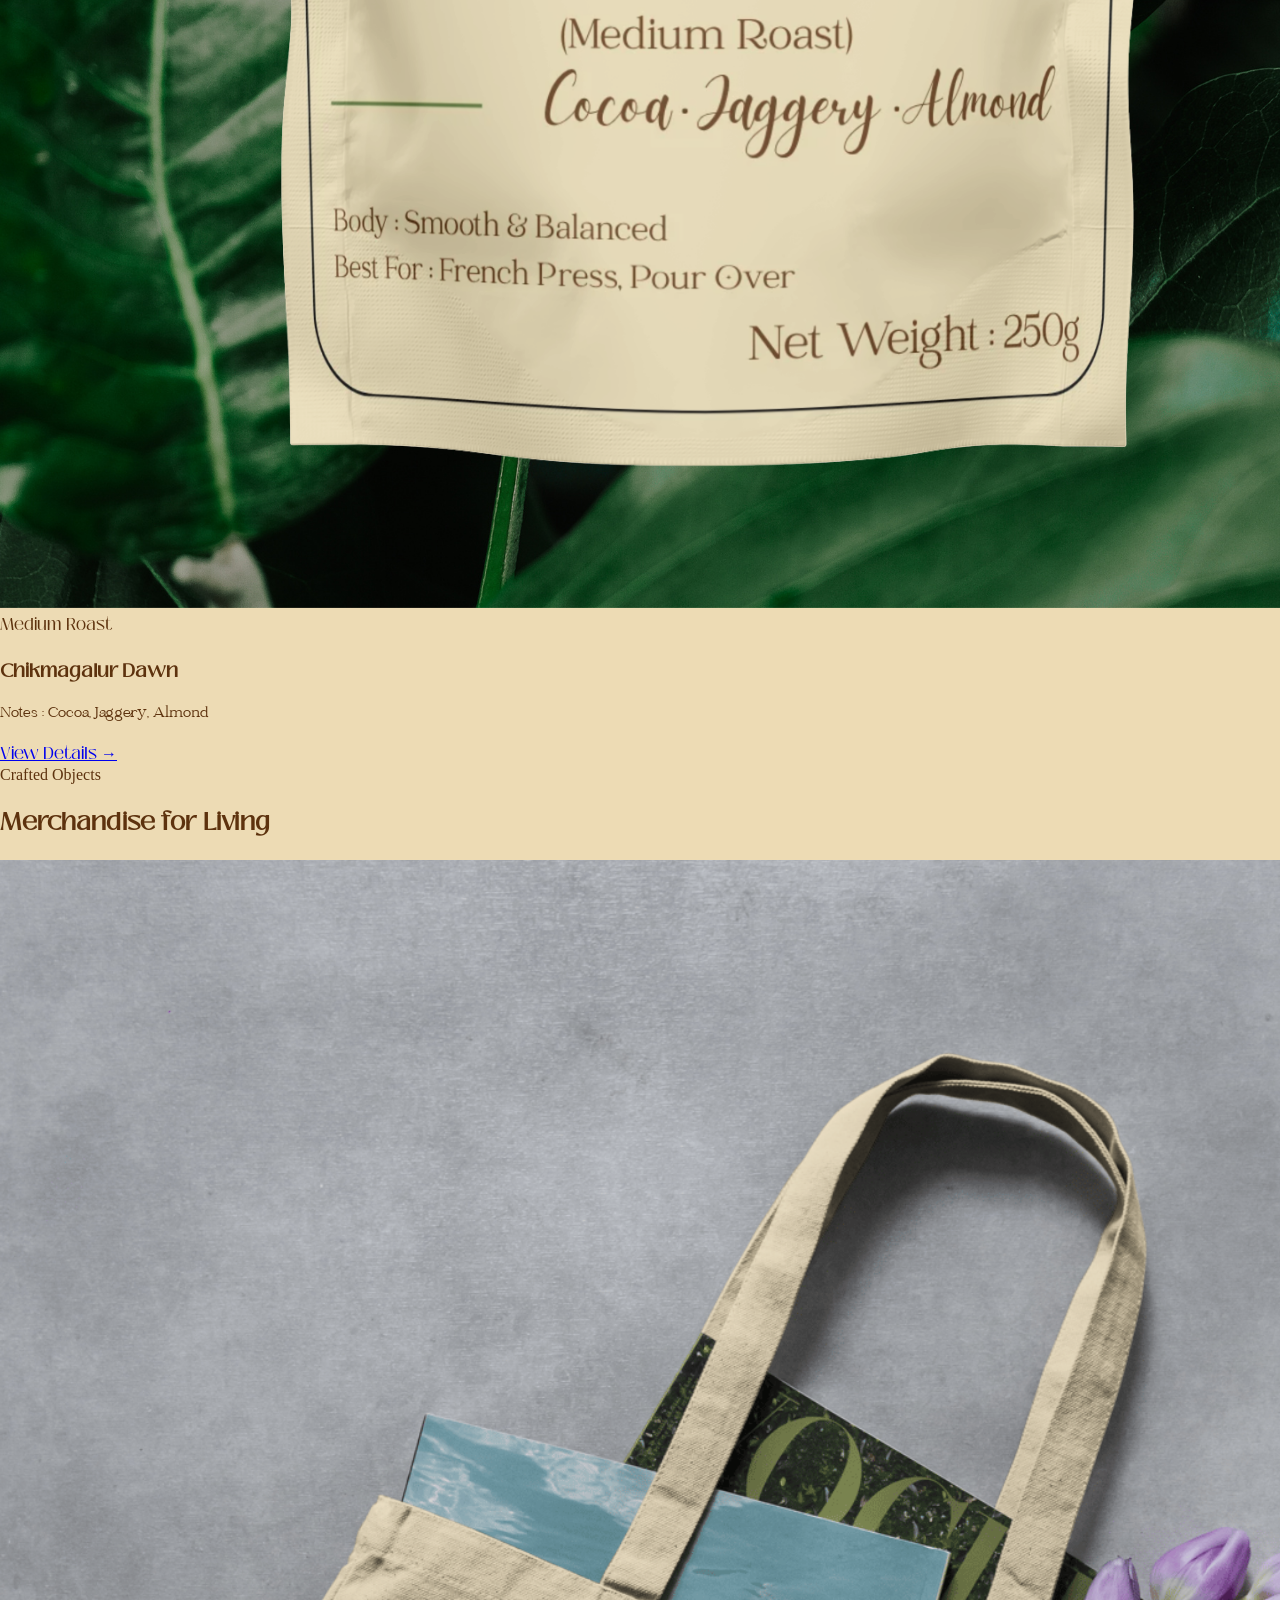
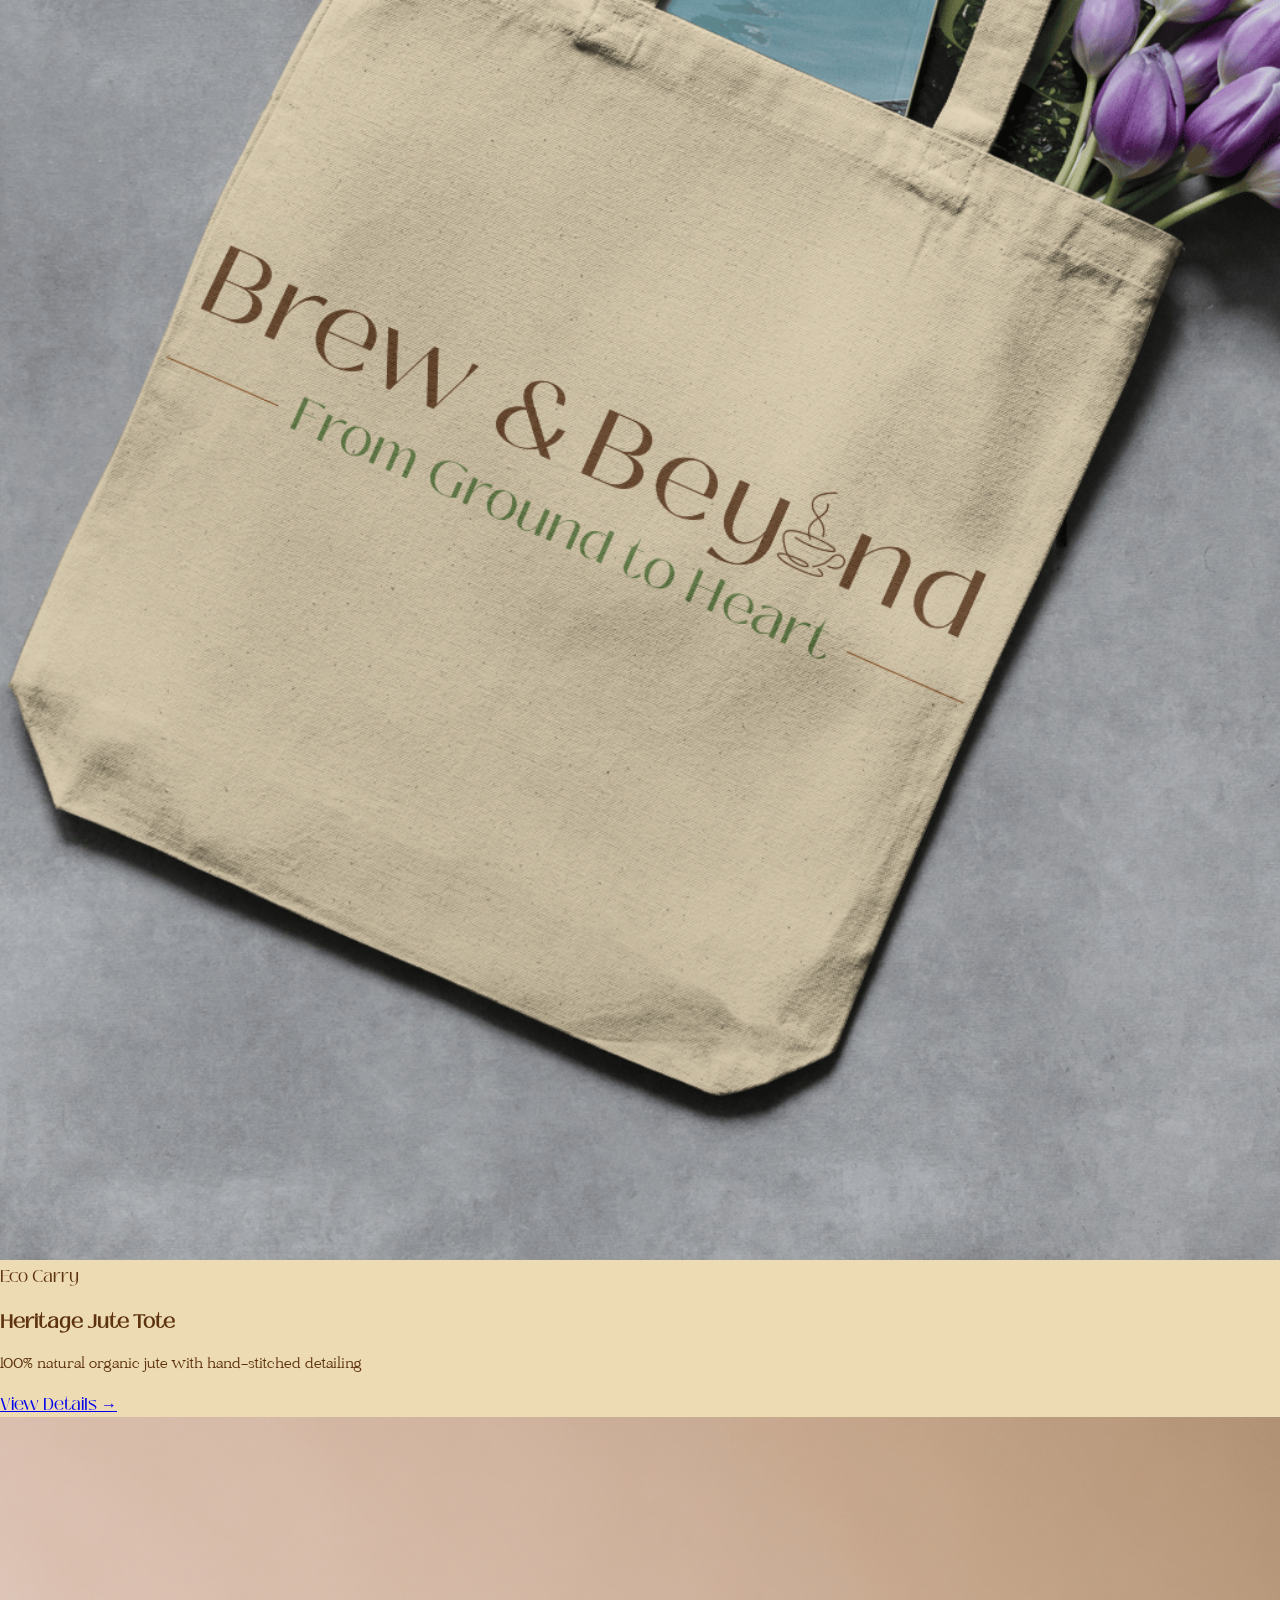
==== commit 0b225a35: "Update index.html" ====
--- a/index.html
+++ b/index.html
@@ -45,19 +45,21 @@
 
     <!-- SIGNATURE LEFT NAVBAR -->
     <!-- MOBILE TOP NAVIGATION (Visible on mobile, hidden on md screens) -->
-<header class="md:hidden fixed top-0 left-0 right-0 z-50 bg-[var(--brand-bg)] border-b border-custom px-6 py-4 flex justify-between items-center">
+<!-- MOBILE TOP NAVIGATION -->
+<header class="md:hidden fixed top-0 left-0 right-0 z-50 bg-[var(--brand-bg)] border-b border-custom px-4 py-3 flex justify-between items-center">
     <!-- Mobile Logo -->
-    <a href="index.html" class="w-20">
+    <a href="index.html" class="w-16 flex-shrink-0">
         <img src="images/logo.png" alt="B&B Logo" class="w-full">
     </a>
 
-    <!-- Mobile Nav & Basket Links -->
-    <div class="flex items-center gap-4 text-xs font-display uppercase tracking-widest font-bold text-[var(--brand-dark)]">
-        <a href="store.html" class="hover:text-[var(--brand-green)]">Store</a>
-        <a href="story.html" class="hover:text-[var(--brand-green)]">Story</a>
+    <!-- Mobile Nav Links + Cart -->
+    <div class="flex items-center gap-3 text-[11px] font-display uppercase tracking-wider font-bold text-[var(--brand-dark)]">
+        <a href="index.html" class="hover:text-[var(--brand-green)] transition-colors">Café</a>
+        <a href="store.html" class="hover:text-[var(--brand-green)] transition-colors">Store</a>
+        <a href="story.html" class="hover:text-[var(--brand-green)] transition-colors">Story</a>
         
-        <!-- Mobile Basket Button -->
-        <button onclick="toggleCart()" class="relative flex items-center p-1">
+        <!-- Mobile Basket Trigger -->
+        <button onclick="toggleCart()" class="relative flex items-center p-1 ml-1">
             <svg width="20" height="20" viewBox="0 0 24 24" fill="none" stroke="#5d320e" stroke-width="2">
                 <path d="M3 8h18l-2 13H5L3 8z"/><path d="M9 8V5a3 3 0 0 1 6 0v3"/>
             </svg>
@@ -107,7 +109,7 @@
 </nav>
 
     <!-- MAIN EDITORIAL CONTENT -->
-    <main class="w-full px-6 py-8 md:pl-64 md:pr-20 md:py-16 md:ml-10 text-[var(--brand-dark)]">
+    <main class="w-full px-6 pt-24 py-8 md:pl-64 md:pr-20 md:py-16 md:ml-10 text-[var(--brand-dark)]">
         <!-- 1. HERO SECTION -->
         <section class="min-h-[85vh] w-full flex flex-col lg:flex-row items-center justify-between mb-24">
             <!-- Left Text -->
